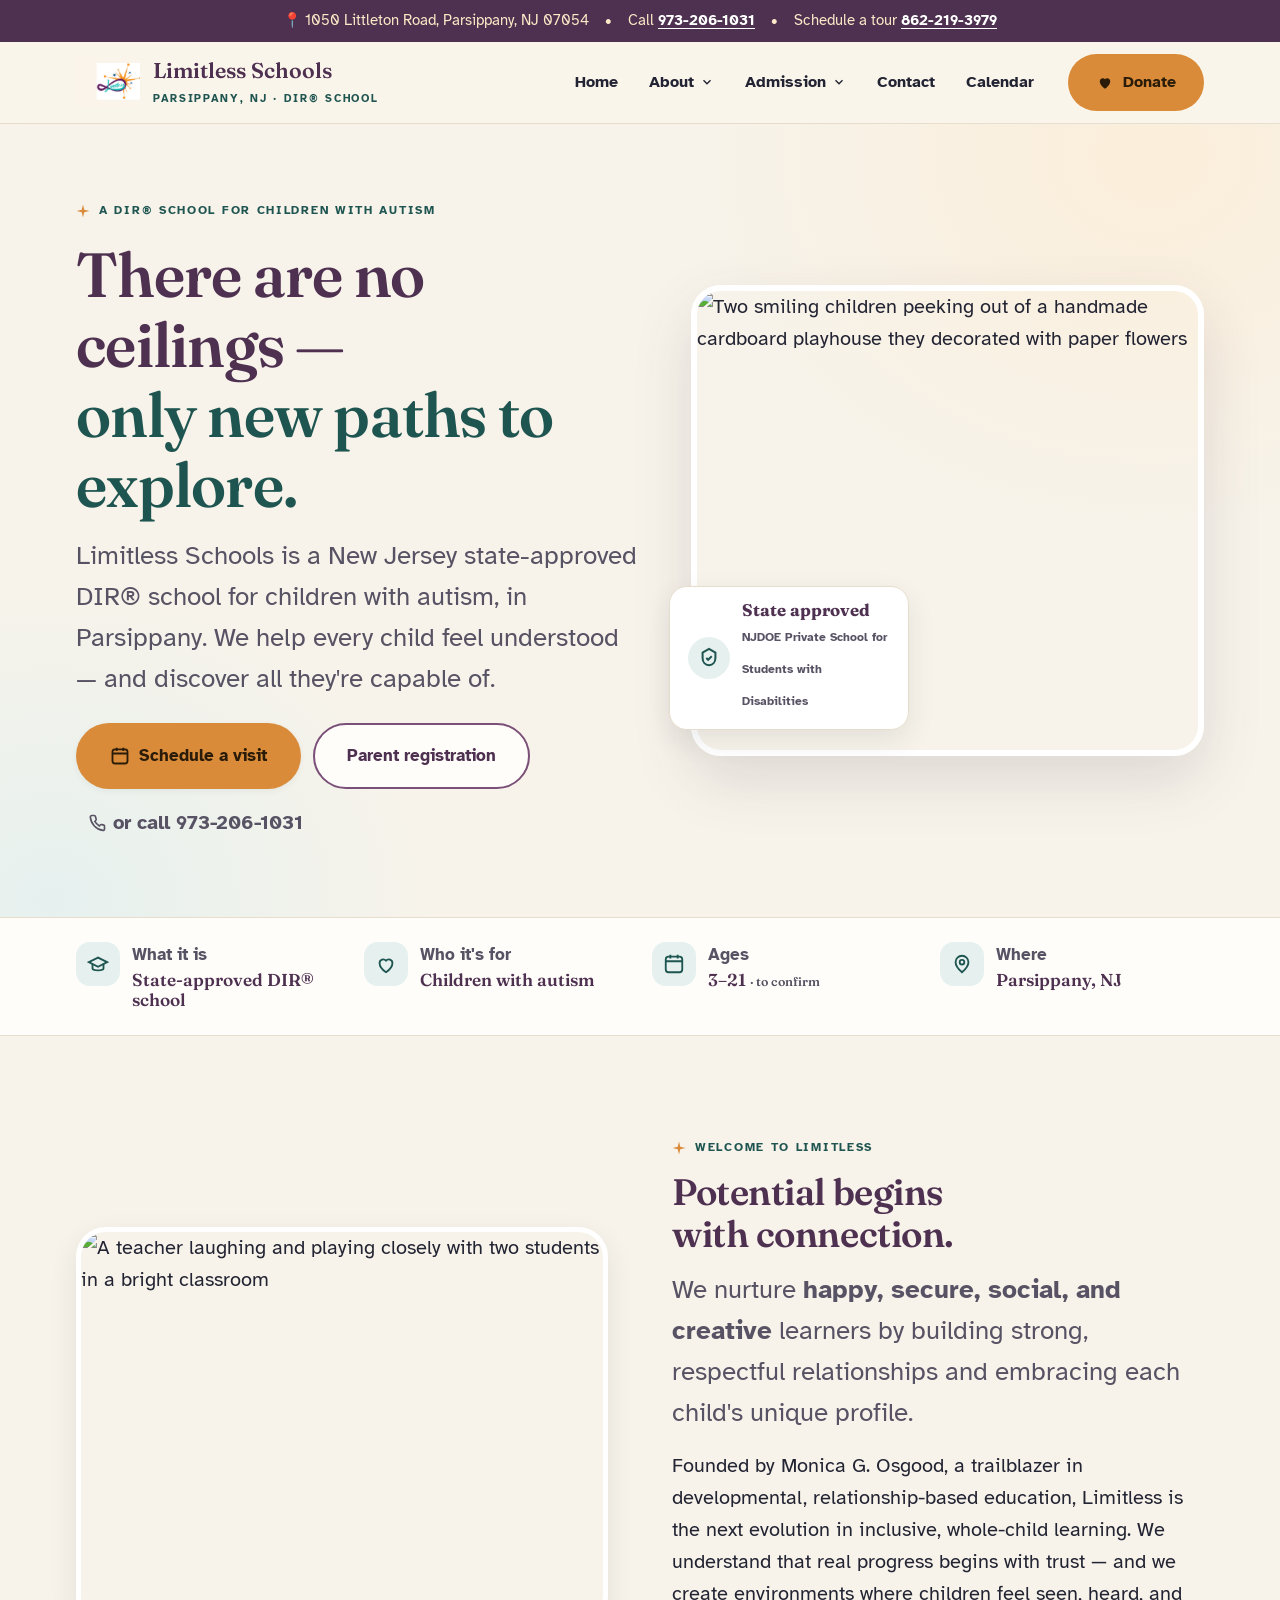
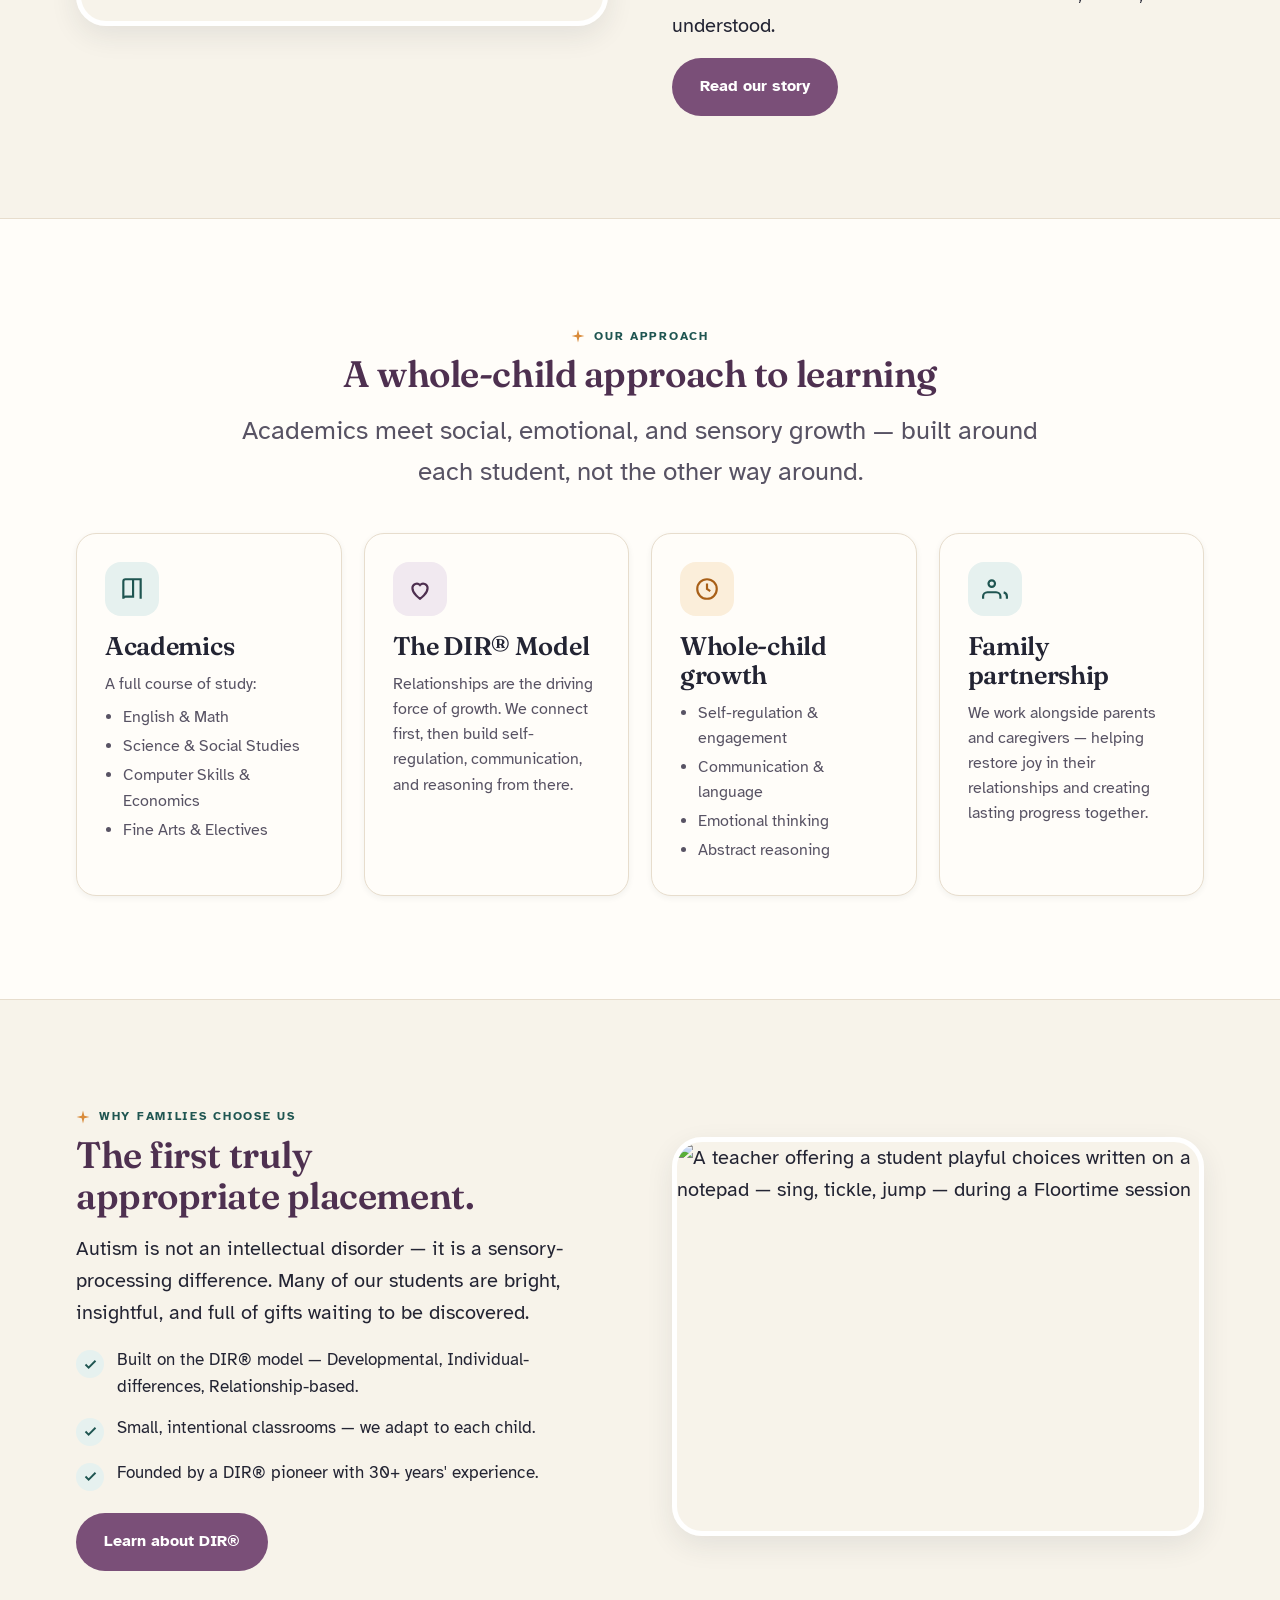
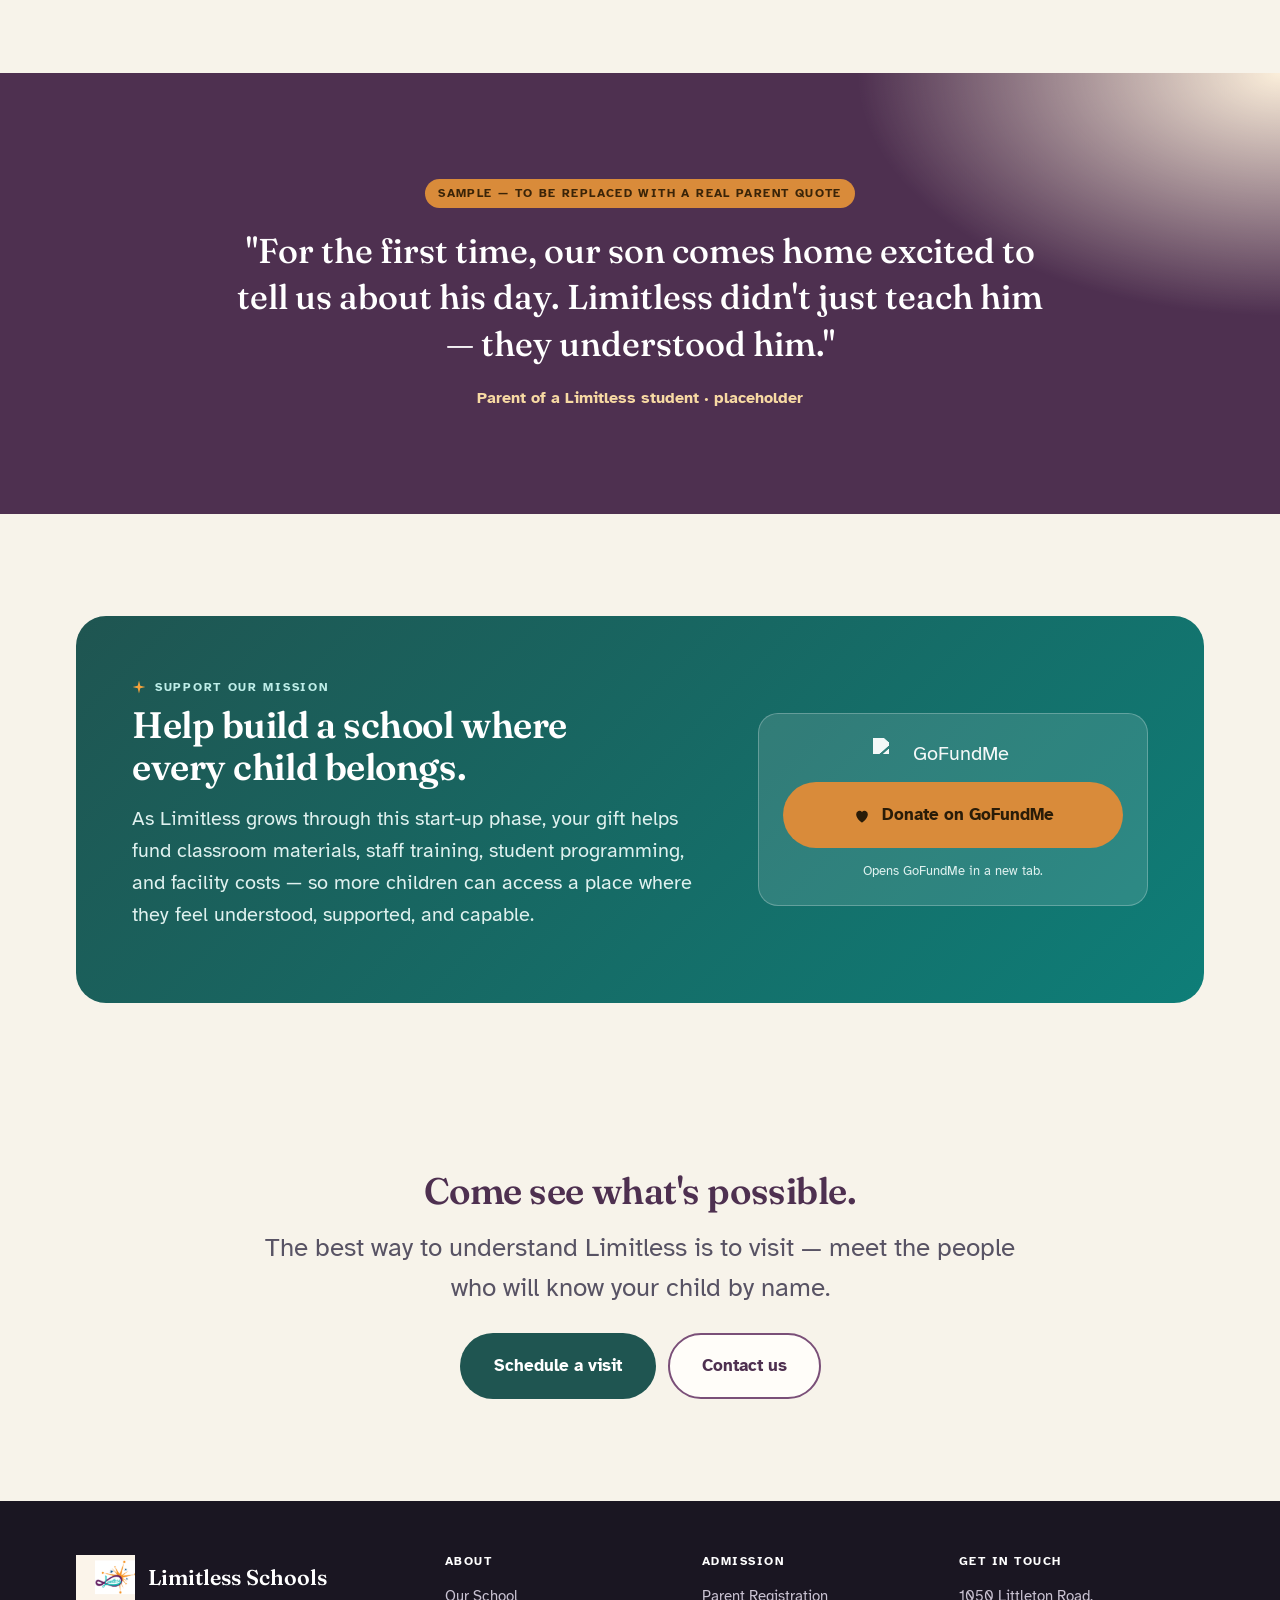
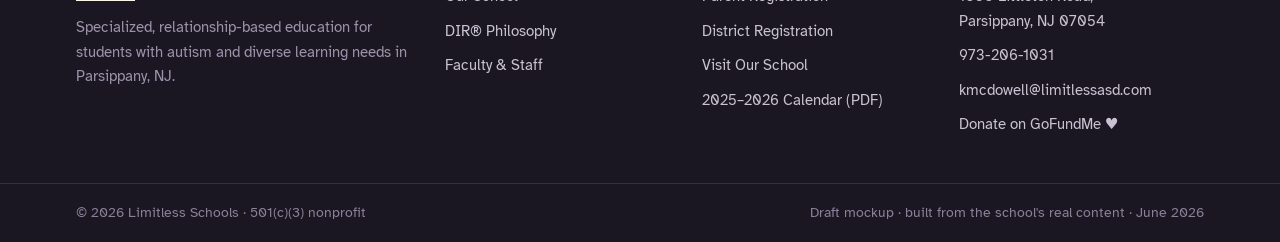
==== index.html @ b61c5c50 "Initial mockup: Limitless Schools website (draft for client review)" ====
<!DOCTYPE html>
<html lang="en">
<head>
<meta charset="UTF-8" />
<meta name="viewport" content="width=device-width, initial-scale=1" />
<title>Limitless Schools — A DIR® school for children with autism · Parsippany, NJ</title>
<meta name="description" content="Limitless Schools is a New Jersey state-approved DIR® school for children with autism in Parsippany, NJ. We nurture happy, secure, social, and creative learners through strong relationships." />
<link rel="icon" type="image/png" href="assets/logo.png" />
<link rel="preconnect" href="https://fonts.googleapis.com" />
<link rel="preconnect" href="https://fonts.gstatic.com" crossorigin />
<link href="https://fonts.googleapis.com/css2?family=Fraunces:opsz,wght@9..144,500;9..144,600;9..144,700&family=Atkinson+Hyperlegible:wght@400;700&display=swap" rel="stylesheet" />
<link rel="stylesheet" href="tokens.css" />
<link rel="stylesheet" href="styles.css" />
</head>
<body>
<a class="skip" href="#main">Skip to main content</a>

<div class="topbar">
  <div class="wrap">
    <span>📍 1050 Littleton Road, Parsippany, NJ&nbsp;07054</span>
    <span aria-hidden="true">•</span>
    <span>Call <a href="tel:19732061031">973-206-1031</a></span>
    <span aria-hidden="true">•</span>
    <span>Schedule a tour <a href="tel:18622193979">862-219-3979</a></span>
  </div>
</div>

<header class="site">
  <div class="nav">
    <a class="brand" href="index.html" aria-label="Limitless Schools — home">
      <img src="assets/logo.png" alt="" width="64" height="50" />
      <span><span class="name">Limitless Schools</span><span class="sub">Parsippany, NJ · DIR® School</span></span>
    </a>
    <button class="menu-toggle" id="menuBtn" aria-expanded="false" aria-controls="primary-nav">
      <svg width="20" height="20" viewBox="0 0 24 24" fill="none" stroke="currentColor" stroke-width="2.2" aria-hidden="true"><line x1="3" y1="6" x2="21" y2="6"/><line x1="3" y1="12" x2="21" y2="12"/><line x1="3" y1="18" x2="21" y2="18"/></svg>
      Menu
    </button>
    <nav class="menu" id="primary-nav" aria-label="Primary">
      <ul>
        <li><a class="navlink" href="index.html" aria-current="page">Home</a></li>
        <li class="has-menu" data-open="false">
          <button class="navlink" type="button" aria-haspopup="true" aria-expanded="false">About
            <svg class="chev" viewBox="0 0 24 24" fill="none" stroke="currentColor" stroke-width="2.4" aria-hidden="true"><path d="M6 9l6 6 6-6"/></svg>
          </button>
          <ul class="submenu">
            <li><a href="our-school.html"><svg class="dot" viewBox="0 0 24 24" fill="currentColor" aria-hidden="true"><path d="M12 1l2.2 8.8L23 12l-8.8 2.2L12 23l-2.2-8.8L1 12l8.8-2.2z"/></svg> Our School</a></li>
            <li><a href="dir-philosophy.html"><svg class="dot" viewBox="0 0 24 24" fill="currentColor" aria-hidden="true"><path d="M12 1l2.2 8.8L23 12l-8.8 2.2L12 23l-2.2-8.8L1 12l8.8-2.2z"/></svg> DIR® Philosophy</a></li>
            <li><a href="faculty.html"><svg class="dot" viewBox="0 0 24 24" fill="currentColor" aria-hidden="true"><path d="M12 1l2.2 8.8L23 12l-8.8 2.2L12 23l-2.2-8.8L1 12l8.8-2.2z"/></svg> Faculty &amp; Staff</a></li>
          </ul>
        </li>
        <li class="has-menu" data-open="false">
          <button class="navlink" type="button" aria-haspopup="true" aria-expanded="false">Admission
            <svg class="chev" viewBox="0 0 24 24" fill="none" stroke="currentColor" stroke-width="2.4" aria-hidden="true"><path d="M6 9l6 6 6-6"/></svg>
          </button>
          <ul class="submenu">
            <li><a href="parent-registration.html"><svg class="dot" viewBox="0 0 24 24" fill="currentColor" aria-hidden="true"><path d="M12 1l2.2 8.8L23 12l-8.8 2.2L12 23l-2.2-8.8L1 12l8.8-2.2z"/></svg> Parent Registration</a></li>
            <li><a href="district-registration.html"><svg class="dot" viewBox="0 0 24 24" fill="currentColor" aria-hidden="true"><path d="M12 1l2.2 8.8L23 12l-8.8 2.2L12 23l-2.2-8.8L1 12l8.8-2.2z"/></svg> District Registration</a></li>
            <li><a href="visit.html"><svg class="dot" viewBox="0 0 24 24" fill="currentColor" aria-hidden="true"><path d="M12 1l2.2 8.8L23 12l-8.8 2.2L12 23l-2.2-8.8L1 12l8.8-2.2z"/></svg> Visit Our School</a></li>
          </ul>
        </li>
        <li><a class="navlink" href="contact.html">Contact</a></li>
        <li><a class="navlink" href="assets/Limitless-Calendar-2025-2026.pdf" target="_blank" rel="noopener">Calendar</a></li>
      </ul>
      <div class="nav-cta">
        <a class="btn btn--donate" href="https://www.gofundme.com/f/support-limitless-schools-mission-for-every-child" target="_blank" rel="noopener">
          <svg width="18" height="18" viewBox="0 0 24 24" fill="currentColor" aria-hidden="true"><path d="M12 21s-7-4.4-7-10a4 4 0 0 1 7-2.6A4 4 0 0 1 19 11c0 5.6-7 10-7 10z"/></svg>
          Donate
        </a>
      </div>
    </nav>
  </div>
</header>

<main id="main">

  <!-- HERO -->
  <section class="hero">
    <div class="wrap">
      <div class="reveal">
        <span class="eyebrow"><svg class="spark" viewBox="0 0 24 24" fill="currentColor" aria-hidden="true"><path d="M12 1l2.2 8.8L23 12l-8.8 2.2L12 23l-2.2-8.8L1 12l8.8-2.2z"/></svg> A DIR® school for children with autism</span>
        <h1>There are no ceilings —<br><span class="accent">only new paths to explore.</span></h1>
        <p class="lede">Limitless Schools is a New Jersey state-approved DIR&reg; school for children with autism, in Parsippany. We help every child feel understood — and discover all they're capable of.</p>
        <div class="hero-cta">
          <a class="btn btn--accent btn--lg" href="visit.html">
            <svg width="20" height="20" viewBox="0 0 24 24" fill="none" stroke="currentColor" stroke-width="2.2" aria-hidden="true"><rect x="3" y="4" width="18" height="17" rx="3"/><path d="M3 9h18M8 2v4M16 2v4"/></svg>
            Schedule a visit
          </a>
          <a class="btn btn--ghost btn--lg" href="parent-registration.html">Parent registration</a>
          <a class="calllink" href="tel:19732061031">
            <svg width="18" height="18" viewBox="0 0 24 24" fill="none" stroke="currentColor" stroke-width="2.2" aria-hidden="true"><path d="M22 16.92v3a2 2 0 0 1-2.18 2A19.8 19.8 0 0 1 3.1 4.2 2 2 0 0 1 5.1 2h3a2 2 0 0 1 2 1.72c.13.96.36 1.9.7 2.81a2 2 0 0 1-.45 2.11L9.1 9.9a16 16 0 0 0 6 6l1.27-1.27a2 2 0 0 1 2.11-.45c.91.34 1.85.57 2.81.7A2 2 0 0 1 22 16.92z"/></svg>
            or call 973-206-1031
          </a>
        </div>
      </div>
      <div class="hero-figure reveal d2">
        <div class="photo">
          <img src="https://static.wixstatic.com/media/f67426_a606518613e34976a7210d130b74a46e~mv2.jpg/v1/fill/w_1100,h_1000,al_c,q_85,enc_auto/hero.jpg"
               alt="Two smiling children peeking out of a handmade cardboard playhouse they decorated with paper flowers" width="1100" height="1000" />
        </div>
        <div class="hero-badge">
          <span class="ring"><svg width="22" height="22" viewBox="0 0 24 24" fill="none" stroke="currentColor" stroke-width="2.2" aria-hidden="true"><path d="M12 2l7 4v6c0 4.4-3 7.6-7 8-4-.4-7-3.6-7-8V6z"/><path d="M9 12l2 2 4-4"/></svg></span>
          <span><b>State approved</b><small>NJDOE Private School for Students with Disabilities</small></span>
        </div>
      </div>
    </div>
  </section>

  <!-- QUICK FACTS — caregiver essentials, scannable at a glance -->
  <section class="facts" aria-label="Quick facts about Limitless Schools">
    <div class="wrap">
      <div class="fact">
        <span class="fico"><svg width="22" height="22" viewBox="0 0 24 24" fill="none" stroke="currentColor" stroke-width="2" aria-hidden="true"><path d="M22 10 12 5 2 10l10 5 10-5z"/><path d="M6 12v5c0 1 2.7 2 6 2s6-1 6-2v-5"/></svg></span>
        <span><span class="lbl">What it is</span><b>State-approved DIR&reg; school</b></span>
      </div>
      <div class="fact">
        <span class="fico"><svg width="22" height="22" viewBox="0 0 24 24" fill="none" stroke="currentColor" stroke-width="2" aria-hidden="true"><path d="M12 21s-7-4.4-7-10a4 4 0 0 1 7-2.6A4 4 0 0 1 19 11c0 5.6-7 10-7 10z"/></svg></span>
        <span><span class="lbl">Who it's for</span><b>Children with autism</b></span>
      </div>
      <div class="fact">
        <span class="fico"><svg width="22" height="22" viewBox="0 0 24 24" fill="none" stroke="currentColor" stroke-width="2" aria-hidden="true"><rect x="3" y="4" width="18" height="17" rx="3"/><path d="M3 9h18M8 2v4M16 2v4"/></svg></span>
        <span><span class="lbl">Ages</span><b>3–21 <span class="tc">· to confirm</span></b></span>
      </div>
      <div class="fact">
        <span class="fico"><svg width="22" height="22" viewBox="0 0 24 24" fill="none" stroke="currentColor" stroke-width="2" aria-hidden="true"><path d="M12 21s-7-6-7-11a7 7 0 0 1 14 0c0 5-7 11-7 11z"/><circle cx="12" cy="10" r="2.5"/></svg></span>
        <span><span class="lbl">Where</span><b>Parsippany, NJ</b></span>
      </div>
    </div>
  </section>

  <!-- WELCOME / MISSION -->
  <section class="section">
    <div class="wrap">
      <div class="feature">
        <div class="feature-media">
          <img loading="lazy" decoding="async" src="https://static.wixstatic.com/media/f67426_0b1d777c9b9f421a9e201b6d28e1444d~mv2.jpg/v1/fill/w_900,h_675,al_c,q_85,enc_auto/play1.jpg"
               alt="A teacher laughing and playing closely with two students in a bright classroom" width="900" height="675" />
        </div>
        <div>
          <div class="kicker-row"><span class="eyebrow"><svg class="spark" viewBox="0 0 24 24" fill="currentColor" aria-hidden="true"><path d="M12 1l2.2 8.8L23 12l-8.8 2.2L12 23l-2.2-8.8L1 12l8.8-2.2z"/></svg> Welcome to Limitless</span></div>
          <h2>Potential begins with connection.</h2>
          <p class="lede">We nurture <strong>happy, secure, social, and creative</strong> learners by building strong, respectful relationships and embracing each child's unique profile.</p>
          <p>Founded by Monica G. Osgood, a trailblazer in developmental, relationship-based education, Limitless is the next evolution in inclusive, whole-child learning. We understand that real progress begins with trust — and we create environments where children feel seen, heard, and understood.</p>
          <a class="btn btn--primary" href="our-school.html">Read our story</a>
        </div>
      </div>
    </div>
  </section>

  <!-- PROGRAMS / WHOLE CHILD -->
  <section class="section" style="background:var(--paper);border-top:1px solid var(--line);border-bottom:1px solid var(--line)">
    <div class="wrap">
      <div class="section-head center" style="margin-bottom:40px">
        <span class="eyebrow"><svg class="spark" viewBox="0 0 24 24" fill="currentColor" aria-hidden="true"><path d="M12 1l2.2 8.8L23 12l-8.8 2.2L12 23l-2.2-8.8L1 12l8.8-2.2z"/></svg> Our approach</span>
        <h2>A whole-child approach to learning</h2>
        <p class="lede measure center">Academics meet social, emotional, and sensory growth — built around each student, not the other way around.</p>
      </div>
      <div class="cards">
        <article class="card">
          <span class="ico ico--teal"><svg width="26" height="26" viewBox="0 0 24 24" fill="none" stroke="currentColor" stroke-width="2" aria-hidden="true"><path d="M4 5a2 2 0 0 1 2-2h7v16H6a2 2 0 0 0-2 2zM20 21V3h-7"/></svg></span>
          <h3>Academics</h3>
          <p style="color:var(--ink-soft);font-size:.98rem;margin-bottom:.3rem">A full course of study:</p>
          <ul>
            <li>English &amp; Math</li>
            <li>Science &amp; Social Studies</li>
            <li>Computer Skills &amp; Economics</li>
            <li>Fine Arts &amp; Electives</li>
          </ul>
        </article>
        <article class="card">
          <span class="ico ico--plum"><svg width="26" height="26" viewBox="0 0 24 24" fill="none" stroke="currentColor" stroke-width="2" aria-hidden="true"><path d="M12 21s-7-4.4-7-10a4 4 0 0 1 7-2.6A4 4 0 0 1 19 11c0 5.6-7 10-7 10z"/></svg></span>
          <h3>The DIR® Model</h3>
          <p style="color:var(--ink-soft);font-size:.98rem">Relationships are the driving force of growth. We connect first, then build self-regulation, communication, and reasoning from there.</p>
        </article>
        <article class="card">
          <span class="ico ico--gold"><svg width="26" height="26" viewBox="0 0 24 24" fill="none" stroke="currentColor" stroke-width="2" aria-hidden="true"><circle cx="12" cy="12" r="9"/><path d="M12 7v5l3 2"/></svg></span>
          <h3>Whole-child growth</h3>
          <ul>
            <li>Self-regulation &amp; engagement</li>
            <li>Communication &amp; language</li>
            <li>Emotional thinking</li>
            <li>Abstract reasoning</li>
          </ul>
        </article>
        <article class="card">
          <span class="ico ico--teal"><svg width="26" height="26" viewBox="0 0 24 24" fill="none" stroke="currentColor" stroke-width="2" aria-hidden="true"><path d="M17 21v-2a4 4 0 0 0-4-4H5a4 4 0 0 0-4 4v2"/><circle cx="9" cy="7" r="3"/><path d="M23 21v-2a4 4 0 0 0-3-3.87"/></svg></span>
          <h3>Family partnership</h3>
          <p style="color:var(--ink-soft);font-size:.98rem">We work alongside parents and caregivers — helping restore joy in their relationships and creating lasting progress together.</p>
        </article>
      </div>
    </div>
  </section>

  <!-- WHY FAMILIES CHOOSE US -->
  <section class="section">
    <div class="wrap">
      <div class="feature reverse">
        <div class="feature-media">
          <img loading="lazy" decoding="async" src="https://static.wixstatic.com/media/f67426_c07191146651437c8e83d6c737b6bed7~mv2.jpg/v1/fill/w_1000,h_750,al_c,q_85,enc_auto/floortime.jpg"
               alt="A teacher offering a student playful choices written on a notepad — sing, tickle, jump — during a Floortime session" width="1000" height="750" />
        </div>
        <div>
          <span class="eyebrow"><svg class="spark" viewBox="0 0 24 24" fill="currentColor" aria-hidden="true"><path d="M12 1l2.2 8.8L23 12l-8.8 2.2L12 23l-2.2-8.8L1 12l8.8-2.2z"/></svg> Why families choose us</span>
          <h2>The first truly appropriate placement.</h2>
          <p>Autism is not an intellectual disorder — it is a sensory-processing difference. Many of our students are bright, insightful, and full of gifts waiting to be discovered.</p>
          <ul class="checks">
            <li><span class="tick"><svg width="15" height="15" viewBox="0 0 24 24" fill="none" stroke="currentColor" stroke-width="3" aria-hidden="true"><path d="M20 6 9 17l-5-5"/></svg></span> Built on the DIR® model — Developmental, Individual-differences, Relationship-based.</li>
            <li><span class="tick"><svg width="15" height="15" viewBox="0 0 24 24" fill="none" stroke="currentColor" stroke-width="3" aria-hidden="true"><path d="M20 6 9 17l-5-5"/></svg></span> Small, intentional classrooms — we adapt to each child.</li>
            <li><span class="tick"><svg width="15" height="15" viewBox="0 0 24 24" fill="none" stroke="currentColor" stroke-width="3" aria-hidden="true"><path d="M20 6 9 17l-5-5"/></svg></span> Founded by a DIR® pioneer with 30+ years' experience.</li>
          </ul>
          <a class="btn btn--primary" href="dir-philosophy.html" style="margin-top:8px">Learn about DIR®</a>
        </div>
      </div>
    </div>
  </section>

  <!-- TESTIMONIAL (placeholder) -->
  <section class="section quote">
    <div class="wrap">
      <span class="label">Sample — to be replaced with a real parent quote</span>
      <blockquote>"For the first time, our son comes home excited to tell us about his day. Limitless didn't just teach him — they understood him."</blockquote>
      <cite>Parent of a Limitless student · placeholder</cite>
    </div>
  </section>

  <!-- DONATE / GOFUNDME -->
  <section class="section">
    <div class="wrap">
      <div class="donate">
        <div class="inner">
          <div>
            <span class="eyebrow" style="color:#bfeee9"><svg class="spark" viewBox="0 0 24 24" fill="#f4a23c" aria-hidden="true"><path d="M12 1l2.2 8.8L23 12l-8.8 2.2L12 23l-2.2-8.8L1 12l8.8-2.2z"/></svg> Support our mission</span>
            <h2>Help build a school where every child belongs.</h2>
            <p>As Limitless grows through this start-up phase, your gift helps fund classroom materials, staff training, student programming, and facility costs — so more children can access a place where they feel understood, supported, and capable.</p>
          </div>
          <div class="gfm">
            <img loading="lazy" src="https://static.wixstatic.com/media/f67426_b5743db2521e441aacd128b179ec143a~mv2.png/v1/fill/w_240,h_135,al_c,q_85,enc_auto/gofundme.png" alt="GoFundMe" width="160" height="90" />
            <a class="btn btn--donate btn--lg btn--block" href="https://www.gofundme.com/f/support-limitless-schools-mission-for-every-child" target="_blank" rel="noopener">
              <svg width="20" height="20" viewBox="0 0 24 24" fill="currentColor" aria-hidden="true"><path d="M12 21s-7-4.4-7-10a4 4 0 0 1 7-2.6A4 4 0 0 1 19 11c0 5.6-7 10-7 10z"/></svg>
              Donate on GoFundMe
            </a>
            <p style="margin:12px 0 0;font-size:.84rem;color:#dff1ef">Opens GoFundMe in a new tab.</p>
          </div>
        </div>
      </div>
    </div>
  </section>

  <!-- CLOSING CTA -->
  <section class="section--tight" style="padding-bottom:clamp(54px,8vw,104px)">
    <div class="wrap center measure">
      <h2>Come see what's possible.</h2>
      <p class="lede">The best way to understand Limitless is to visit — meet the people who will know your child by name.</p>
      <div class="hero-cta" style="justify-content:center">
        <a class="btn btn--teal btn--lg" href="visit.html">Schedule a visit</a>
        <a class="btn btn--ghost btn--lg" href="contact.html">Contact us</a>
      </div>
    </div>
  </section>

</main>

<footer class="site">
  <div class="wrap">
    <div class="top">
      <div>
        <a class="brand" href="index.html" aria-label="Limitless Schools — home">
          <img src="assets/logo.png" alt="" width="100" height="80" />
          <span class="name">Limitless Schools</span>
        </a>
        <p class="foot-blurb">Specialized, relationship-based education for students with autism and diverse learning needs in Parsippany, NJ.</p>
      </div>
      <div>
        <h4>About</h4>
        <ul>
          <li><a href="our-school.html">Our School</a></li>
          <li><a href="dir-philosophy.html">DIR® Philosophy</a></li>
          <li><a href="faculty.html">Faculty &amp; Staff</a></li>
        </ul>
      </div>
      <div>
        <h4>Admission</h4>
        <ul>
          <li><a href="parent-registration.html">Parent Registration</a></li>
          <li><a href="district-registration.html">District Registration</a></li>
          <li><a href="visit.html">Visit Our School</a></li>
          <li><a href="assets/Limitless-Calendar-2025-2026.pdf" target="_blank" rel="noopener">2025–2026 Calendar (PDF)</a></li>
        </ul>
      </div>
      <div>
        <h4>Get in touch</h4>
        <ul>
          <li>1050 Littleton Road,<br>Parsippany, NJ 07054</li>
          <li><a href="tel:19732061031">973-206-1031</a></li>
          <li><a href="mailto:kmcdowell@limitlessasd.com">kmcdowell@limitlessasd.com</a></li>
          <li><a href="https://www.gofundme.com/f/support-limitless-schools-mission-for-every-child" target="_blank" rel="noopener">Donate on GoFundMe ♥</a></li>
        </ul>
      </div>
    </div>
  </div>
  <div class="foot-bottom">
    <div class="wrap">
      <span>© 2026 Limitless Schools · 501(c)(3) nonprofit</span>
      <span>Draft mockup · built from the school's real content · June 2026</span>
    </div>
  </div>
</footer>

<script src="site.js" defer></script>
</body>
</html>
---- tokens.css ----
/* ==========================================================================
   tokens.css — calm, sensory-friendly design foundation
   Adopted from the accessible-frontend skill and tuned to the Limitless brand
   (muted teal + dusty plum + warm marigold). Saturation kept modest; contrast
   verified (body ≥ 4.5:1, large text / UI ≥ 3:1). No pure #fff / #000.
   ========================================================================== */

:root {
  /* --- Surfaces (no pure white) --- */
  --color-bg:           #f7f3ea;   /* warm paper */
  --color-surface:      #fffdf9;   /* cards / raised areas, off-white */
  --color-surface-alt:  #efe9dc;   /* subtle section banding */
  --color-border:       #e7ddcd;

  /* --- Text (deep near-black, not #000) --- */
  --color-text:         #232433;
  --color-text-muted:   #585364;

  /* --- Brand: primary (muted teal — restful, trustworthy) --- */
  --color-primary:        #2f7d78;
  --color-primary-hover:  #266a66;
  --color-primary-deep:   #1f5551;  /* for teal TEXT/links on light (≥4.5:1) */
  --color-primary-050:    #e6f1ef;  /* soft teal tint */
  --color-on-primary:     #ffffff;

  /* --- Brand: secondary (dusty plum — headings, depth) --- */
  --color-secondary:      #7a4f78;
  --color-secondary-deep: #4e3050;  /* heading ink */
  --color-secondary-050:  #f1e9f0;

  /* --- Brand: accent (warm marigold — ONE job: the primary action) --- */
  --color-accent:         #d98b3a;
  --color-accent-deep:    #a85f17;  /* accent TEXT on light */
  --color-accent-050:     #fbeeda;
  --color-on-accent:      #2a1c08;  /* dark ink on accent fills (≥6:1) */

  --color-navy:           #20305f;  /* occasional deep accent / stars */

  /* --- Status (always pair with icon + text) --- */
  --color-success:      #2e7d52;
  --color-warning:      #9a6a16;
  --color-error:        #b23a3a;

  /* --- Focus (high-visibility, distinct from brand) --- */
  --color-focus:        #1f5fb0;

  /* --- Typography: families (legibility first) --- */
  --font-body:    "Atkinson Hyperlegible", system-ui, -apple-system, "Segoe UI", Roboto, Helvetica, Arial, sans-serif;
  --font-heading: "Fraunces", Georgia, "Times New Roman", serif; /* one calm display face */

  /* --- Typography: fluid scale --- */
  --text-sm:   clamp(0.95rem, 0.92rem + 0.2vw, 1.05rem);
  --text-base: clamp(1.125rem, 1.05rem + 0.4vw, 1.25rem);   /* ≥18px floor */
  --text-lg:   clamp(1.35rem, 1.2rem + 0.7vw, 1.6rem);
  --text-xl:   clamp(1.7rem, 1.4rem + 1.4vw, 2.3rem);
  --text-2xl:  clamp(2.1rem, 1.6rem + 2.4vw, 3.1rem);
  --text-3xl:  clamp(2.5rem, 1.8rem + 3.2vw, 3.9rem);       /* hero h1 */

  --leading-body:    1.6;
  --leading-heading: 1.12;
  --measure:         66ch;

  /* --- Spacing scale (generous) --- */
  --space-1: 0.5rem;
  --space-2: 0.75rem;
  --space-3: 1rem;
  --space-4: 1.5rem;
  --space-5: 2rem;
  --space-6: 3rem;
  --space-7: 4.5rem;
  --space-8: 6.5rem;

  /* --- Radius (soft, friendly) --- */
  --radius-sm: 8px;
  --radius-md: 14px;
  --radius-lg: 20px;
  --radius-xl: 30px;
  --radius-pill: 999px;

  /* --- Shadow (soft, low-contrast depth) --- */
  --shadow-sm: 0 2px 6px rgba(37, 48, 58, 0.06);
  --shadow-md: 0 10px 28px rgba(37, 48, 58, 0.09);
  --shadow-lg: 0 24px 60px rgba(78, 48, 78, 0.14);

  /* --- Motion (slow, gentle; honor reduced-motion below) --- */
  --motion-fast: 180ms;
  --motion-base: 300ms;
  --motion-slow: 460ms;
  --ease-soft:   cubic-bezier(0.22, 0.61, 0.36, 1);

  /* --- Layout --- */
  --target-min:    44px;
  --container-max: 1180px;
}

/* Sensible base styles built on the tokens */
*, *::before, *::after { box-sizing: border-box; }
html { scroll-behavior: smooth; }

body {
  margin: 0;
  background: var(--color-bg);
  color: var(--color-text);
  font-family: var(--font-body);
  font-size: var(--text-base);
  line-height: var(--leading-body);
  -webkit-font-smoothing: antialiased;
  text-rendering: optimizeLegibility;
}

h1, h2, h3, h4 {
  font-family: var(--font-heading);
  line-height: var(--leading-heading);
  color: var(--color-secondary-deep);
  text-wrap: balance;
}

a { color: var(--color-primary-deep); text-underline-offset: 3px; }
a:hover { color: var(--color-primary-hover); }

:focus-visible {
  outline: 3px solid var(--color-focus);
  outline-offset: 2px;
  border-radius: var(--radius-sm);
}

/* Reduced-motion: the global guard. Keep content visible, strip movement. */
@media (prefers-reduced-motion: reduce) {
  html { scroll-behavior: auto; }
  *, *::before, *::after {
    animation-duration: 0.01ms !important;
    animation-iteration-count: 1 !important;
    transition-duration: 0.01ms !important;
  }
}
---- styles.css ----
/* ============================================================
   LIMITLESS SCHOOLS — shared design system (mockup)
   Aesthetic: warm mid-century "atomic optimism" drawn from the
   real logo — teal + plum + marigold on warm cream, infinity &
   starburst motifs, kept CALM + high-contrast for a sensory-
   sensitive audience. Fonts: Fraunces (display) + Mulish (body).
   ============================================================ */

:root{
  /* Brand-semantic aliases mapped to tokens.css (the single source of truth).
     Component rules below keep their familiar names but now resolve to tokens. */
  --teal:var(--color-primary); --teal-700:var(--color-primary-deep); --teal-050:var(--color-primary-050);
  --plum:var(--color-secondary); --plum-700:var(--color-secondary-deep); --plum-050:var(--color-secondary-050);
  --marigold:var(--color-accent); --marigold-700:var(--color-accent-deep); --marigold-050:var(--color-accent-050);
  --navy:var(--color-navy);
  --cream:var(--color-bg); --paper:var(--color-surface); --surface:var(--color-surface);
  --ink:var(--color-text); --ink-soft:var(--color-text-muted); --line:var(--color-border);
  --ring:var(--color-focus);
  --shadow:var(--shadow-md); /* --shadow-sm and --shadow-lg come from tokens.css */
  --r:var(--radius-md); --r-lg:var(--radius-lg); --r-xl:var(--radius-xl); --maxw:var(--container-max);
  --display:var(--font-heading); --body:var(--font-body);
}

*{box-sizing:border-box}
html{scroll-behavior:smooth}
body{
  margin:0;background:var(--cream);color:var(--ink);
  font-family:var(--body);font-size:var(--text-base);line-height:var(--leading-body);-webkit-font-smoothing:antialiased;
  overflow-x:hidden;
}
img{max-width:100%;display:block}
a{color:var(--teal-700)}

h1,h2,h3,h4{font-family:var(--display);color:var(--plum-700);line-height:var(--leading-heading);margin:0 0 .45em;font-weight:600;letter-spacing:-.012em}
h1{font-size:var(--text-2xl);font-weight:600}
h2{font-size:var(--text-xl)}
h3{font-size:var(--text-lg);color:var(--ink)}
p{margin:0 0 1rem}
.lede{font-size:var(--text-lg);color:var(--ink-soft);font-weight:400}

.wrap{max-width:var(--maxw);margin:0 auto;padding:0 26px}
.section{padding:clamp(54px,8vw,104px) 0}
.section--tight{padding:clamp(40px,5vw,64px) 0}
.center{text-align:center}
.measure{max-width:62ch}
.measure.center{margin-inline:auto}
.eyebrow{display:inline-flex;align-items:center;gap:9px;font-family:var(--body);font-weight:800;
  letter-spacing:.14em;text-transform:uppercase;font-size:.76rem;color:var(--teal-700)}
.eyebrow .spark{width:14px;height:14px;color:var(--marigold)}

/* Accessibility helpers */
.visually-hidden{position:absolute!important;width:1px;height:1px;padding:0;margin:-1px;overflow:hidden;clip:rect(0 0 0 0);white-space:nowrap;border:0}
.skip{position:absolute;left:-999px;top:0;z-index:300;background:var(--plum-700);color:#fff;padding:12px 20px;border-radius:0 0 12px 0;font-weight:700;text-decoration:none}
.skip:focus{left:0}
:focus-visible{outline:3px solid var(--ring);outline-offset:3px;border-radius:6px}

/* ---------- Buttons ---------- */
.btn{display:inline-flex;align-items:center;justify-content:center;gap:.55em;min-height:var(--target-min);padding:14px 26px;
  border-radius:var(--radius-pill);font-family:var(--body);font-weight:700;font-size:1rem;text-decoration:none;cursor:pointer;
  border:2px solid transparent;transition:transform var(--motion-fast) var(--ease-soft),box-shadow var(--motion-base) var(--ease-soft),background var(--motion-base) var(--ease-soft),color var(--motion-base) var(--ease-soft)}
.btn svg{flex:none}
.btn--primary{background:var(--plum);color:#fff}
.btn--primary:hover{background:var(--plum-700);transform:translateY(-2px);box-shadow:var(--shadow-sm)}
.btn--teal{background:var(--teal-700);color:#fff}
.btn--teal:hover{background:#095c57;transform:translateY(-2px);box-shadow:var(--shadow-sm)}
.btn--ghost{background:var(--paper);color:var(--plum-700);border-color:var(--plum)}
.btn--ghost:hover{background:var(--plum-050);transform:translateY(-2px)}
.btn--donate{background:var(--marigold);color:var(--color-on-accent)}
.btn--donate:hover{filter:brightness(1.06);transform:translateY(-2px);box-shadow:var(--shadow-sm)}
/* The ONE bright accent — reserved for the single primary action (Schedule a visit) */
.btn--accent{background:var(--marigold);color:var(--color-on-accent);box-shadow:var(--shadow-sm)}
.btn--accent:hover{filter:brightness(1.06);transform:translateY(-2px);box-shadow:var(--shadow-md)}
.btn--lg{min-height:58px;padding:17px 32px;font-size:1.07rem}
.btn--block{width:100%}

/* ---------- Header / Nav ---------- */
.topbar{background:var(--plum-700);color:#fbe9c7;font-size:.92rem}
.topbar .wrap{display:flex;gap:16px;align-items:center;justify-content:center;padding:9px 26px;text-align:center;flex-wrap:wrap}
.topbar a{color:#fff;font-weight:700}

header.site{position:sticky;top:0;z-index:200;background:rgba(251,245,234,.86);backdrop-filter:saturate(1.3) blur(10px);border-bottom:1px solid var(--line)}
.nav{max-width:var(--maxw);margin:0 auto;display:flex;align-items:center;gap:18px;padding:12px 26px;position:relative}
.brand{display:flex;align-items:center;gap:13px;text-decoration:none;color:var(--plum-700);margin-right:auto}
.brand img{height:50px;width:auto}
.brand .name{font-family:var(--display);font-weight:600;font-size:1.34rem;line-height:1;color:var(--plum-700)}
.brand .sub{display:block;font-family:var(--body);font-size:.66rem;font-weight:800;letter-spacing:.16em;text-transform:uppercase;color:var(--teal-700);margin-top:3px}

nav.menu{display:flex;align-items:center;gap:14px}
nav.menu>ul{list-style:none;display:flex;align-items:center;gap:3px;margin:0;padding:0}
.navlink{display:inline-flex;align-items:center;gap:6px;background:none;border:0;font-family:var(--body);font-size:1rem;font-weight:700;
  color:var(--ink);padding:11px 14px;border-radius:11px;cursor:pointer;text-decoration:none;line-height:1}
.navlink:hover,.navlink[aria-expanded="true"]{background:var(--teal-050);color:var(--teal-700)}
.navlink .chev{width:14px;height:14px;transition:transform .2s ease}
.has-menu{position:relative}
.has-menu[data-open="true"] .chev{transform:rotate(180deg)}
.submenu{list-style:none;margin:0;padding:8px;position:absolute;top:100%;margin-top:10px;left:0;min-width:248px;
  background:var(--surface);border:1px solid var(--line);border-radius:var(--radius-lg);box-shadow:var(--shadow-lg);
  display:none;z-index:50}
/* Invisible bridge across the gap so hover doesn't drop between the trigger and the menu */
.submenu::before{content:"";position:absolute;left:0;right:0;top:-12px;height:14px}
.has-menu[data-open="true"]>.submenu{display:block}
@media(hover:hover){
  .has-menu:hover>.submenu,.has-menu:focus-within>.submenu{display:block}
  .has-menu:hover>.navlink,.has-menu:focus-within>.navlink{background:var(--teal-050);color:var(--teal-700)}
  .has-menu:hover .chev,.has-menu:focus-within .chev{transform:rotate(180deg)}
}
.submenu a{display:flex;align-items:center;gap:11px;padding:12px 14px;border-radius:12px;text-decoration:none;color:var(--ink);font-weight:700;font-size:.98rem}
.submenu a:hover{background:var(--plum-050);color:var(--plum-700)}
.submenu a .dot{width:9px;height:9px;color:var(--marigold);flex:none}
.submenu a small{display:block;font-weight:600;color:var(--ink-soft);font-size:.8rem;margin-top:1px}
.nav-cta{display:flex;align-items:center;gap:10px;margin-left:6px}
.menu-toggle{display:none;align-items:center;gap:9px;background:var(--paper);border:2px solid var(--line);border-radius:13px;
  min-height:48px;padding:9px 15px;font-family:var(--body);font-weight:800;color:var(--ink);cursor:pointer}

/* ---------- Decorative spark / starburst ---------- */
.spark{display:inline-block;color:var(--marigold)}
.burst-bg{position:absolute;pointer-events:none;opacity:.5;z-index:0}

/* ---------- Hero ---------- */
.hero{position:relative;overflow:hidden;background:
   radial-gradient(58% 78% at 90% 4%, var(--color-accent-050) 0%, transparent 60%),
   radial-gradient(52% 70% at 4% 98%, var(--color-primary-050) 0%, transparent 58%)}
.hero .wrap{display:grid;grid-template-columns:1.05fr .95fr;gap:var(--space-6);align-items:center;
  padding-block:var(--space-7);position:relative;z-index:1}
.hero h1{margin:var(--space-2) 0 var(--space-3);font-size:var(--text-3xl)}
.hero h1 .accent{color:var(--color-primary-deep)}
.hero p.lede{max-width:44ch}
.hero-cta{display:flex;flex-wrap:wrap;gap:var(--space-2);margin-top:var(--space-4);align-items:center}
.hero-cta .calllink{font-weight:700;color:var(--color-text-muted);text-decoration:none;padding:0 var(--space-2);
  display:inline-flex;align-items:center;gap:7px;min-height:var(--target-min)}
.hero-cta .calllink:hover{color:var(--color-primary-deep);text-decoration:underline}
.hero-figure{position:relative}
.hero-figure .photo{border-radius:var(--r-xl);overflow:hidden;box-shadow:var(--shadow-lg);border:6px solid #fff;aspect-ratio:1/.92}
.hero-figure .photo img{width:100%;height:100%;object-fit:cover}
.hero-badge{position:absolute;left:-22px;bottom:26px;background:#fff;border-radius:18px;box-shadow:var(--shadow);
  padding:14px 18px;display:flex;align-items:center;gap:12px;max-width:240px;border:1px solid var(--line)}
.hero-badge .ring{width:42px;height:42px;border-radius:50%;background:var(--teal-050);display:grid;place-items:center;color:var(--teal-700);flex:none}
.hero-badge b{font-family:var(--display);color:var(--plum-700);font-size:1.05rem;display:block;line-height:1.1}
.hero-badge small{color:var(--ink-soft);font-size:.78rem;font-weight:700}

/* ---------- Trust strip ---------- */
.trust{background:var(--plum-700);color:#fff}
.trust .wrap{display:flex;flex-wrap:wrap;gap:14px 30px;justify-content:center;align-items:center;padding:18px 26px}
.trust .item{display:inline-flex;align-items:center;gap:10px;font-weight:700;font-size:.96rem}
.trust .item svg{color:var(--marigold)}
.trust .sep{width:5px;height:5px;border-radius:50%;background:rgba(255,255,255,.4)}

/* Quick-facts band — the caregiver essentials, scannable in one glance */
.facts{background:var(--color-surface);border-top:1px solid var(--line);border-bottom:1px solid var(--line)}
.facts .wrap{display:grid;grid-template-columns:repeat(4,1fr);gap:var(--space-4);padding-block:var(--space-4)}
.fact{display:flex;gap:var(--space-2);align-items:flex-start}
.fact .fico{flex:none;width:44px;height:44px;border-radius:var(--radius-md);display:grid;place-items:center;
  background:var(--color-primary-050);color:var(--color-primary-deep)}
.fact .lbl{display:block;font-size:var(--text-sm);color:var(--color-text-muted);font-weight:700;margin-bottom:1px}
.fact b{font-family:var(--font-heading);color:var(--color-secondary-deep);font-size:1.08rem;line-height:1.18;display:block;font-weight:600}
.fact .tc{font-size:.78rem;color:var(--color-text-muted);font-weight:600}
@media (max-width:860px){.facts .wrap{grid-template-columns:1fr 1fr;gap:var(--space-3)}}
@media (max-width:520px){.facts .wrap{grid-template-columns:1fr}}

/* ---------- Generic blocks ---------- */
.section-head{max-width:64ch}
.section-head.center{margin-inline:auto}
.kicker-row{display:flex;align-items:center;gap:14px;margin-bottom:14px}

/* Cards */
.cards{display:grid;grid-template-columns:repeat(auto-fit,minmax(244px,1fr));gap:22px}
.card{background:var(--surface);border:1px solid var(--line);border-radius:var(--r-lg);padding:28px;box-shadow:var(--shadow-sm);
  transition:transform .18s ease,box-shadow .18s ease;position:relative}
.card:hover{transform:translateY(-5px);box-shadow:var(--shadow)}
.card .ico{width:54px;height:54px;border-radius:16px;display:grid;place-items:center;margin-bottom:16px}
.ico--teal{background:var(--teal-050);color:var(--teal-700)}
.ico--plum{background:var(--plum-050);color:var(--plum-700)}
.ico--gold{background:var(--marigold-050);color:var(--marigold-700)}
.card ul{margin:.5rem 0 0;padding-left:1.15rem;color:var(--ink-soft);font-size:.98rem}
.card ul li{margin-bottom:4px}

/* Feature rows (image + text) */
.feature{display:grid;grid-template-columns:1fr 1fr;gap:clamp(28px,5vw,64px);align-items:center}
.feature.reverse .feature-media{order:2}
.feature-media{border-radius:var(--r-xl);overflow:hidden;box-shadow:var(--shadow);border:5px solid #fff;aspect-ratio:4/3}
.feature-media img{width:100%;height:100%;object-fit:cover}
.feature-media.portrait{aspect-ratio:3/4}

/* Checklist */
.checks{list-style:none;margin:18px 0 0;padding:0}
.checks li{display:flex;gap:13px;align-items:flex-start;margin-bottom:14px;font-size:1.05rem}
.checks .tick{flex:none;width:28px;height:28px;border-radius:50%;background:var(--teal-050);color:var(--teal-700);display:grid;place-items:center;margin-top:3px}

/* Stat band */
.stats{display:grid;grid-template-columns:repeat(auto-fit,minmax(160px,1fr));gap:20px}
.stat{background:var(--paper);border:1px solid var(--line);border-radius:var(--r-lg);padding:26px;text-align:center}
.stat .n{font-family:var(--display);font-size:2.6rem;color:var(--teal-700);line-height:1;font-weight:600}
.stat p{margin:.5rem 0 0;color:var(--ink-soft);font-weight:700;font-size:.95rem}

/* Quote */
.quote{background:
   radial-gradient(60% 100% at 100% 0,var(--marigold-050),transparent 55%),var(--plum-700);color:#fff}
.quote .wrap{max-width:880px;text-align:center}
.quote .label{display:inline-block;margin-bottom:20px;font-size:.72rem;font-weight:800;letter-spacing:.12em;text-transform:uppercase;
  color:#3a2408;background:var(--marigold);padding:5px 13px;border-radius:999px}
.quote blockquote{font-family:var(--display);font-weight:500;font-size:clamp(1.45rem,3vw,2.15rem);line-height:1.36;margin:0;color:#fff}
.quote cite{display:block;margin-top:18px;font-style:normal;font-weight:800;color:#f7d9a3;font-size:1rem}

/* Donate band */
.donate{background:linear-gradient(135deg,var(--teal-700),#0e7e78);color:#fff;border-radius:var(--r-xl);overflow:hidden;position:relative}
.donate .inner{display:grid;grid-template-columns:1.2fr .8fr;gap:40px;align-items:center;padding:clamp(30px,5vw,56px)}
.donate h2{color:#fff}
.donate p{color:#dff1ef}
.donate .gfm{background:rgba(255,255,255,.12);border:1px solid rgba(255,255,255,.25);border-radius:var(--r-lg);padding:24px;text-align:center}
.donate .gfm img{height:30px;margin:0 auto 14px;filter:brightness(0) invert(1);opacity:.95}

/* Forms */
.form{background:var(--surface);border:1px solid var(--line);border-radius:var(--r-xl);padding:clamp(24px,4vw,40px);box-shadow:var(--shadow-sm)}
.field{margin-bottom:18px}
.field label{display:block;font-weight:800;margin-bottom:7px;color:var(--ink);font-size:.96rem}
.field .req{color:var(--plum)}
.field input,.field select,.field textarea{width:100%;font-family:var(--body);font-size:1rem;color:var(--ink);background:var(--paper);
  border:2px solid var(--line);border-radius:13px;padding:13px 15px;min-height:50px}
.field input:focus,.field select:focus,.field textarea:focus{border-color:var(--teal);outline:none;box-shadow:0 0 0 3px var(--teal-050)}
.field textarea{min-height:130px;resize:vertical}
.grid-2{display:grid;grid-template-columns:1fr 1fr;gap:0 18px}
.form .hint{font-size:.88rem;color:var(--ink-soft);margin-top:-6px}
.note-banner{display:flex;gap:12px;background:var(--marigold-050);border:1px solid #f0d09a;border-radius:14px;padding:14px 16px;font-size:.94rem;color:#6b3d06;margin-bottom:22px}
.note-banner svg{flex:none;color:var(--marigold-700)}

/* Staff */
.staff-grid{display:grid;grid-template-columns:repeat(auto-fit,minmax(220px,1fr));gap:22px}
.staff{background:var(--surface);border:1px solid var(--line);border-radius:var(--r-lg);overflow:hidden;box-shadow:var(--shadow-sm);text-align:center}
.staff .pic{aspect-ratio:1/1;overflow:hidden;background:var(--plum-050)}
.staff .pic img{width:100%;height:100%;object-fit:cover}
.staff .avatar{width:100%;height:100%;display:grid;place-items:center;font-family:var(--display);font-size:2.6rem;color:#fff}
.staff .meta{padding:18px}
.staff .meta h3{margin-bottom:2px}
.staff .meta .role{color:var(--teal-700);font-weight:800;font-size:.9rem;text-transform:uppercase;letter-spacing:.05em}
.staff .meta a{font-size:.9rem;word-break:break-word}

/* Page hero (interior) */
.pagehero{background:
   radial-gradient(50% 80% at 92% 0,var(--teal-050),transparent 60%),
   radial-gradient(50% 80% at 0 100%,var(--marigold-050),transparent 55%);
   border-bottom:1px solid var(--line)}
.pagehero .wrap{padding:clamp(34px,5vw,64px) 26px}
.crumbs{display:flex;gap:8px;align-items:center;color:var(--ink-soft);font-weight:700;font-size:.86rem;margin-bottom:14px}
.crumbs a{color:var(--teal-700);text-decoration:none}
.crumbs a:hover{text-decoration:underline}

.prose p{font-size:1.08rem}
.prose h2{margin-top:1.6em}
.prose h3{margin-top:1.4em;color:var(--plum-700);font-size:1.45rem}
.prose ol,.prose ul{padding-left:1.3rem}
.prose li{margin-bottom:.5rem}
.pull{background:var(--teal-050);border-left:5px solid var(--teal);border-radius:0 16px 16px 0;padding:18px 22px;font-family:var(--display);font-size:1.3rem;color:var(--plum-700)}

.split{display:grid;grid-template-columns:1.5fr 1fr;gap:44px;align-items:start}
.aside-card{background:var(--surface);border:1px solid var(--line);border-radius:var(--r-lg);padding:26px;box-shadow:var(--shadow-sm)}
.aside-card h3{margin-top:0}
.contact-list{list-style:none;margin:0;padding:0}
.contact-list li{display:flex;gap:12px;padding:11px 0;border-bottom:1px dashed var(--line);font-size:.98rem}
.contact-list li:last-child{border-bottom:0}
.contact-list svg{color:var(--teal-700);flex:none;margin-top:3px}
.contact-list .lbl{display:block;font-weight:800;font-size:.78rem;text-transform:uppercase;letter-spacing:.05em;color:var(--ink-soft)}

/* ---------- Footer ---------- */
footer.site{background:#1a1622;color:#c9c2d2;font-size:.96rem}
footer.site .top{display:grid;grid-template-columns:1.5fr 1fr 1fr 1.1fr;gap:34px;padding-top:54px;padding-bottom:36px}
footer.site h4{color:#fff;font-family:var(--body);font-size:.78rem;letter-spacing:.12em;text-transform:uppercase;margin:0 0 15px}
footer.site ul{list-style:none;margin:0;padding:0}
footer.site li{margin-bottom:10px}
footer.site a{color:#c9c2d2;text-decoration:none}
footer.site a:hover{color:#fff;text-decoration:underline}
footer.site .brand .name{color:#fff}
footer.site .brand img{height:46px}
.foot-blurb{margin-top:14px;max-width:34ch;color:#9c93ab}
.foot-bottom{border-top:1px solid rgba(255,255,255,.12)}
.foot-bottom .wrap{display:flex;flex-wrap:wrap;gap:10px;justify-content:space-between;padding:18px 26px;color:#8a8198;font-size:.85rem}

/* ---------- Page-load reveal (subtle, opt-out for reduced motion) ---------- */
@media (prefers-reduced-motion:no-preference){
  .reveal{opacity:0;transform:translateY(10px);animation:rise .42s ease-out forwards}
  .reveal.d1{animation-delay:.07s}.reveal.d2{animation-delay:.14s}.reveal.d3{animation-delay:.21s}.reveal.d4{animation-delay:.28s}
  @keyframes rise{to{opacity:1;transform:none}}
}

/* ---------- Responsive ---------- */
@media (max-width:980px){
  footer.site .top{grid-template-columns:1fr 1fr}
}
@media (max-width:860px){
  .hero .wrap,.feature,.donate .inner,.split,.quote .wrap{grid-template-columns:1fr}
  .feature.reverse .feature-media{order:0}
  .hero-figure{order:-1}
  .menu-toggle{display:inline-flex}
  nav.menu{position:absolute;top:100%;left:0;right:0;background:var(--surface);border-bottom:1px solid var(--line);
    box-shadow:var(--shadow);padding:12px;display:none;max-height:80vh;overflow:auto}
  nav.menu.open{display:block}
  nav.menu>ul{flex-direction:column;align-items:stretch;gap:2px}
  .navlink{width:100%;justify-content:space-between;font-size:1.05rem;padding:14px}
  .has-menu{position:static}
  .submenu{position:static;margin-top:0;box-shadow:none;border:0;border-radius:0;padding:2px 2px 8px 16px;min-width:0;background:transparent}
  .submenu::before{display:none}
  .has-menu[data-open="true"]>.submenu{display:block}
  @media(hover:hover){.has-menu:hover>.submenu{display:none}.has-menu[data-open="true"]>.submenu{display:block}}
  .nav-cta{margin:8px 0 2px;flex-direction:column;align-items:stretch}
  .nav-cta .btn{width:100%}
  .hero-badge{left:50%;transform:translateX(-50%)}
}
@media (max-width:560px){
  footer.site .top{grid-template-columns:1fr}
  .grid-2{grid-template-columns:1fr}
  /* keep body ≥18px for readability — no shrink on mobile */
}
@media (prefers-reduced-motion:reduce){
  *{scroll-behavior:auto!important;transition:none!important;animation:none!important}
  .btn:hover,.card:hover{transform:none}
}
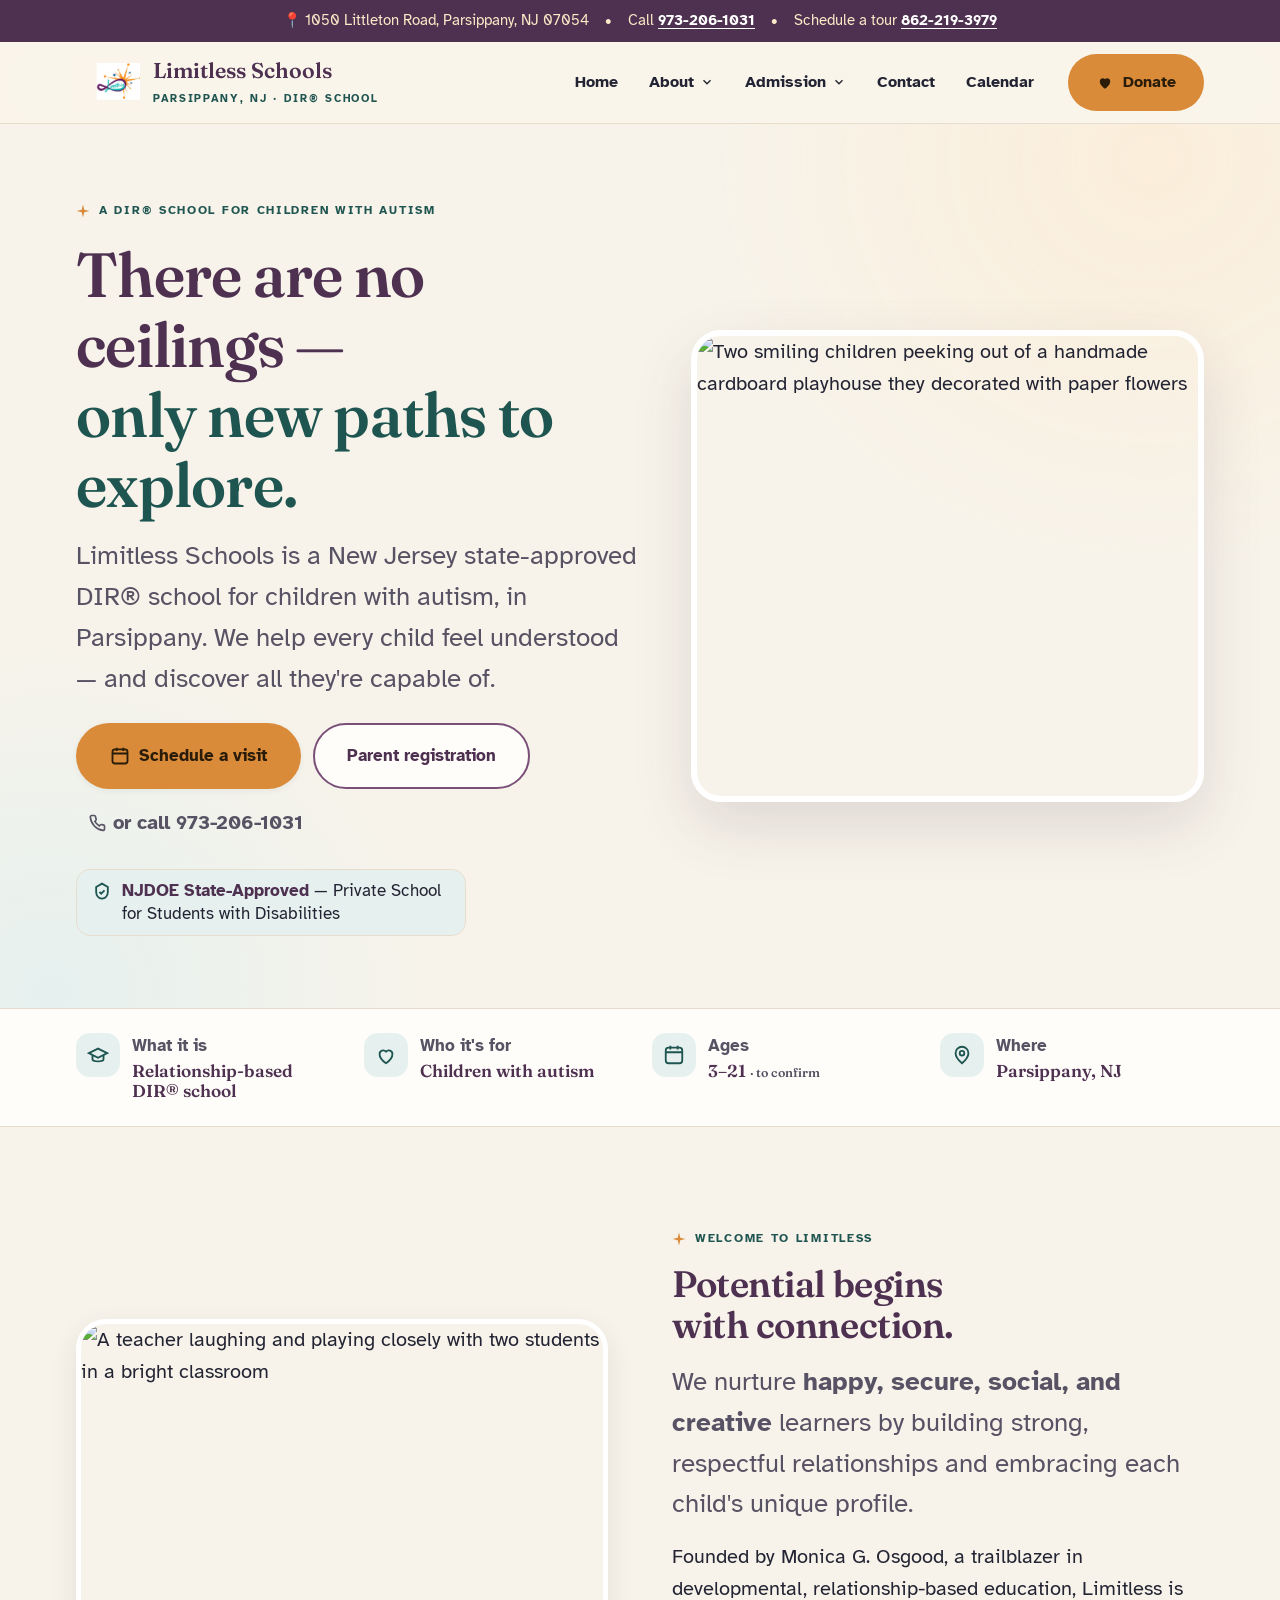
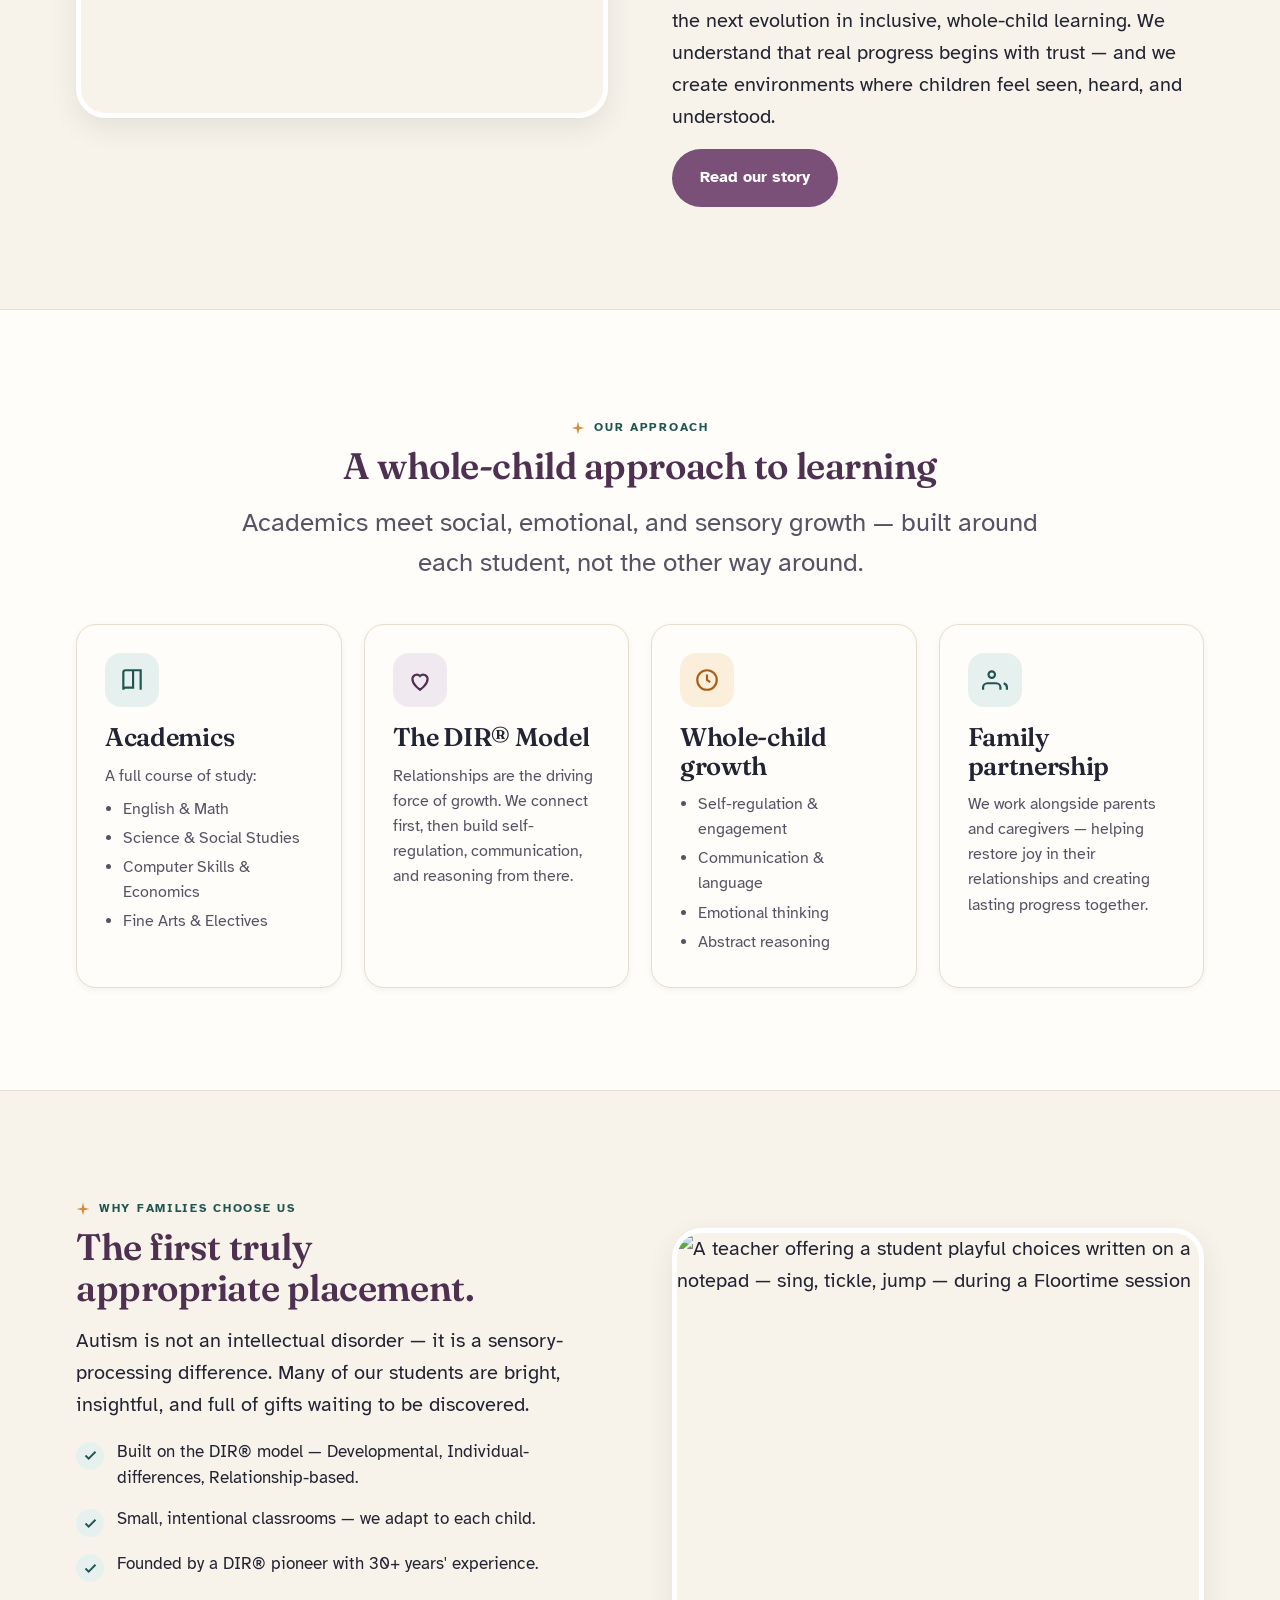
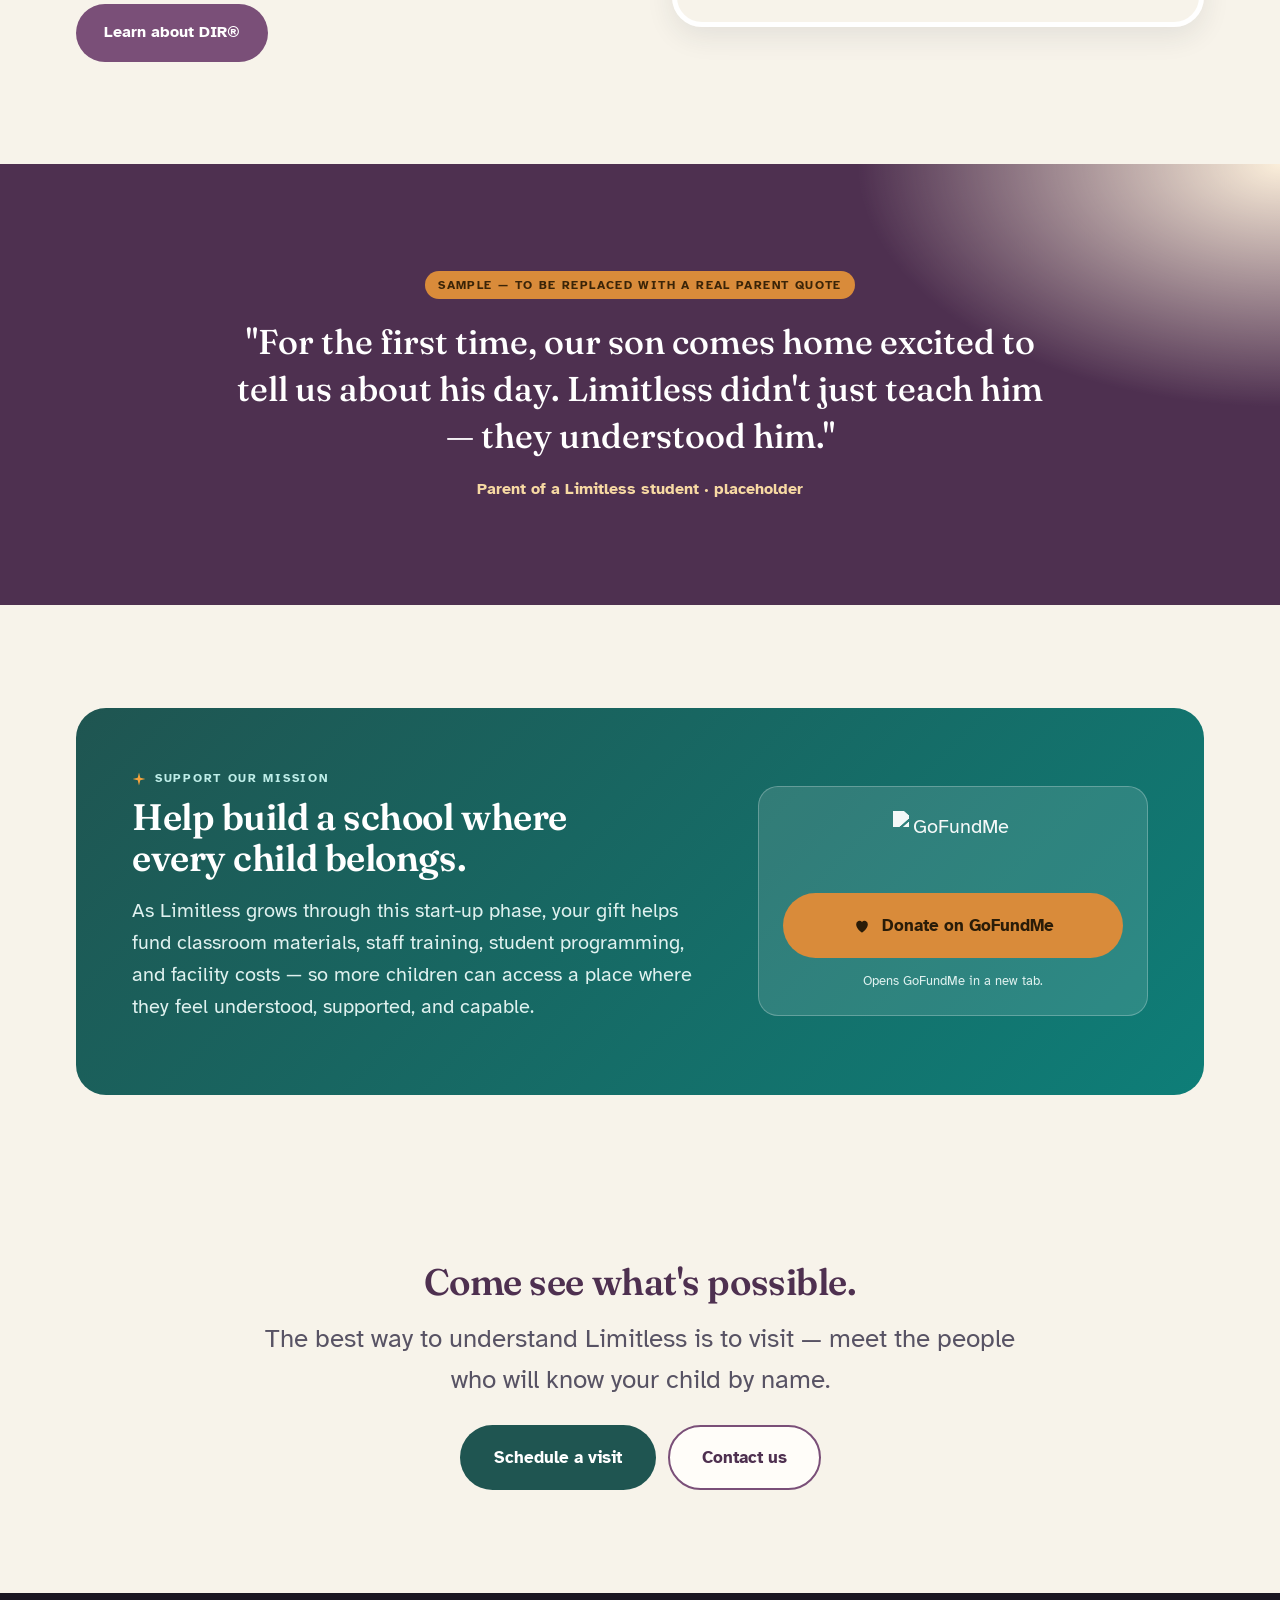
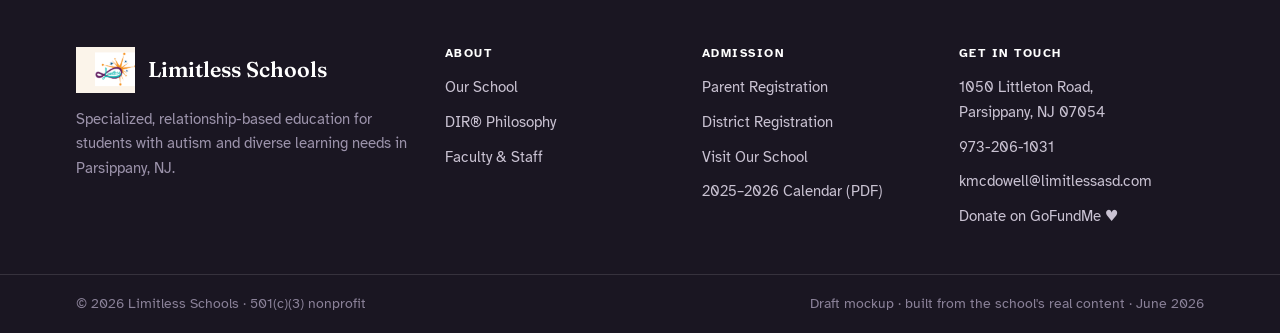
==== commit 85cc3fad: "Move NJDOE accreditation off the hero photo into a flowing chip under the CTAs" ====
--- a/index.html
+++ b/index.html
@@ -91,16 +91,16 @@
             or call 973-206-1031
           </a>
         </div>
+        <p class="accred">
+          <svg width="20" height="20" viewBox="0 0 24 24" fill="none" stroke="currentColor" stroke-width="2.2" aria-hidden="true"><path d="M12 2l7 4v6c0 4.4-3 7.6-7 8-4-.4-7-3.6-7-8V6z"/><path d="M9 12l2 2 4-4"/></svg>
+          <span><strong>NJDOE State-Approved</strong> &mdash; Private School for Students with Disabilities</span>
+        </p>
       </div>
       <div class="hero-figure reveal d2">
         <div class="photo">
           <img src="https://static.wixstatic.com/media/f67426_a606518613e34976a7210d130b74a46e~mv2.jpg/v1/fill/w_1100,h_1000,al_c,q_85,enc_auto/hero.jpg"
                alt="Two smiling children peeking out of a handmade cardboard playhouse they decorated with paper flowers" width="1100" height="1000" />
         </div>
-        <div class="hero-badge">
-          <span class="ring"><svg width="22" height="22" viewBox="0 0 24 24" fill="none" stroke="currentColor" stroke-width="2.2" aria-hidden="true"><path d="M12 2l7 4v6c0 4.4-3 7.6-7 8-4-.4-7-3.6-7-8V6z"/><path d="M9 12l2 2 4-4"/></svg></span>
-          <span><b>State approved</b><small>NJDOE Private School for Students with Disabilities</small></span>
-        </div>
       </div>
     </div>
   </section>
@@ -110,7 +110,7 @@
     <div class="wrap">
       <div class="fact">
         <span class="fico"><svg width="22" height="22" viewBox="0 0 24 24" fill="none" stroke="currentColor" stroke-width="2" aria-hidden="true"><path d="M22 10 12 5 2 10l10 5 10-5z"/><path d="M6 12v5c0 1 2.7 2 6 2s6-1 6-2v-5"/></svg></span>
-        <span><span class="lbl">What it is</span><b>State-approved DIR&reg; school</b></span>
+        <span><span class="lbl">What it is</span><b>Relationship-based DIR&reg; school</b></span>
       </div>
       <div class="fact">
         <span class="fico"><svg width="22" height="22" viewBox="0 0 24 24" fill="none" stroke="currentColor" stroke-width="2" aria-hidden="true"><path d="M12 21s-7-4.4-7-10a4 4 0 0 1 7-2.6A4 4 0 0 1 19 11c0 5.6-7 10-7 10z"/></svg></span>
--- a/styles.css
+++ b/styles.css
@@ -132,11 +132,13 @@
 .hero-figure{position:relative}
 .hero-figure .photo{border-radius:var(--r-xl);overflow:hidden;box-shadow:var(--shadow-lg);border:6px solid #fff;aspect-ratio:1/.92}
 .hero-figure .photo img{width:100%;height:100%;object-fit:cover}
-.hero-badge{position:absolute;left:-22px;bottom:26px;background:#fff;border-radius:18px;box-shadow:var(--shadow);
-  padding:14px 18px;display:flex;align-items:center;gap:12px;max-width:240px;border:1px solid var(--line)}
-.hero-badge .ring{width:42px;height:42px;border-radius:50%;background:var(--teal-050);display:grid;place-items:center;color:var(--teal-700);flex:none}
-.hero-badge b{font-family:var(--display);color:var(--plum-700);font-size:1.05rem;display:block;line-height:1.1}
-.hero-badge small{color:var(--ink-soft);font-size:.78rem;font-weight:700}
+/* Accreditation chip — sits under the hero CTAs (no longer overlapping the photo) */
+.accred{display:flex;align-items:flex-start;gap:10px;width:fit-content;max-width:min(390px,100%);
+  margin:var(--space-4) 0 0;padding:10px 15px;background:var(--color-primary-050);
+  border:1px solid var(--color-border);border-radius:var(--radius-md);
+  font-size:var(--text-sm);line-height:1.35;color:var(--color-text)}
+.accred svg{color:var(--color-primary-deep);flex:none;margin-top:2px}
+.accred strong{color:var(--color-secondary-deep)}
 
 /* ---------- Trust strip ---------- */
 .trust{background:var(--plum-700);color:#fff}
@@ -207,7 +209,7 @@
 .donate h2{color:#fff}
 .donate p{color:#dff1ef}
 .donate .gfm{background:rgba(255,255,255,.12);border:1px solid rgba(255,255,255,.25);border-radius:var(--r-lg);padding:24px;text-align:center}
-.donate .gfm img{height:30px;margin:0 auto 14px;filter:brightness(0) invert(1);opacity:.95}
+.donate .gfm img{width:120px;height:auto;margin:0 auto 14px;filter:brightness(0) invert(1);opacity:.95}
 
 /* Forms */
 .form{background:var(--surface);border:1px solid var(--line);border-radius:var(--r-xl);padding:clamp(24px,4vw,40px);box-shadow:var(--shadow-sm)}
@@ -302,7 +304,7 @@
   @media(hover:hover){.has-menu:hover>.submenu{display:none}.has-menu[data-open="true"]>.submenu{display:block}}
   .nav-cta{margin:8px 0 2px;flex-direction:column;align-items:stretch}
   .nav-cta .btn{width:100%}
-  .hero-badge{left:50%;transform:translateX(-50%)}
+  /* (accreditation moved out of the photo into the flowing .accred chip) */
 }
 @media (max-width:560px){
   footer.site .top{grid-template-columns:1fr}
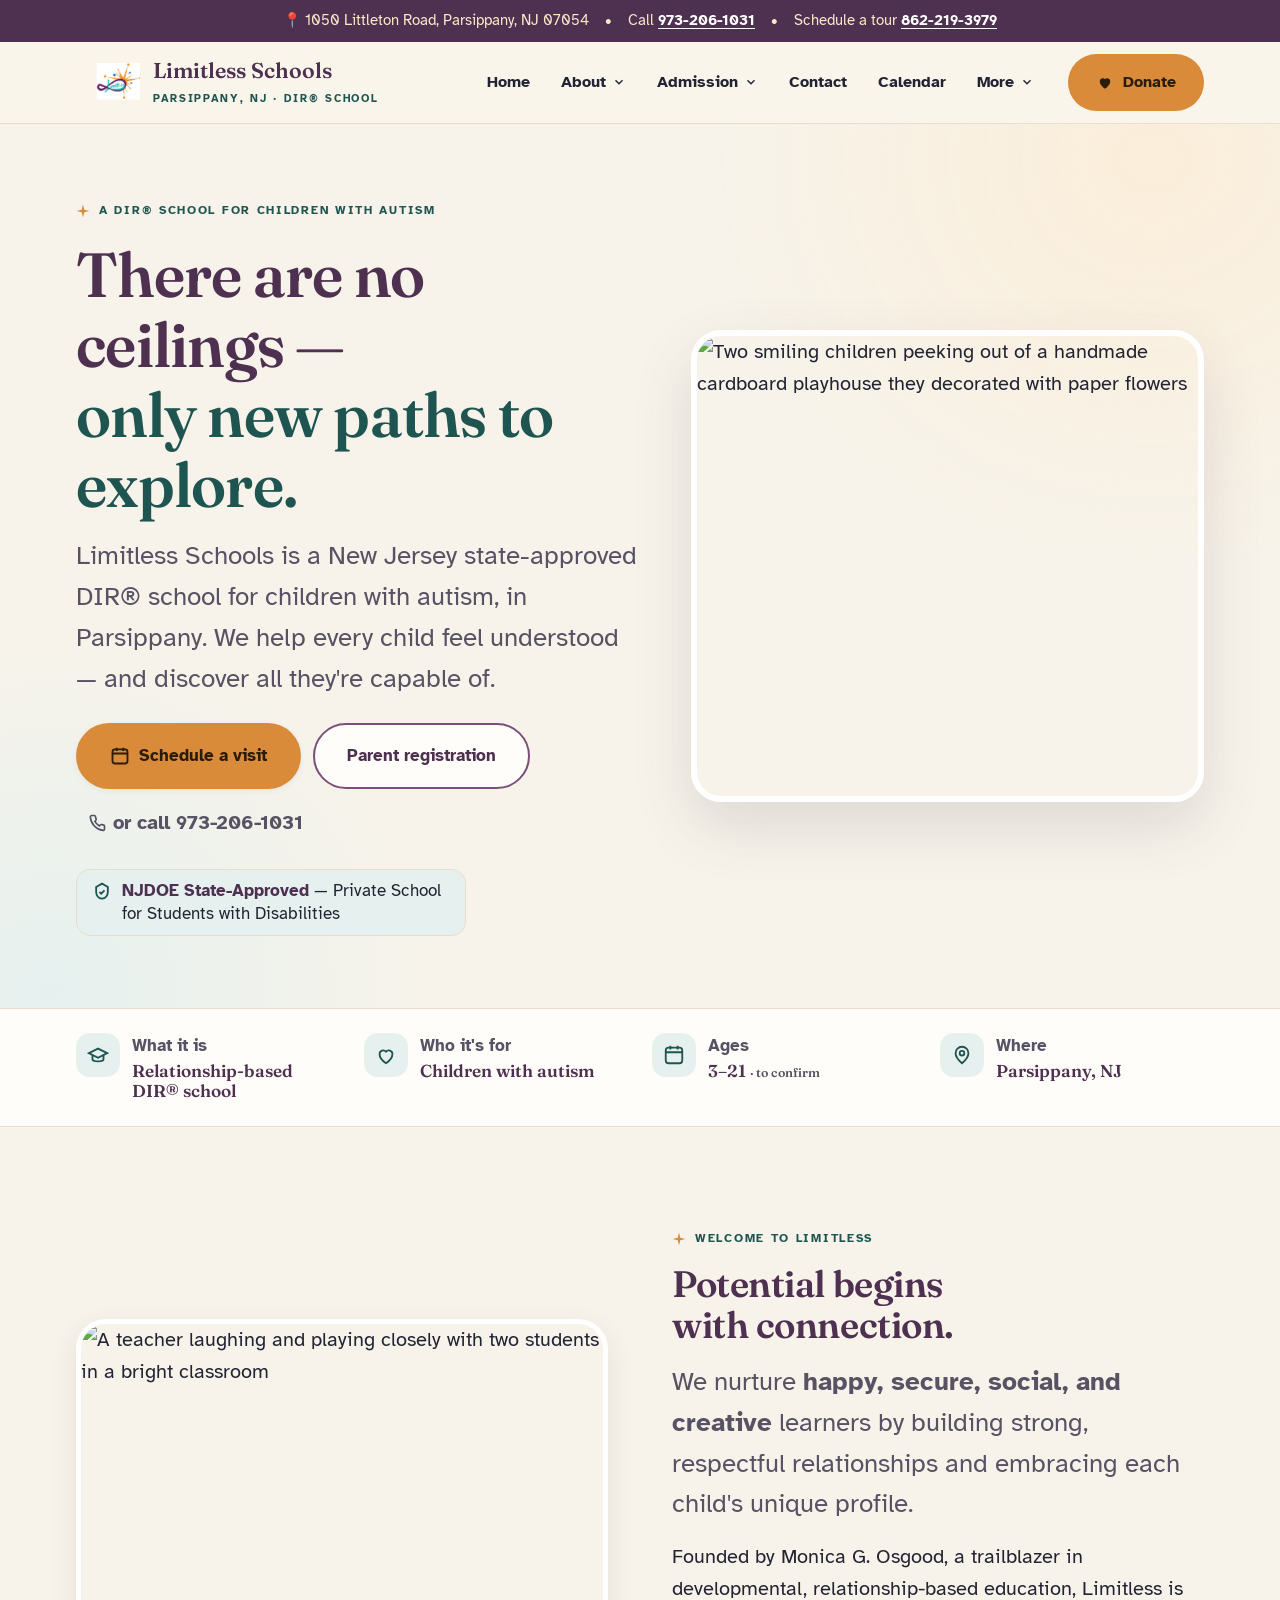
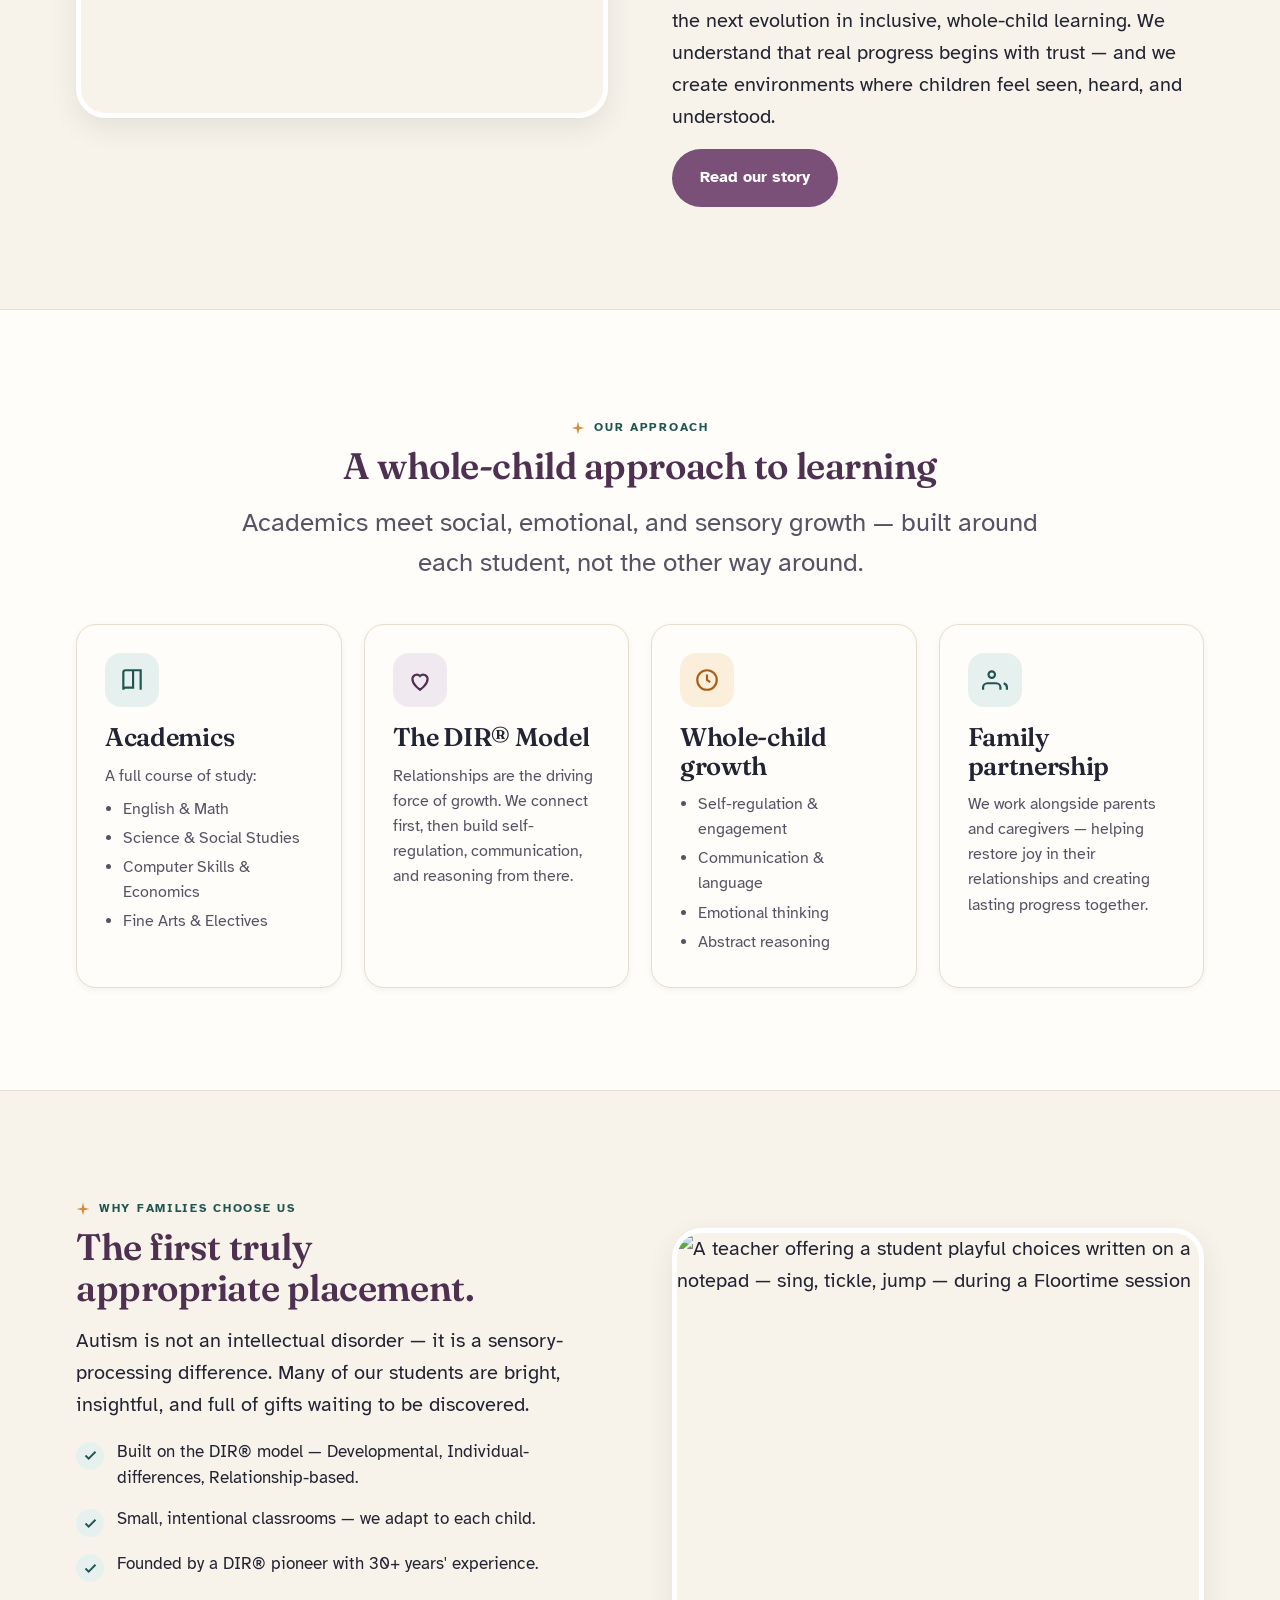
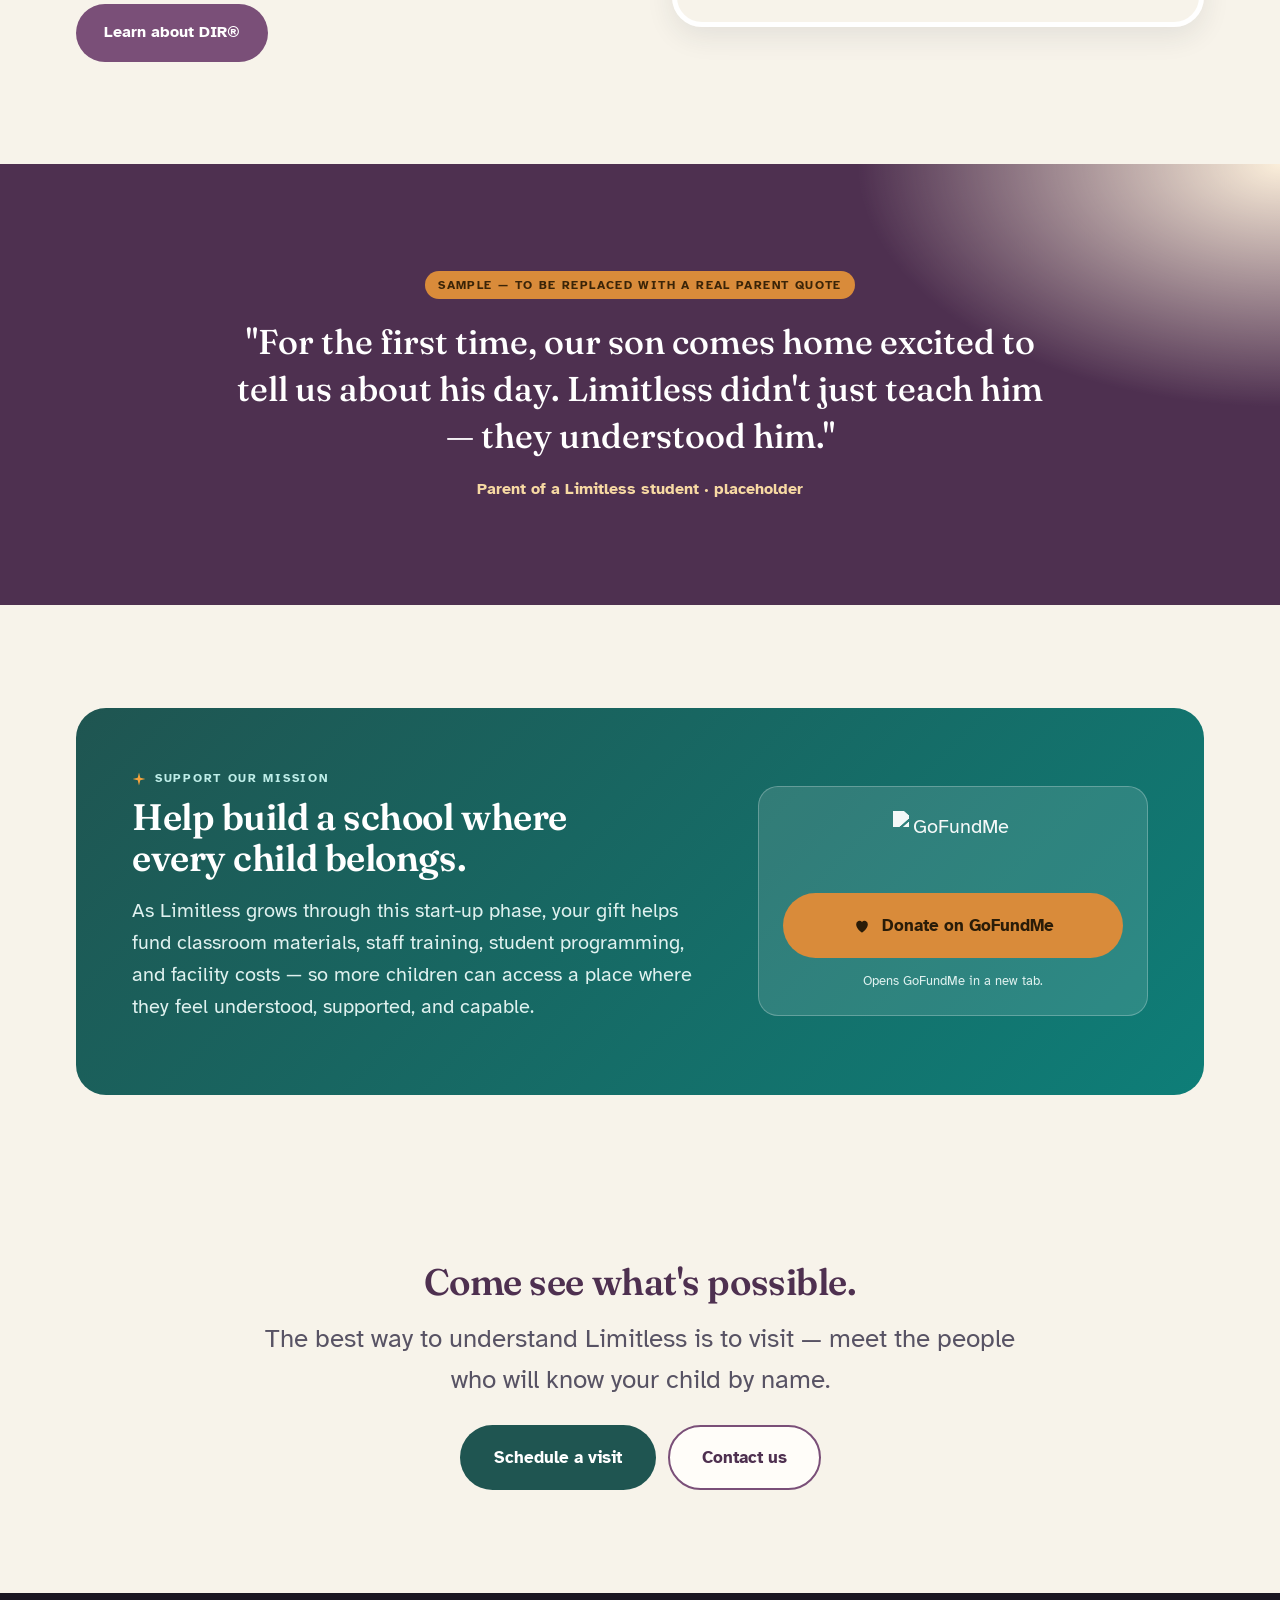
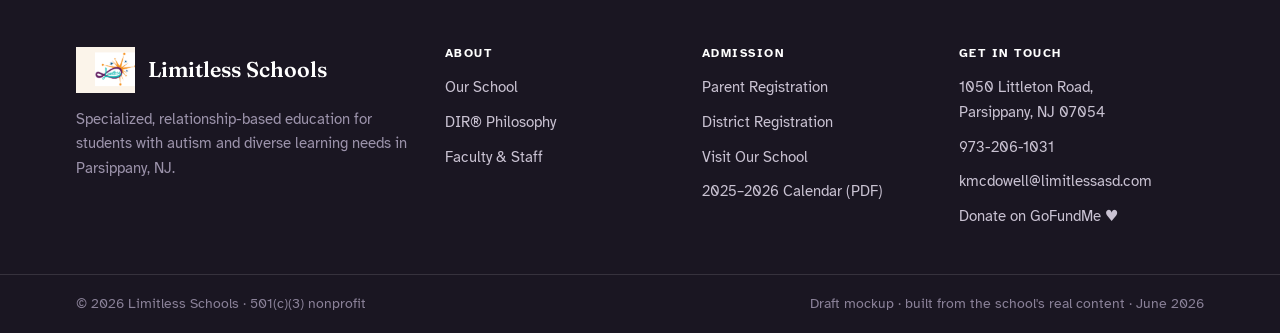
==== commit 327d58a2: "Add 'More' nav dropdown (placeholder links) on all pages; collapse nav at 1024px to avoid overflow" ====
--- a/index.html
+++ b/index.html
@@ -60,6 +60,20 @@
         </li>
         <li><a class="navlink" href="contact.html">Contact</a></li>
         <li><a class="navlink" href="assets/Limitless-Calendar-2025-2026.pdf" target="_blank" rel="noopener">Calendar</a></li>
+        <li class="has-menu" data-open="false">
+          <button class="navlink" type="button" aria-haspopup="true" aria-expanded="false">More
+            <svg class="chev" viewBox="0 0 24 24" fill="none" stroke="currentColor" stroke-width="2.4" aria-hidden="true"><path d="M6 9l6 6 6-6"/></svg>
+          </button>
+          <ul class="submenu submenu--right">
+            <li><a href="#"><svg class="dot" viewBox="0 0 24 24" fill="currentColor" aria-hidden="true"><path d="M12 1l2.2 8.8L23 12l-8.8 2.2L12 23l-2.2-8.8L1 12l8.8-2.2z"/></svg> Parent Resources</a></li>
+            <li><a href="#"><svg class="dot" viewBox="0 0 24 24" fill="currentColor" aria-hidden="true"><path d="M12 1l2.2 8.8L23 12l-8.8 2.2L12 23l-2.2-8.8L1 12l8.8-2.2z"/></svg> CTC Connections</a></li>
+            <li><a href="#"><svg class="dot" viewBox="0 0 24 24" fill="currentColor" aria-hidden="true"><path d="M12 1l2.2 8.8L23 12l-8.8 2.2L12 23l-2.2-8.8L1 12l8.8-2.2z"/></svg> Resources for Families</a></li>
+            <li><a href="#"><svg class="dot" viewBox="0 0 24 24" fill="currentColor" aria-hidden="true"><path d="M12 1l2.2 8.8L23 12l-8.8 2.2L12 23l-2.2-8.8L1 12l8.8-2.2z"/></svg> Support</a></li>
+            <li><a href="#"><svg class="dot" viewBox="0 0 24 24" fill="currentColor" aria-hidden="true"><path d="M12 1l2.2 8.8L23 12l-8.8 2.2L12 23l-2.2-8.8L1 12l8.8-2.2z"/></svg> Emergency Closure Plan</a></li>
+            <li><a href="#"><svg class="dot" viewBox="0 0 24 24" fill="currentColor" aria-hidden="true"><path d="M12 1l2.2 8.8L23 12l-8.8 2.2L12 23l-2.2-8.8L1 12l8.8-2.2z"/></svg> Certificate of Employee Information Report</a></li>
+            <li><a href="#"><svg class="dot" viewBox="0 0 24 24" fill="currentColor" aria-hidden="true"><path d="M12 1l2.2 8.8L23 12l-8.8 2.2L12 23l-2.2-8.8L1 12l8.8-2.2z"/></svg> Lead in Drinking Water Report</a></li>
+          </ul>
+        </li>
       </ul>
       <div class="nav-cta">
         <a class="btn btn--donate" href="https://www.gofundme.com/f/support-limitless-schools-mission-for-every-child" target="_blank" rel="noopener">
--- a/styles.css
+++ b/styles.css
@@ -108,6 +108,10 @@
 .submenu a:hover{background:var(--plum-050);color:var(--plum-700)}
 .submenu a .dot{width:9px;height:9px;color:var(--marigold);flex:none}
 .submenu a small{display:block;font-weight:600;color:var(--ink-soft);font-size:.8rem;margin-top:1px}
+/* "More" dropdown: right-aligned (it's the last nav item, so open leftward) + wraps long compliance links */
+.submenu--right{left:auto;right:0;max-width:340px}
+.submenu--right a{align-items:flex-start}
+.submenu--right .dot{margin-top:.4em}
 .nav-cta{display:flex;align-items:center;gap:10px;margin-left:6px}
 .menu-toggle{display:none;align-items:center;gap:9px;background:var(--paper);border:2px solid var(--line);border-radius:13px;
   min-height:48px;padding:9px 15px;font-family:var(--body);font-weight:800;color:var(--ink);cursor:pointer}
@@ -287,7 +291,7 @@
 @media (max-width:980px){
   footer.site .top{grid-template-columns:1fr 1fr}
 }
-@media (max-width:860px){
+@media (max-width:1024px){ /* nav now has 6 top-level items — collapse earlier so it never overflows */
   .hero .wrap,.feature,.donate .inner,.split,.quote .wrap{grid-template-columns:1fr}
   .feature.reverse .feature-media{order:0}
   .hero-figure{order:-1}
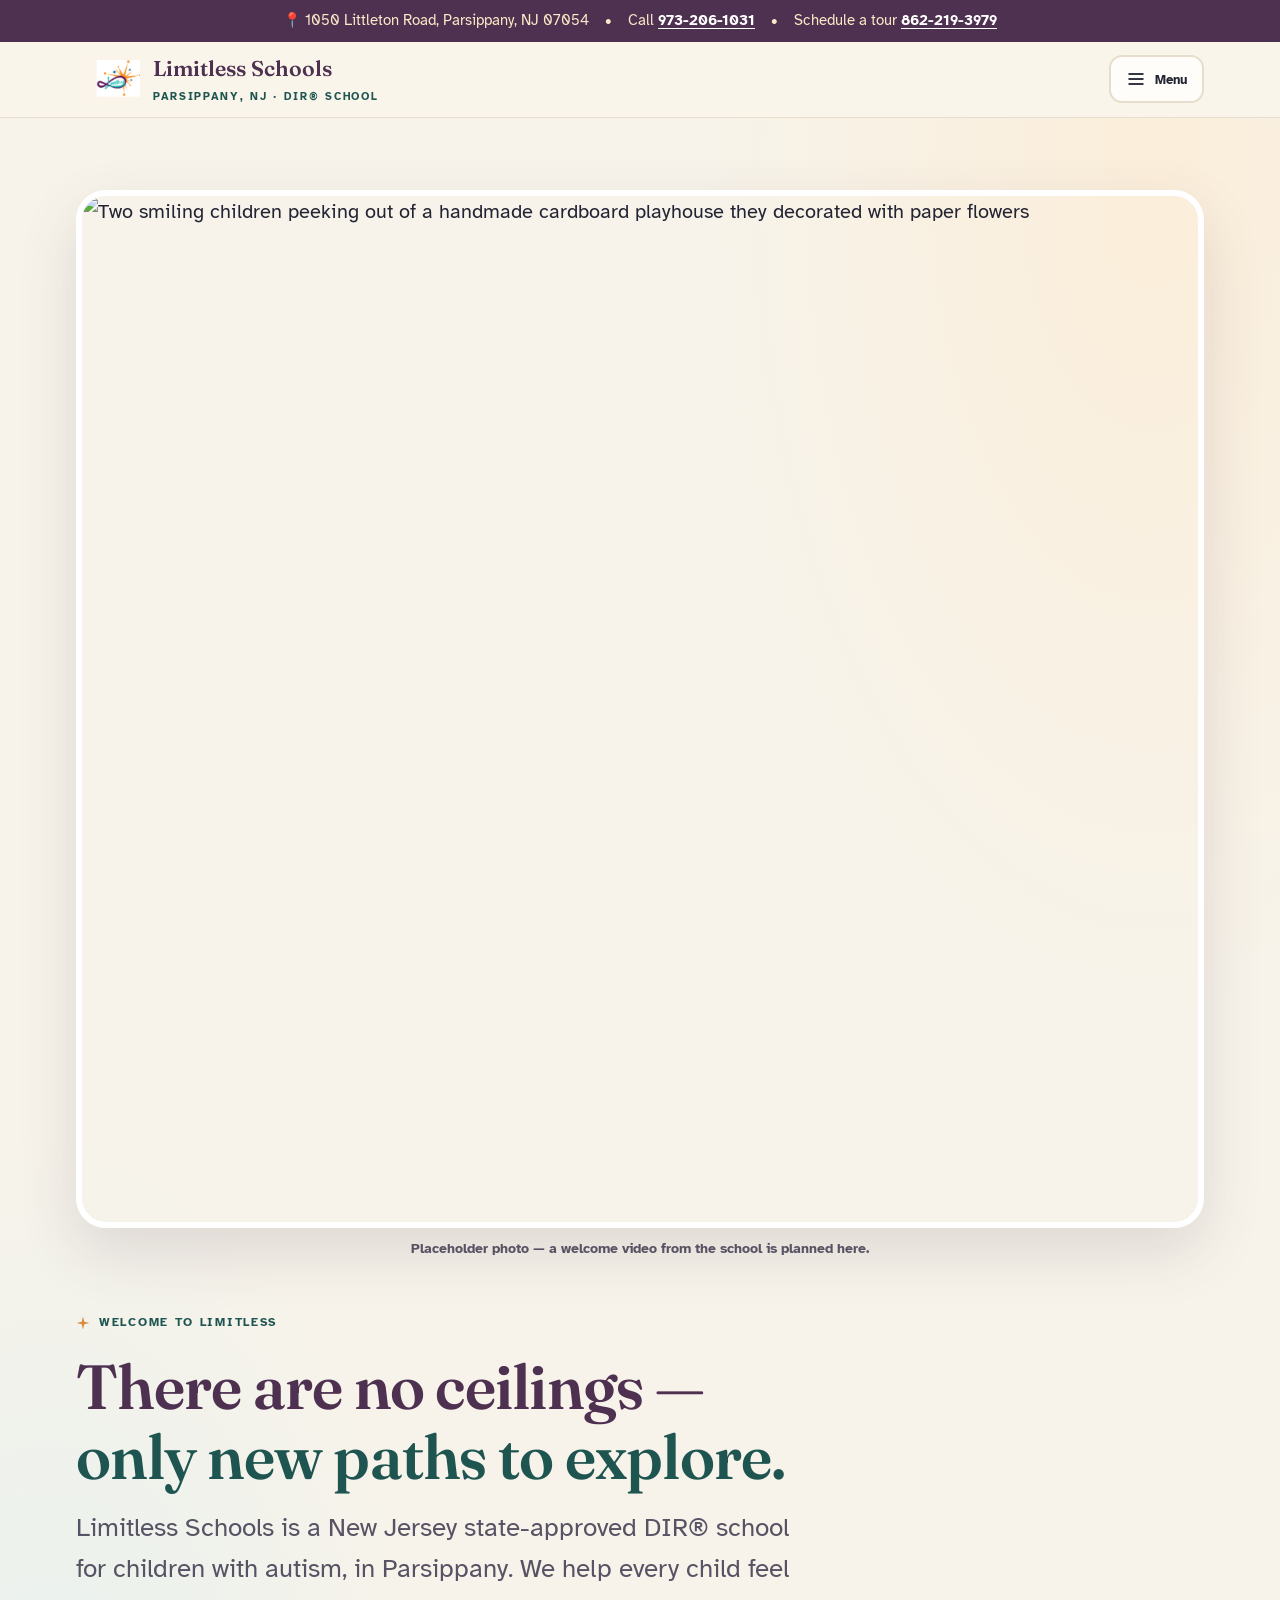
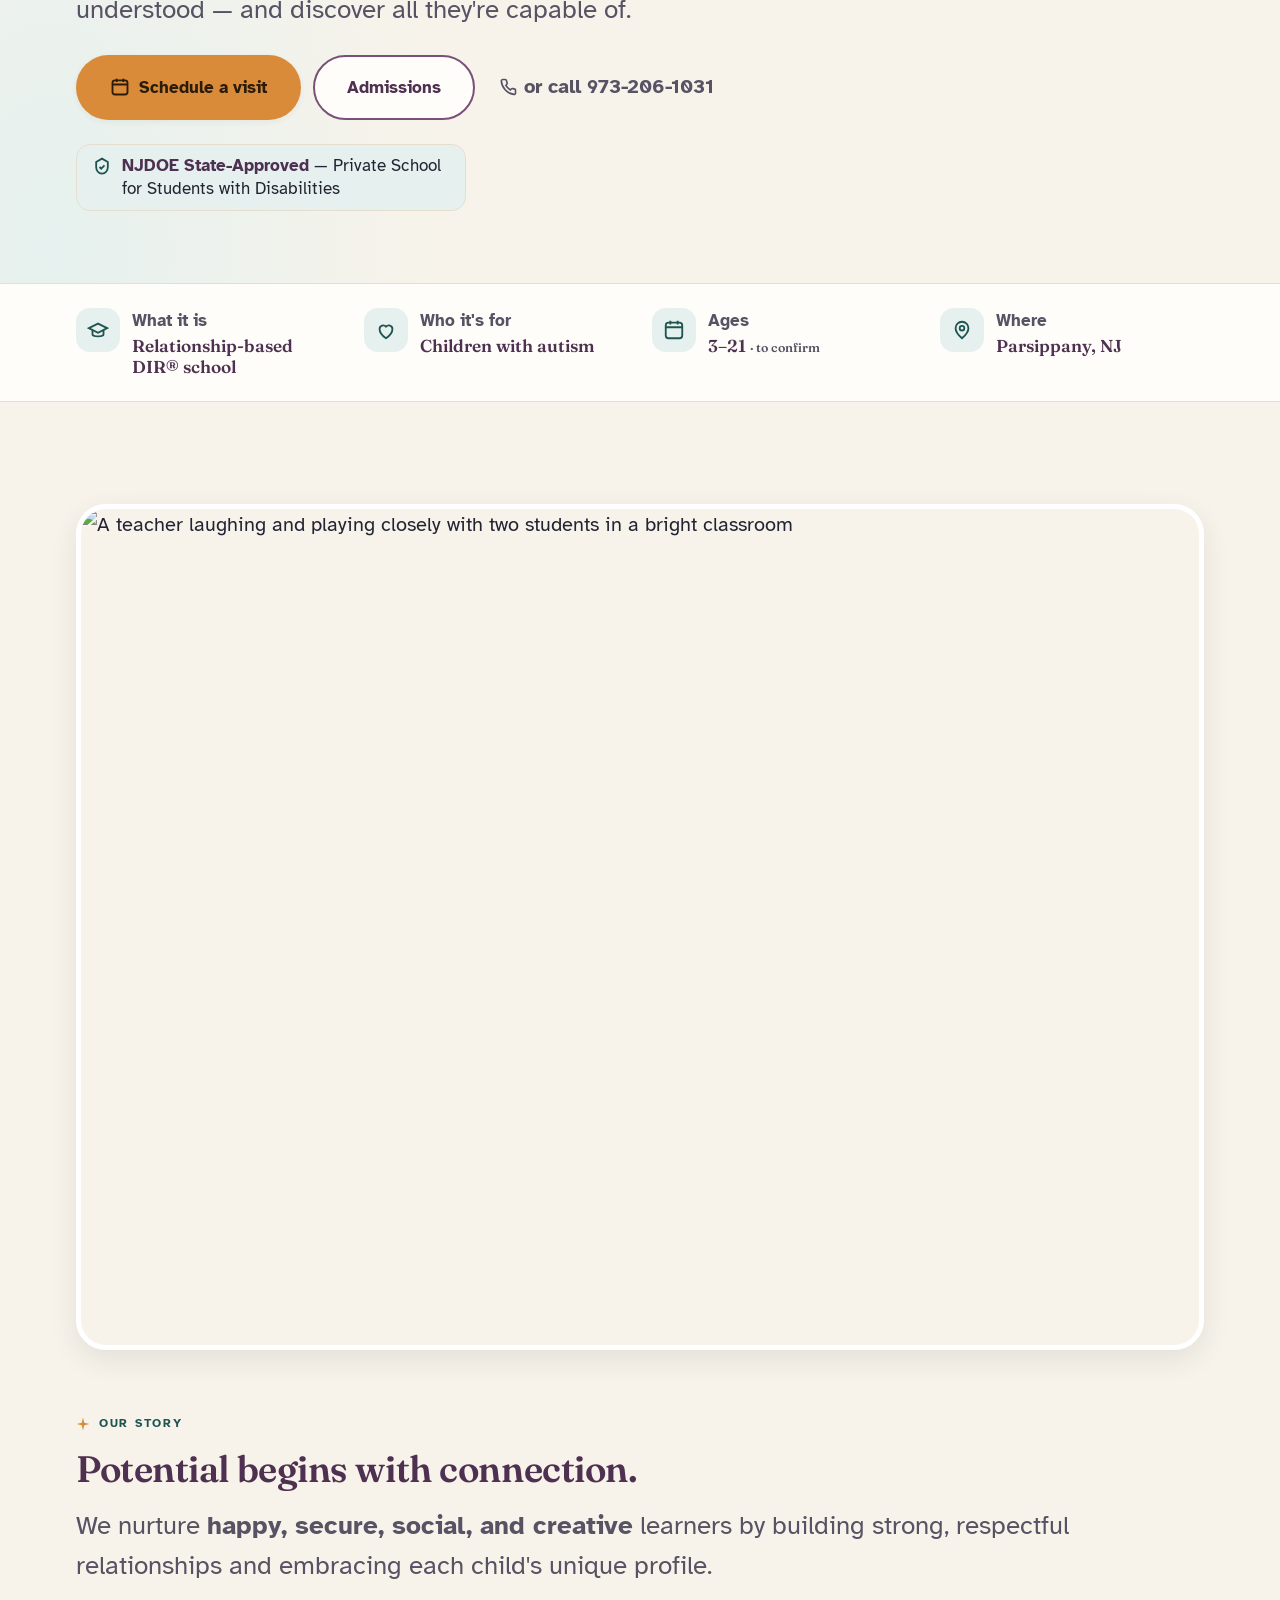
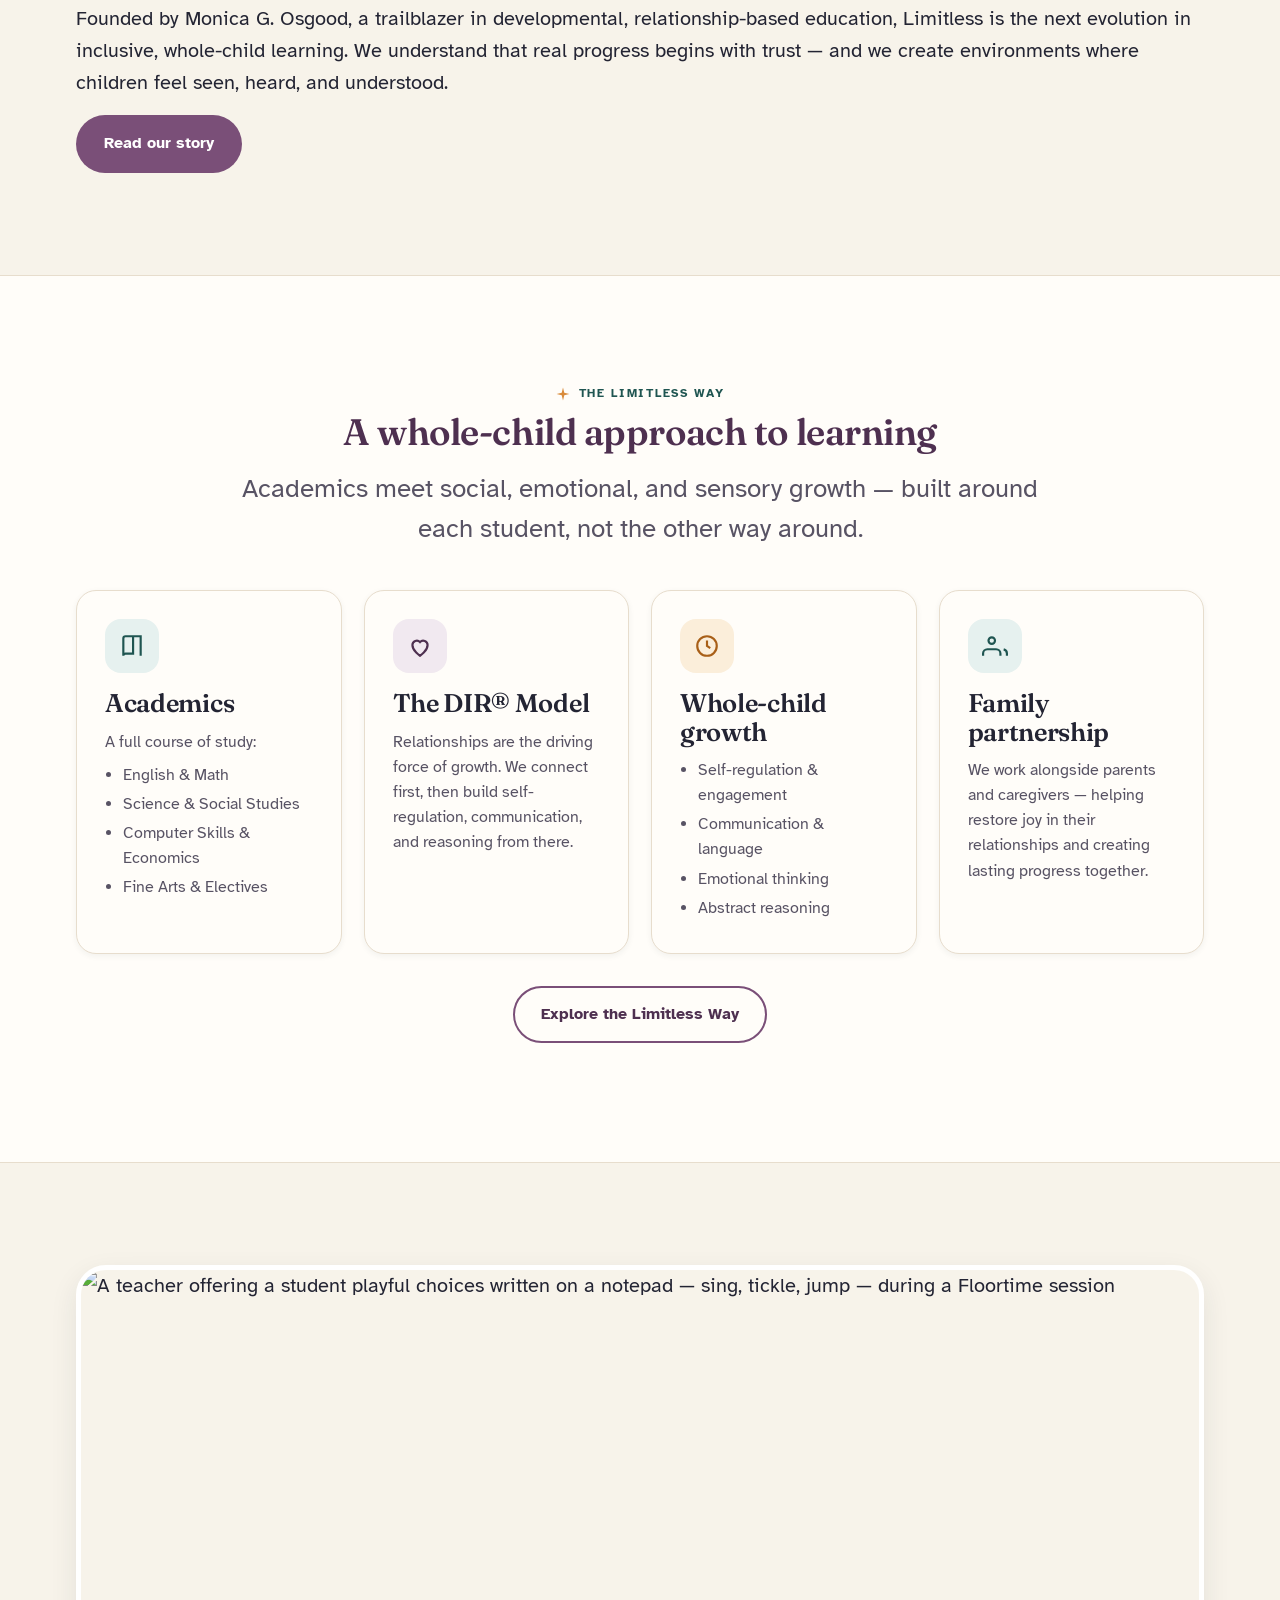
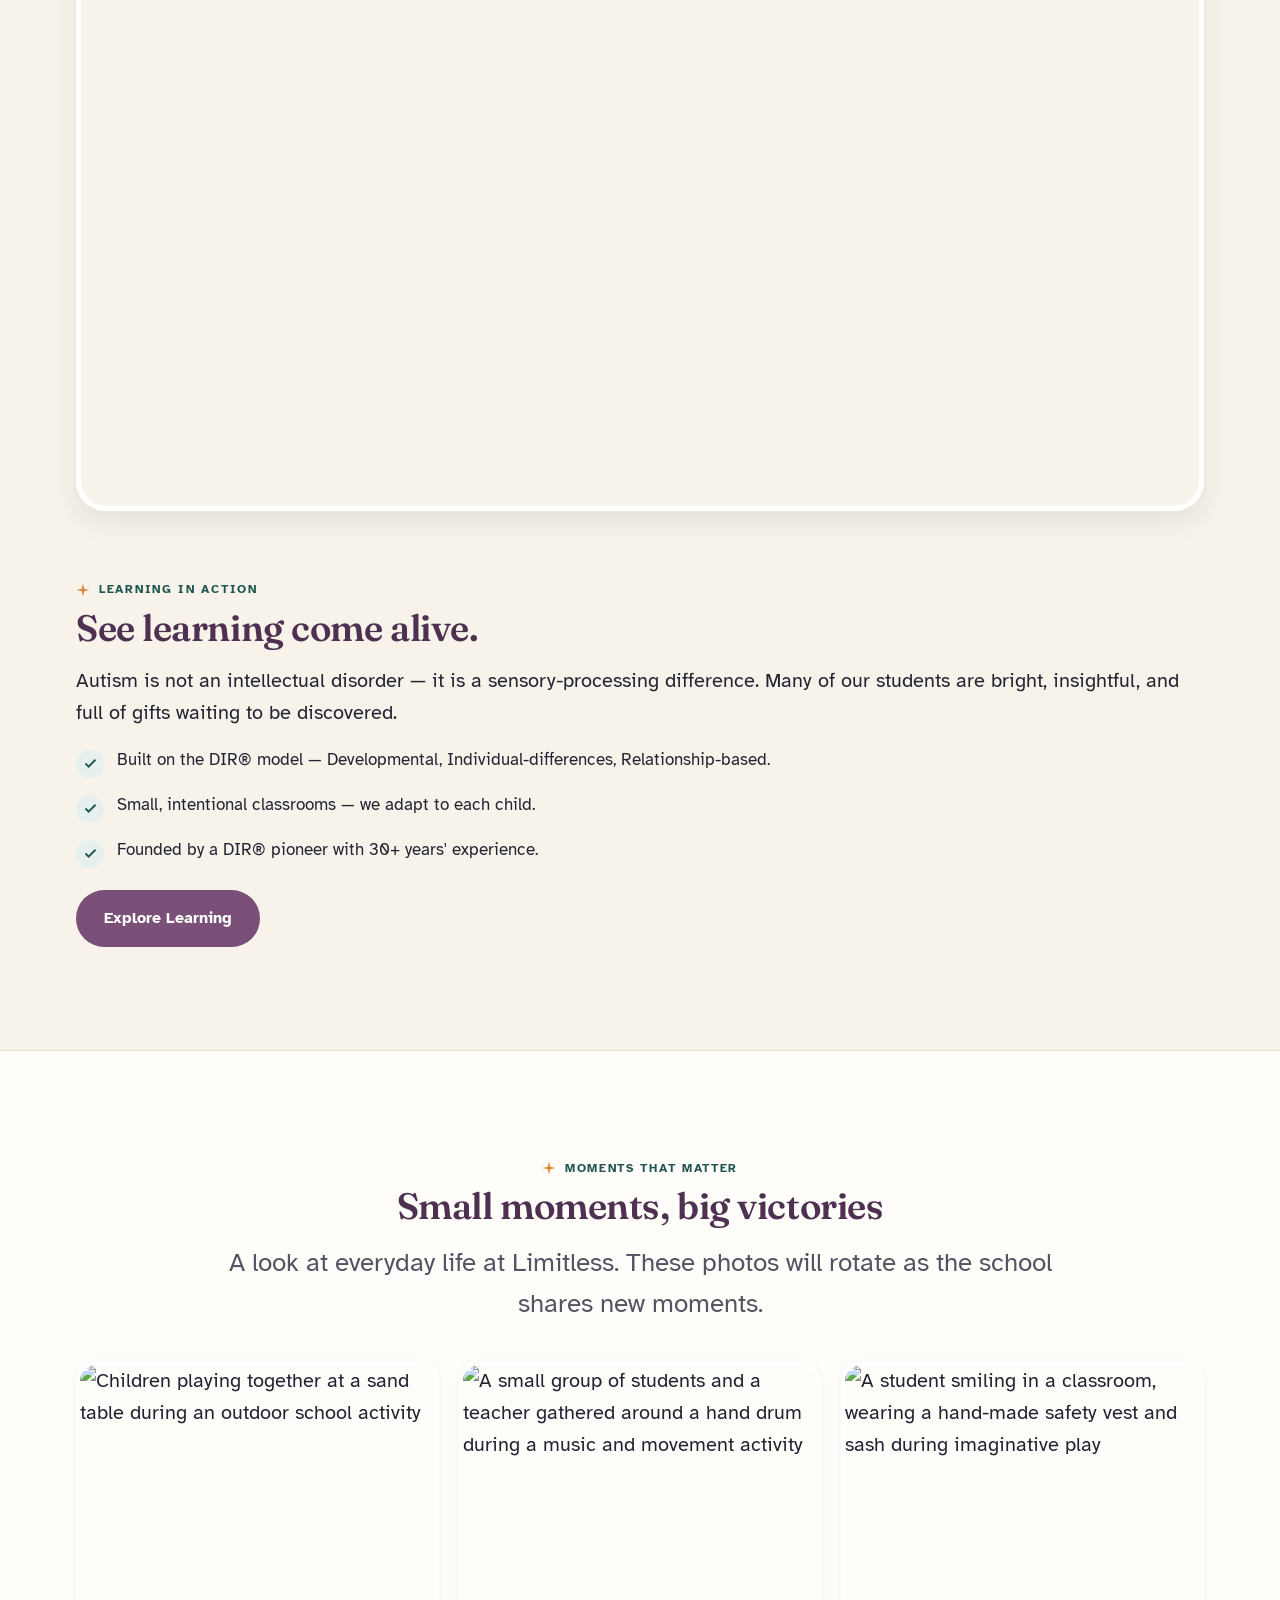
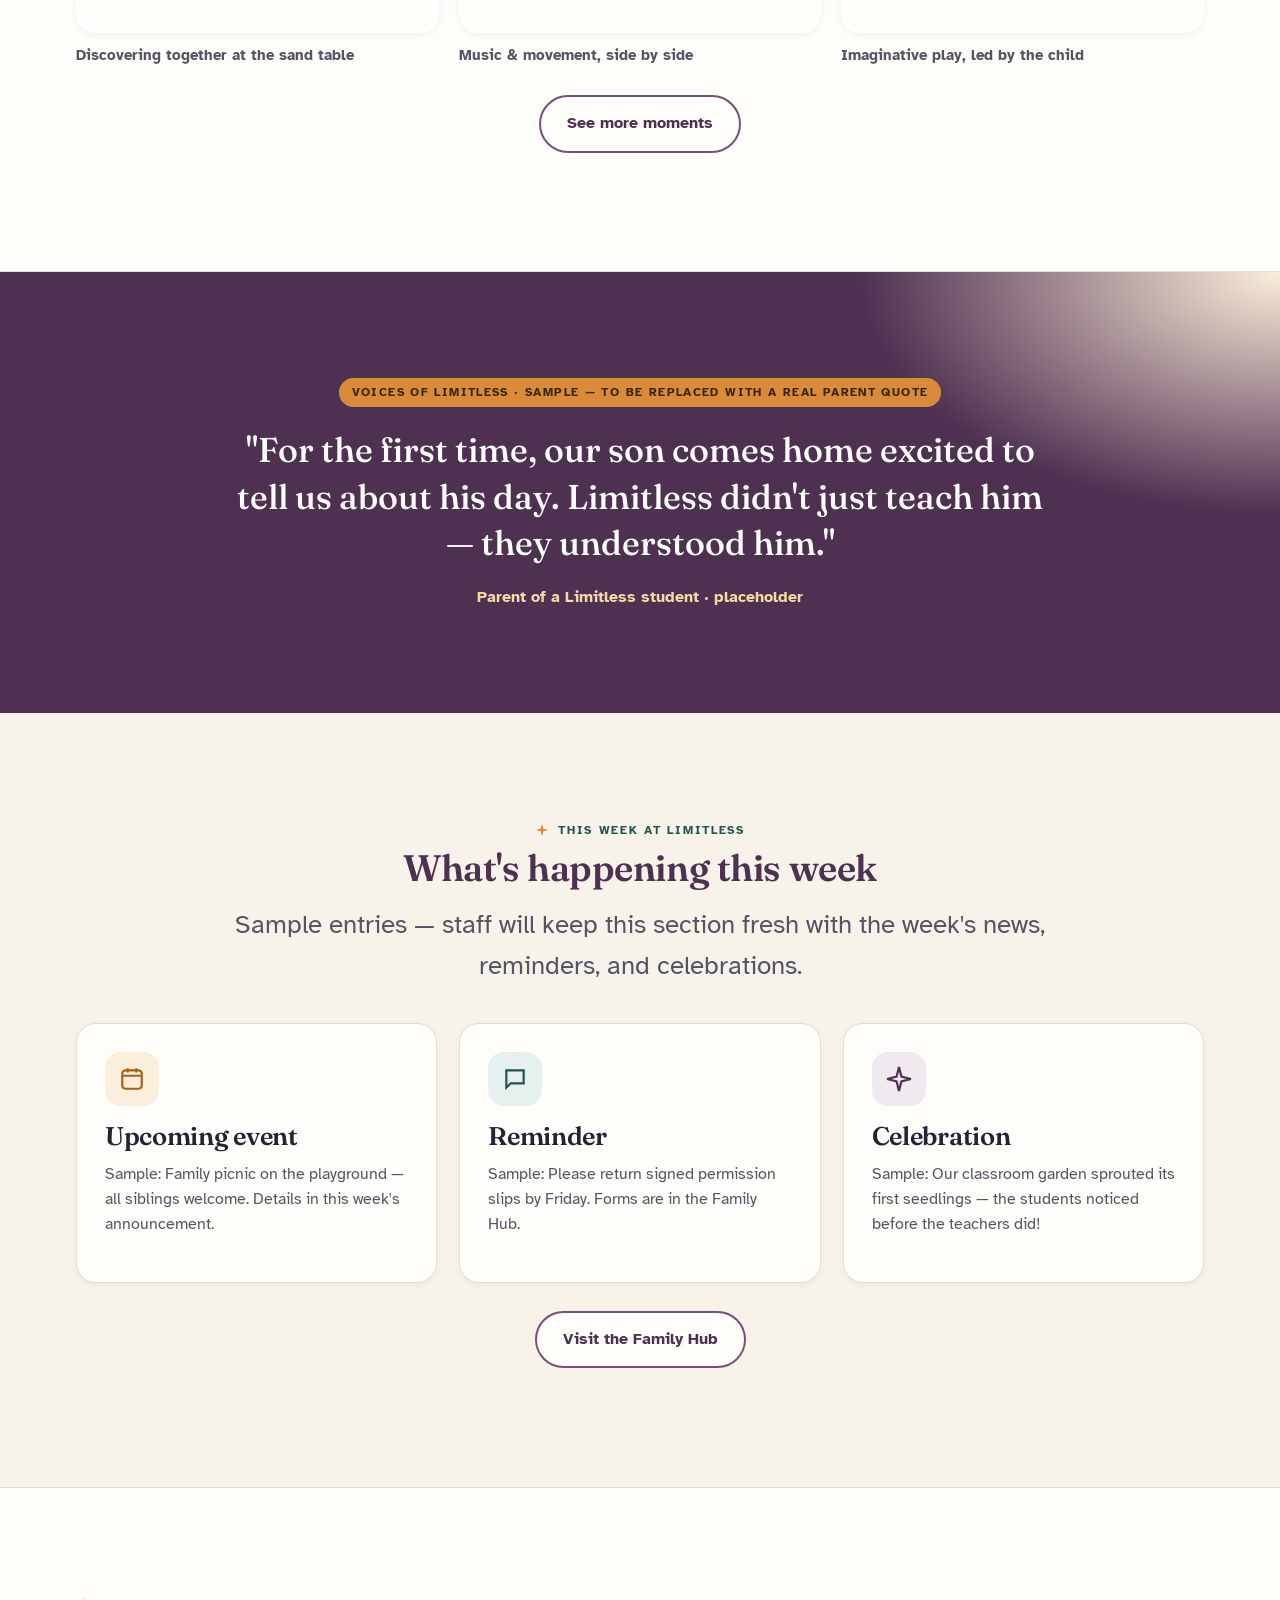
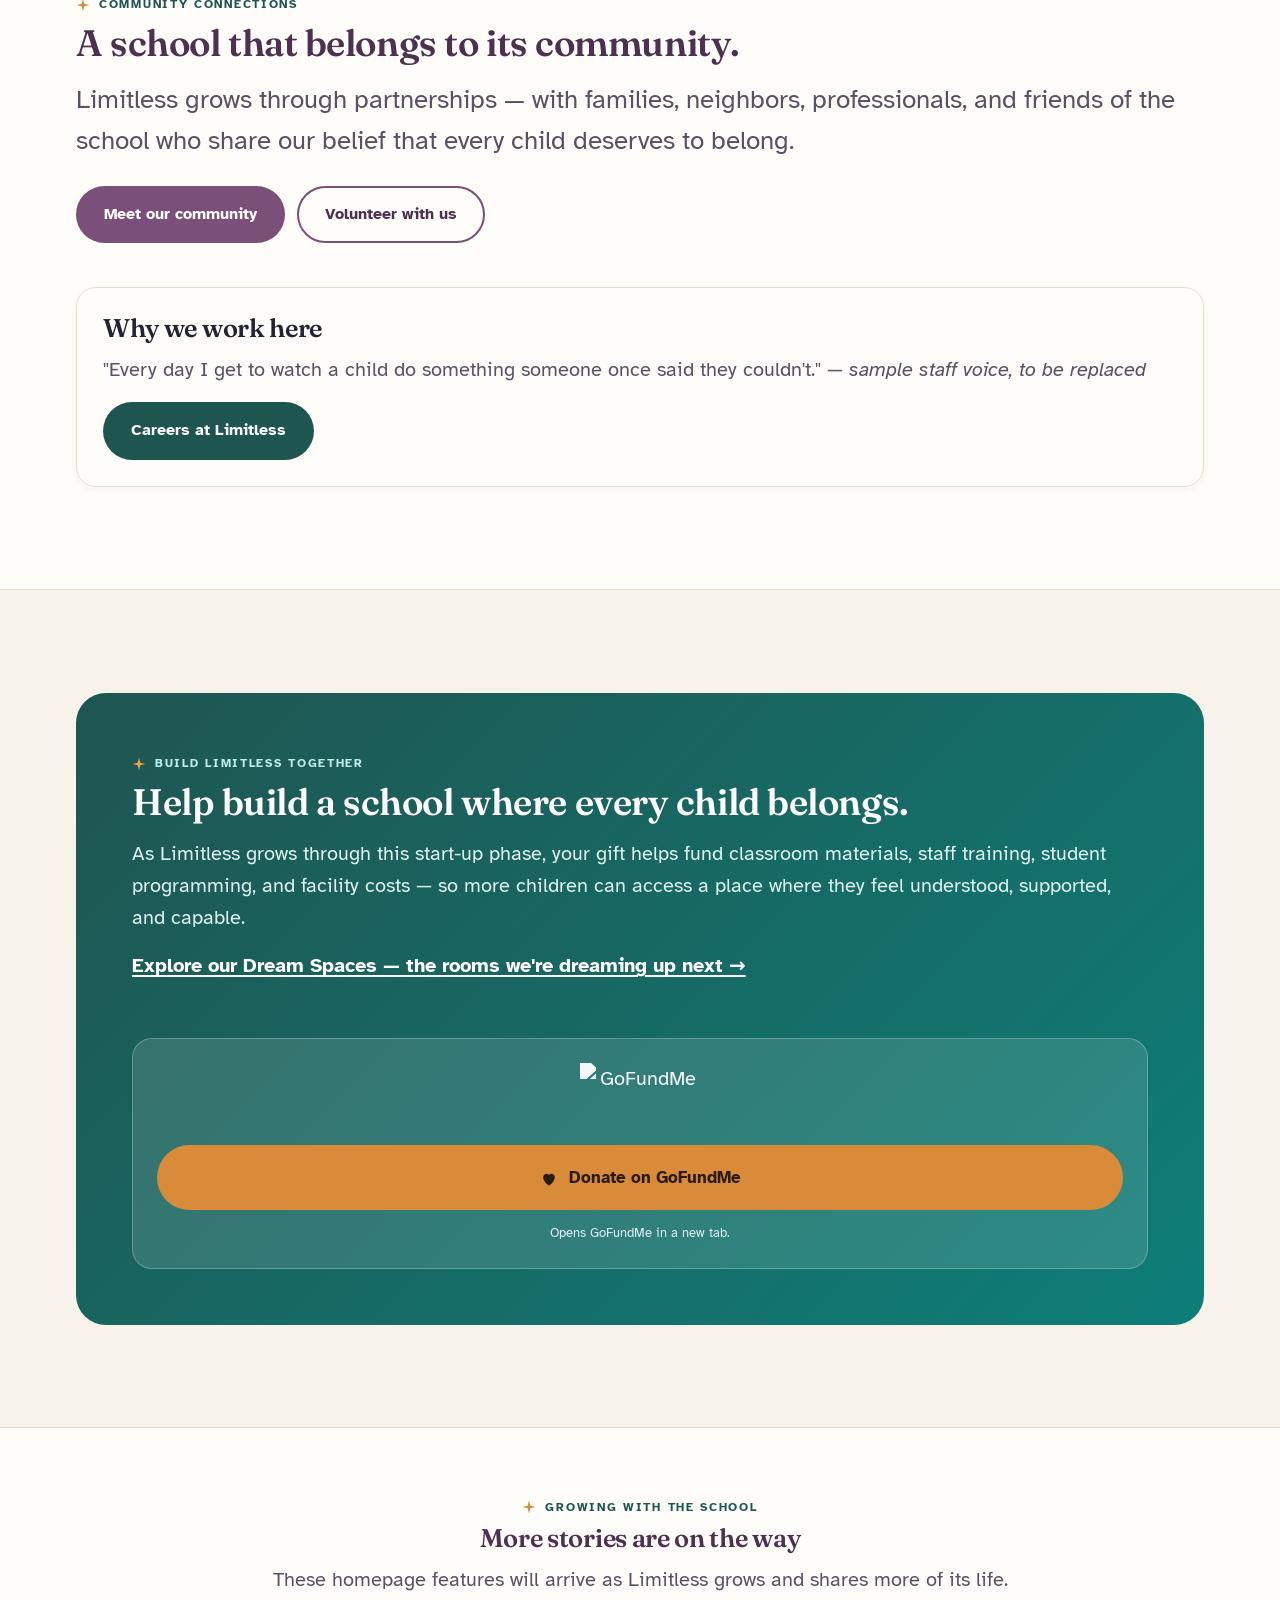
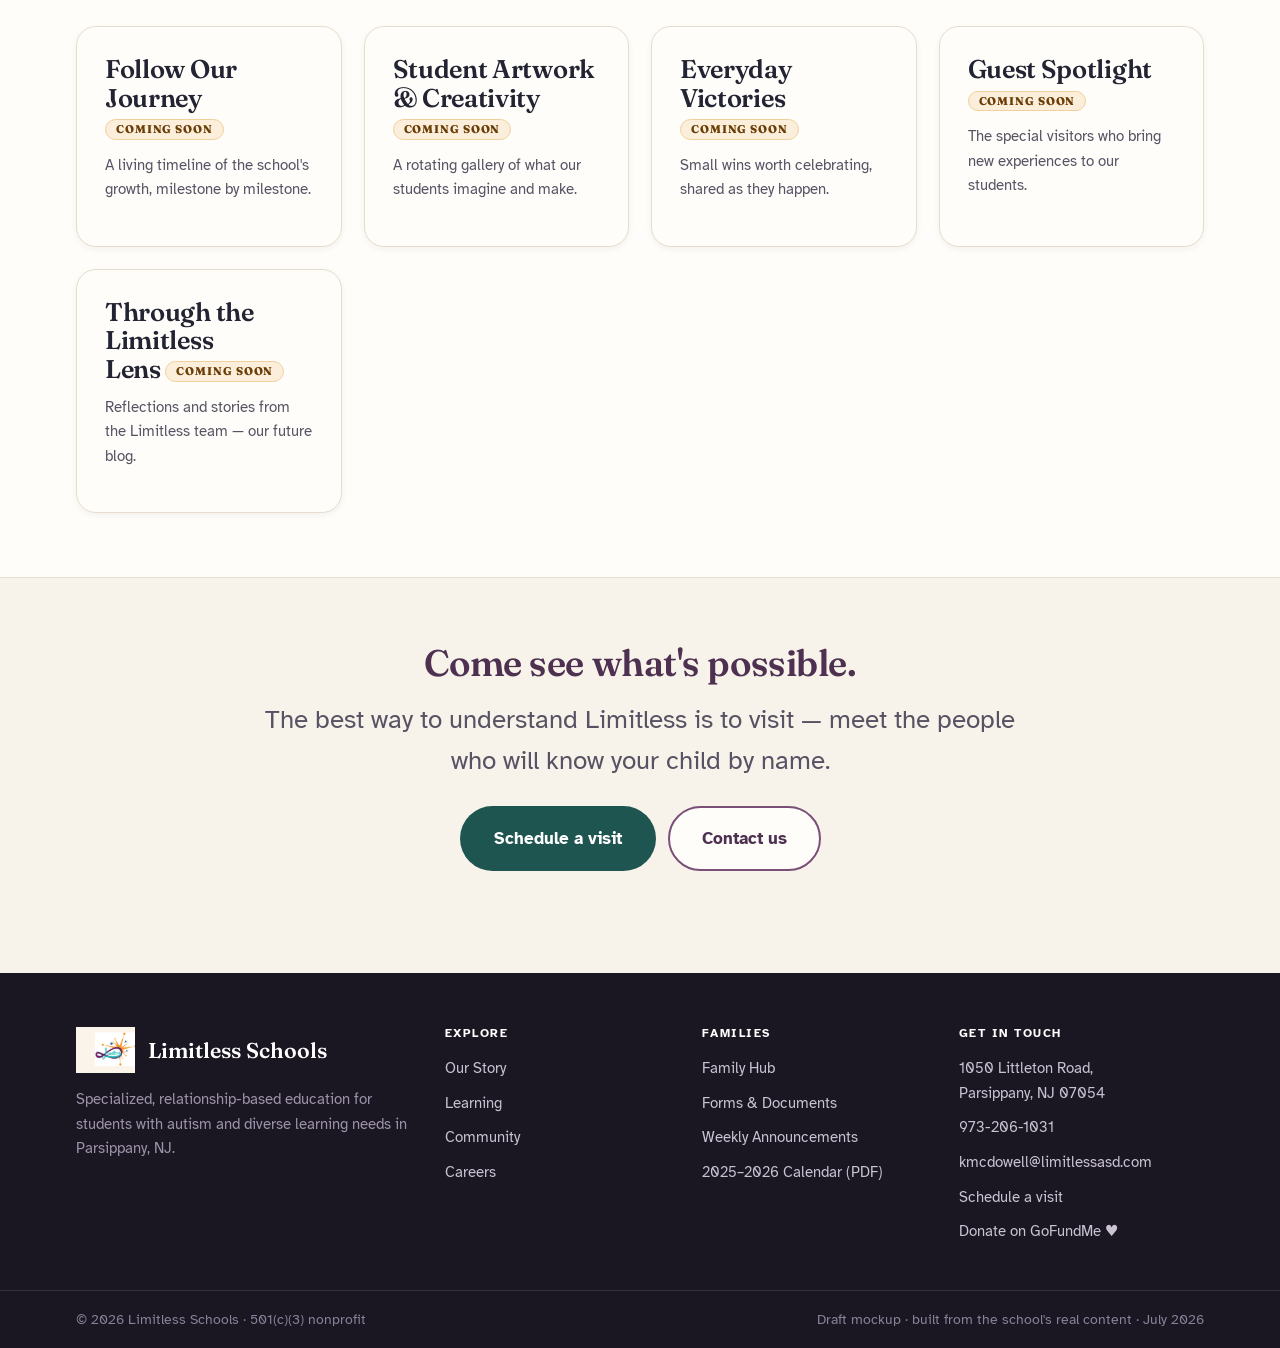
==== commit e68da06b: "Reorganize site per client blueprint: storytelling homepage + new 8-section navigation - New nav: Ho" ====
--- a/index.html
+++ b/index.html
@@ -39,41 +39,91 @@
       <ul>
         <li><a class="navlink" href="index.html" aria-current="page">Home</a></li>
         <li class="has-menu" data-open="false">
-          <button class="navlink" type="button" aria-haspopup="true" aria-expanded="false">About
+          <button class="navlink" type="button" aria-haspopup="true" aria-expanded="false">Our Story
             <svg class="chev" viewBox="0 0 24 24" fill="none" stroke="currentColor" stroke-width="2.4" aria-hidden="true"><path d="M6 9l6 6 6-6"/></svg>
           </button>
           <ul class="submenu">
-            <li><a href="our-school.html"><svg class="dot" viewBox="0 0 24 24" fill="currentColor" aria-hidden="true"><path d="M12 1l2.2 8.8L23 12l-8.8 2.2L12 23l-2.2-8.8L1 12l8.8-2.2z"/></svg> Our School</a></li>
-            <li><a href="dir-philosophy.html"><svg class="dot" viewBox="0 0 24 24" fill="currentColor" aria-hidden="true"><path d="M12 1l2.2 8.8L23 12l-8.8 2.2L12 23l-2.2-8.8L1 12l8.8-2.2z"/></svg> DIR® Philosophy</a></li>
-            <li><a href="faculty.html"><svg class="dot" viewBox="0 0 24 24" fill="currentColor" aria-hidden="true"><path d="M12 1l2.2 8.8L23 12l-8.8 2.2L12 23l-2.2-8.8L1 12l8.8-2.2z"/></svg> Faculty &amp; Staff</a></li>
-          </ul>
-        </li>
-        <li class="has-menu" data-open="false">
-          <button class="navlink" type="button" aria-haspopup="true" aria-expanded="false">Admission
+            <li><a href="our-story.html#mission"><svg class="dot" viewBox="0 0 24 24" fill="currentColor" aria-hidden="true"><path d="M12 1l2.2 8.8L23 12l-8.8 2.2L12 23l-2.2-8.8L1 12l8.8-2.2z"/></svg> Mission &amp; Vision</a></li>
+            <li><a href="our-story.html#limitless-way"><svg class="dot" viewBox="0 0 24 24" fill="currentColor" aria-hidden="true"><path d="M12 1l2.2 8.8L23 12l-8.8 2.2L12 23l-2.2-8.8L1 12l8.8-2.2z"/></svg> The Limitless Way</a></li>
+            <li><a href="our-story.html#five-cs"><svg class="dot" viewBox="0 0 24 24" fill="currentColor" aria-hidden="true"><path d="M12 1l2.2 8.8L23 12l-8.8 2.2L12 23l-2.2-8.8L1 12l8.8-2.2z"/></svg> The Five Cs</a></li>
+            <li><a href="our-story.html#limitless-lens"><svg class="dot" viewBox="0 0 24 24" fill="currentColor" aria-hidden="true"><path d="M12 1l2.2 8.8L23 12l-8.8 2.2L12 23l-2.2-8.8L1 12l8.8-2.2z"/></svg> The Limitless Lens</a></li>
+            <li><a href="faculty.html"><svg class="dot" viewBox="0 0 24 24" fill="currentColor" aria-hidden="true"><path d="M12 1l2.2 8.8L23 12l-8.8 2.2L12 23l-2.2-8.8L1 12l8.8-2.2z"/></svg> Leadership Team</a></li>
+            <li><a href="our-story.html#meet-our-community"><svg class="dot" viewBox="0 0 24 24" fill="currentColor" aria-hidden="true"><path d="M12 1l2.2 8.8L23 12l-8.8 2.2L12 23l-2.2-8.8L1 12l8.8-2.2z"/></svg> Meet Our Community</a></li>
+            <li><a href="careers.html#why-work-here"><svg class="dot" viewBox="0 0 24 24" fill="currentColor" aria-hidden="true"><path d="M12 1l2.2 8.8L23 12l-8.8 2.2L12 23l-2.2-8.8L1 12l8.8-2.2z"/></svg> Why We Work Here</a></li>
+            <li><a href="our-story.html#board"><svg class="dot" viewBox="0 0 24 24" fill="currentColor" aria-hidden="true"><path d="M12 1l2.2 8.8L23 12l-8.8 2.2L12 23l-2.2-8.8L1 12l8.8-2.2z"/></svg> Board of Directors</a></li>
+            <li><a href="our-story.html#faq"><svg class="dot" viewBox="0 0 24 24" fill="currentColor" aria-hidden="true"><path d="M12 1l2.2 8.8L23 12l-8.8 2.2L12 23l-2.2-8.8L1 12l8.8-2.2z"/></svg> Frequently Asked Questions</a></li>
+          </ul>
+        </li>
+        <li class="has-menu" data-open="false">
+          <button class="navlink" type="button" aria-haspopup="true" aria-expanded="false">Learning
             <svg class="chev" viewBox="0 0 24 24" fill="none" stroke="currentColor" stroke-width="2.4" aria-hidden="true"><path d="M6 9l6 6 6-6"/></svg>
           </button>
           <ul class="submenu">
-            <li><a href="parent-registration.html"><svg class="dot" viewBox="0 0 24 24" fill="currentColor" aria-hidden="true"><path d="M12 1l2.2 8.8L23 12l-8.8 2.2L12 23l-2.2-8.8L1 12l8.8-2.2z"/></svg> Parent Registration</a></li>
-            <li><a href="district-registration.html"><svg class="dot" viewBox="0 0 24 24" fill="currentColor" aria-hidden="true"><path d="M12 1l2.2 8.8L23 12l-8.8 2.2L12 23l-2.2-8.8L1 12l8.8-2.2z"/></svg> District Registration</a></li>
-            <li><a href="visit.html"><svg class="dot" viewBox="0 0 24 24" fill="currentColor" aria-hidden="true"><path d="M12 1l2.2 8.8L23 12l-8.8 2.2L12 23l-2.2-8.8L1 12l8.8-2.2z"/></svg> Visit Our School</a></li>
+            <li><a href="learning.html#in-action"><svg class="dot" viewBox="0 0 24 24" fill="currentColor" aria-hidden="true"><path d="M12 1l2.2 8.8L23 12l-8.8 2.2L12 23l-2.2-8.8L1 12l8.8-2.2z"/></svg> Learning in Action</a></li>
+            <li><a href="learning.html#curriculum"><svg class="dot" viewBox="0 0 24 24" fill="currentColor" aria-hidden="true"><path d="M12 1l2.2 8.8L23 12l-8.8 2.2L12 23l-2.2-8.8L1 12l8.8-2.2z"/></svg> Curriculum Overview</a></li>
+            <li><a href="learning.html#classrooms"><svg class="dot" viewBox="0 0 24 24" fill="currentColor" aria-hidden="true"><path d="M12 1l2.2 8.8L23 12l-8.8 2.2L12 23l-2.2-8.8L1 12l8.8-2.2z"/></svg> Classrooms</a></li>
+            <li><a href="dir-philosophy.html"><svg class="dot" viewBox="0 0 24 24" fill="currentColor" aria-hidden="true"><path d="M12 1l2.2 8.8L23 12l-8.8 2.2L12 23l-2.2-8.8L1 12l8.8-2.2z"/></svg> Developmental Approach</a></li>
+            <li><a href="learning.html#student-life"><svg class="dot" viewBox="0 0 24 24" fill="currentColor" aria-hidden="true"><path d="M12 1l2.2 8.8L23 12l-8.8 2.2L12 23l-2.2-8.8L1 12l8.8-2.2z"/></svg> Student Life</a></li>
+            <li><a href="learning.html#community-learning"><svg class="dot" viewBox="0 0 24 24" fill="currentColor" aria-hidden="true"><path d="M12 1l2.2 8.8L23 12l-8.8 2.2L12 23l-2.2-8.8L1 12l8.8-2.2z"/></svg> Community Learning</a></li>
+            <li><a href="learning.html#project-library"><svg class="dot" viewBox="0 0 24 24" fill="currentColor" aria-hidden="true"><path d="M12 1l2.2 8.8L23 12l-8.8 2.2L12 23l-2.2-8.8L1 12l8.8-2.2z"/></svg> Project Library</a></li>
+            <li><a href="learning.html#transition"><svg class="dot" viewBox="0 0 24 24" fill="currentColor" aria-hidden="true"><path d="M12 1l2.2 8.8L23 12l-8.8 2.2L12 23l-2.2-8.8L1 12l8.8-2.2z"/></svg> Transition &amp; Adult Programming</a></li>
+          </ul>
+        </li>
+        <li class="has-menu" data-open="false">
+          <button class="navlink" type="button" aria-haspopup="true" aria-expanded="false">Family Hub
+            <svg class="chev" viewBox="0 0 24 24" fill="none" stroke="currentColor" stroke-width="2.4" aria-hidden="true"><path d="M6 9l6 6 6-6"/></svg>
+          </button>
+          <ul class="submenu">
+            <li><a href="family-hub.html#school-info"><svg class="dot" viewBox="0 0 24 24" fill="currentColor" aria-hidden="true"><path d="M12 1l2.2 8.8L23 12l-8.8 2.2L12 23l-2.2-8.8L1 12l8.8-2.2z"/></svg> School Information</a></li>
+            <li><a href="assets/Limitless-Calendar-2025-2026.pdf"><svg class="dot" viewBox="0 0 24 24" fill="currentColor" aria-hidden="true"><path d="M12 1l2.2 8.8L23 12l-8.8 2.2L12 23l-2.2-8.8L1 12l8.8-2.2z"/></svg> School Calendar (PDF)</a></li>
+            <li><a href="family-hub.html#communication"><svg class="dot" viewBox="0 0 24 24" fill="currentColor" aria-hidden="true"><path d="M12 1l2.2 8.8L23 12l-8.8 2.2L12 23l-2.2-8.8L1 12l8.8-2.2z"/></svg> Parent Communication</a></li>
+            <li><a href="family-hub.html#forms"><svg class="dot" viewBox="0 0 24 24" fill="currentColor" aria-hidden="true"><path d="M12 1l2.2 8.8L23 12l-8.8 2.2L12 23l-2.2-8.8L1 12l8.8-2.2z"/></svg> Forms &amp; Documents</a></li>
+            <li><a href="family-hub.html#resources"><svg class="dot" viewBox="0 0 24 24" fill="currentColor" aria-hidden="true"><path d="M12 1l2.2 8.8L23 12l-8.8 2.2L12 23l-2.2-8.8L1 12l8.8-2.2z"/></svg> Parent Resources</a></li>
+            <li><a href="family-hub.html#quick-links"><svg class="dot" viewBox="0 0 24 24" fill="currentColor" aria-hidden="true"><path d="M12 1l2.2 8.8L23 12l-8.8 2.2L12 23l-2.2-8.8L1 12l8.8-2.2z"/></svg> Quick Links</a></li>
+          </ul>
+        </li>
+        <li class="has-menu" data-open="false">
+          <button class="navlink" type="button" aria-haspopup="true" aria-expanded="false">Community
+            <svg class="chev" viewBox="0 0 24 24" fill="none" stroke="currentColor" stroke-width="2.4" aria-hidden="true"><path d="M6 9l6 6 6-6"/></svg>
+          </button>
+          <ul class="submenu">
+            <li><a href="community.html#voices"><svg class="dot" viewBox="0 0 24 24" fill="currentColor" aria-hidden="true"><path d="M12 1l2.2 8.8L23 12l-8.8 2.2L12 23l-2.2-8.8L1 12l8.8-2.2z"/></svg> Voices of Limitless</a></li>
+            <li><a href="community.html#moments"><svg class="dot" viewBox="0 0 24 24" fill="currentColor" aria-hidden="true"><path d="M12 1l2.2 8.8L23 12l-8.8 2.2L12 23l-2.2-8.8L1 12l8.8-2.2z"/></svg> Moments That Matter</a></li>
+            <li><a href="community.html#partners"><svg class="dot" viewBox="0 0 24 24" fill="currentColor" aria-hidden="true"><path d="M12 1l2.2 8.8L23 12l-8.8 2.2L12 23l-2.2-8.8L1 12l8.8-2.2z"/></svg> Community Partners</a></li>
+            <li><a href="community.html#guests"><svg class="dot" viewBox="0 0 24 24" fill="currentColor" aria-hidden="true"><path d="M12 1l2.2 8.8L23 12l-8.8 2.2L12 23l-2.2-8.8L1 12l8.8-2.2z"/></svg> Special Guests</a></li>
+            <li><a href="community.html#volunteer"><svg class="dot" viewBox="0 0 24 24" fill="currentColor" aria-hidden="true"><path d="M12 1l2.2 8.8L23 12l-8.8 2.2L12 23l-2.2-8.8L1 12l8.8-2.2z"/></svg> Volunteer Opportunities</a></li>
+            <li><a href="community.html#events"><svg class="dot" viewBox="0 0 24 24" fill="currentColor" aria-hidden="true"><path d="M12 1l2.2 8.8L23 12l-8.8 2.2L12 23l-2.2-8.8L1 12l8.8-2.2z"/></svg> Events</a></li>
+            <li><a href="community.html#collaborations"><svg class="dot" viewBox="0 0 24 24" fill="currentColor" aria-hidden="true"><path d="M12 1l2.2 8.8L23 12l-8.8 2.2L12 23l-2.2-8.8L1 12l8.8-2.2z"/></svg> Professional Collaborations</a></li>
+            <li><a href="community.html#outreach"><svg class="dot" viewBox="0 0 24 24" fill="currentColor" aria-hidden="true"><path d="M12 1l2.2 8.8L23 12l-8.8 2.2L12 23l-2.2-8.8L1 12l8.8-2.2z"/></svg> Community Outreach</a></li>
+          </ul>
+        </li>
+        <li class="has-menu" data-open="false">
+          <button class="navlink" type="button" aria-haspopup="true" aria-expanded="false">Support Limitless
+            <svg class="chev" viewBox="0 0 24 24" fill="none" stroke="currentColor" stroke-width="2.4" aria-hidden="true"><path d="M6 9l6 6 6-6"/></svg>
+          </button>
+          <ul class="submenu">
+            <li><a href="support.html#donate"><svg class="dot" viewBox="0 0 24 24" fill="currentColor" aria-hidden="true"><path d="M12 1l2.2 8.8L23 12l-8.8 2.2L12 23l-2.2-8.8L1 12l8.8-2.2z"/></svg> Donate</a></li>
+            <li><a href="support.html#dream-spaces"><svg class="dot" viewBox="0 0 24 24" fill="currentColor" aria-hidden="true"><path d="M12 1l2.2 8.8L23 12l-8.8 2.2L12 23l-2.2-8.8L1 12l8.8-2.2z"/></svg> Dream Spaces</a></li>
+            <li><a href="support.html#sponsor"><svg class="dot" viewBox="0 0 24 24" fill="currentColor" aria-hidden="true"><path d="M12 1l2.2 8.8L23 12l-8.8 2.2L12 23l-2.2-8.8L1 12l8.8-2.2z"/></svg> Sponsor a Classroom</a></li>
+            <li><a href="support.html#wish-lists"><svg class="dot" viewBox="0 0 24 24" fill="currentColor" aria-hidden="true"><path d="M12 1l2.2 8.8L23 12l-8.8 2.2L12 23l-2.2-8.8L1 12l8.8-2.2z"/></svg> Wish Lists</a></li>
+            <li><a href="support.html#grants"><svg class="dot" viewBox="0 0 24 24" fill="currentColor" aria-hidden="true"><path d="M12 1l2.2 8.8L23 12l-8.8 2.2L12 23l-2.2-8.8L1 12l8.8-2.2z"/></svg> Grants &amp; Fundraising</a></li>
+            <li><a href="support.html#volunteer"><svg class="dot" viewBox="0 0 24 24" fill="currentColor" aria-hidden="true"><path d="M12 1l2.2 8.8L23 12l-8.8 2.2L12 23l-2.2-8.8L1 12l8.8-2.2z"/></svg> Volunteer</a></li>
+            <li><a href="support.html#giving"><svg class="dot" viewBox="0 0 24 24" fill="currentColor" aria-hidden="true"><path d="M12 1l2.2 8.8L23 12l-8.8 2.2L12 23l-2.2-8.8L1 12l8.8-2.2z"/></svg> Community Giving</a></li>
+          </ul>
+        </li>
+        <li class="has-menu" data-open="false">
+          <button class="navlink" type="button" aria-haspopup="true" aria-expanded="false">Careers
+            <svg class="chev" viewBox="0 0 24 24" fill="none" stroke="currentColor" stroke-width="2.4" aria-hidden="true"><path d="M6 9l6 6 6-6"/></svg>
+          </button>
+          <ul class="submenu submenu--right">
+            <li><a href="careers.html#join"><svg class="dot" viewBox="0 0 24 24" fill="currentColor" aria-hidden="true"><path d="M12 1l2.2 8.8L23 12l-8.8 2.2L12 23l-2.2-8.8L1 12l8.8-2.2z"/></svg> Join Our Team</a></li>
+            <li><a href="careers.html#why-work-here"><svg class="dot" viewBox="0 0 24 24" fill="currentColor" aria-hidden="true"><path d="M12 1l2.2 8.8L23 12l-8.8 2.2L12 23l-2.2-8.8L1 12l8.8-2.2z"/></svg> Why Work Here</a></li>
+            <li><a href="careers.html#openings"><svg class="dot" viewBox="0 0 24 24" fill="currentColor" aria-hidden="true"><path d="M12 1l2.2 8.8L23 12l-8.8 2.2L12 23l-2.2-8.8L1 12l8.8-2.2z"/></svg> Current Openings</a></li>
+            <li><a href="careers.html#growth"><svg class="dot" viewBox="0 0 24 24" fill="currentColor" aria-hidden="true"><path d="M12 1l2.2 8.8L23 12l-8.8 2.2L12 23l-2.2-8.8L1 12l8.8-2.2z"/></svg> Professional Growth</a></li>
+            <li><a href="careers.html#culture"><svg class="dot" viewBox="0 0 24 24" fill="currentColor" aria-hidden="true"><path d="M12 1l2.2 8.8L23 12l-8.8 2.2L12 23l-2.2-8.8L1 12l8.8-2.2z"/></svg> Staff Culture</a></li>
           </ul>
         </li>
         <li><a class="navlink" href="contact.html">Contact</a></li>
-        <li><a class="navlink" href="assets/Limitless-Calendar-2025-2026.pdf" target="_blank" rel="noopener">Calendar</a></li>
-        <li class="has-menu" data-open="false">
-          <button class="navlink" type="button" aria-haspopup="true" aria-expanded="false">More
-            <svg class="chev" viewBox="0 0 24 24" fill="none" stroke="currentColor" stroke-width="2.4" aria-hidden="true"><path d="M6 9l6 6 6-6"/></svg>
-          </button>
-          <ul class="submenu submenu--right">
-            <li><a href="#"><svg class="dot" viewBox="0 0 24 24" fill="currentColor" aria-hidden="true"><path d="M12 1l2.2 8.8L23 12l-8.8 2.2L12 23l-2.2-8.8L1 12l8.8-2.2z"/></svg> Parent Resources</a></li>
-            <li><a href="#"><svg class="dot" viewBox="0 0 24 24" fill="currentColor" aria-hidden="true"><path d="M12 1l2.2 8.8L23 12l-8.8 2.2L12 23l-2.2-8.8L1 12l8.8-2.2z"/></svg> CTC Connections</a></li>
-            <li><a href="#"><svg class="dot" viewBox="0 0 24 24" fill="currentColor" aria-hidden="true"><path d="M12 1l2.2 8.8L23 12l-8.8 2.2L12 23l-2.2-8.8L1 12l8.8-2.2z"/></svg> Resources for Families</a></li>
-            <li><a href="#"><svg class="dot" viewBox="0 0 24 24" fill="currentColor" aria-hidden="true"><path d="M12 1l2.2 8.8L23 12l-8.8 2.2L12 23l-2.2-8.8L1 12l8.8-2.2z"/></svg> Support</a></li>
-            <li><a href="#"><svg class="dot" viewBox="0 0 24 24" fill="currentColor" aria-hidden="true"><path d="M12 1l2.2 8.8L23 12l-8.8 2.2L12 23l-2.2-8.8L1 12l8.8-2.2z"/></svg> Emergency Closure Plan</a></li>
-            <li><a href="#"><svg class="dot" viewBox="0 0 24 24" fill="currentColor" aria-hidden="true"><path d="M12 1l2.2 8.8L23 12l-8.8 2.2L12 23l-2.2-8.8L1 12l8.8-2.2z"/></svg> Certificate of Employee Information Report</a></li>
-            <li><a href="#"><svg class="dot" viewBox="0 0 24 24" fill="currentColor" aria-hidden="true"><path d="M12 1l2.2 8.8L23 12l-8.8 2.2L12 23l-2.2-8.8L1 12l8.8-2.2z"/></svg> Lead in Drinking Water Report</a></li>
-          </ul>
-        </li>
       </ul>
       <div class="nav-cta">
         <a class="btn btn--donate" href="https://www.gofundme.com/f/support-limitless-schools-mission-for-every-child" target="_blank" rel="noopener">
@@ -87,11 +137,11 @@
 
 <main id="main">
 
-  <!-- HERO -->
+  <!-- WELCOME TO LIMITLESS (hero) -->
   <section class="hero">
     <div class="wrap">
       <div class="reveal">
-        <span class="eyebrow"><svg class="spark" viewBox="0 0 24 24" fill="currentColor" aria-hidden="true"><path d="M12 1l2.2 8.8L23 12l-8.8 2.2L12 23l-2.2-8.8L1 12l8.8-2.2z"/></svg> A DIR® school for children with autism</span>
+        <span class="eyebrow"><svg class="spark" viewBox="0 0 24 24" fill="currentColor" aria-hidden="true"><path d="M12 1l2.2 8.8L23 12l-8.8 2.2L12 23l-2.2-8.8L1 12l8.8-2.2z"/></svg> Welcome to Limitless</span>
         <h1>There are no ceilings —<br><span class="accent">only new paths to explore.</span></h1>
         <p class="lede">Limitless Schools is a New Jersey state-approved DIR&reg; school for children with autism, in Parsippany. We help every child feel understood — and discover all they're capable of.</p>
         <div class="hero-cta">
@@ -99,7 +149,7 @@
             <svg width="20" height="20" viewBox="0 0 24 24" fill="none" stroke="currentColor" stroke-width="2.2" aria-hidden="true"><rect x="3" y="4" width="18" height="17" rx="3"/><path d="M3 9h18M8 2v4M16 2v4"/></svg>
             Schedule a visit
           </a>
-          <a class="btn btn--ghost btn--lg" href="parent-registration.html">Parent registration</a>
+          <a class="btn btn--ghost btn--lg" href="contact.html#admissions">Admissions</a>
           <a class="calllink" href="tel:19732061031">
             <svg width="18" height="18" viewBox="0 0 24 24" fill="none" stroke="currentColor" stroke-width="2.2" aria-hidden="true"><path d="M22 16.92v3a2 2 0 0 1-2.18 2A19.8 19.8 0 0 1 3.1 4.2 2 2 0 0 1 5.1 2h3a2 2 0 0 1 2 1.72c.13.96.36 1.9.7 2.81a2 2 0 0 1-.45 2.11L9.1 9.9a16 16 0 0 0 6 6l1.27-1.27a2 2 0 0 1 2.11-.45c.91.34 1.85.57 2.81.7A2 2 0 0 1 22 16.92z"/></svg>
             or call 973-206-1031
@@ -115,6 +165,7 @@
           <img src="https://static.wixstatic.com/media/f67426_a606518613e34976a7210d130b74a46e~mv2.jpg/v1/fill/w_1100,h_1000,al_c,q_85,enc_auto/hero.jpg"
                alt="Two smiling children peeking out of a handmade cardboard playhouse they decorated with paper flowers" width="1100" height="1000" />
         </div>
+        <p style="font-size:.85rem;color:var(--ink-soft);font-weight:700;margin:10px 4px 0;text-align:center">Placeholder photo — a welcome video from the school is planned here.</p>
       </div>
     </div>
   </section>
@@ -141,7 +192,7 @@
     </div>
   </section>
 
-  <!-- WELCOME / MISSION -->
+  <!-- OUR STORY -->
   <section class="section">
     <div class="wrap">
       <div class="feature">
@@ -150,21 +201,21 @@
                alt="A teacher laughing and playing closely with two students in a bright classroom" width="900" height="675" />
         </div>
         <div>
-          <div class="kicker-row"><span class="eyebrow"><svg class="spark" viewBox="0 0 24 24" fill="currentColor" aria-hidden="true"><path d="M12 1l2.2 8.8L23 12l-8.8 2.2L12 23l-2.2-8.8L1 12l8.8-2.2z"/></svg> Welcome to Limitless</span></div>
+          <div class="kicker-row"><span class="eyebrow"><svg class="spark" viewBox="0 0 24 24" fill="currentColor" aria-hidden="true"><path d="M12 1l2.2 8.8L23 12l-8.8 2.2L12 23l-2.2-8.8L1 12l8.8-2.2z"/></svg> Our Story</span></div>
           <h2>Potential begins with connection.</h2>
           <p class="lede">We nurture <strong>happy, secure, social, and creative</strong> learners by building strong, respectful relationships and embracing each child's unique profile.</p>
           <p>Founded by Monica G. Osgood, a trailblazer in developmental, relationship-based education, Limitless is the next evolution in inclusive, whole-child learning. We understand that real progress begins with trust — and we create environments where children feel seen, heard, and understood.</p>
-          <a class="btn btn--primary" href="our-school.html">Read our story</a>
-        </div>
-      </div>
-    </div>
-  </section>
-
-  <!-- PROGRAMS / WHOLE CHILD -->
+          <a class="btn btn--primary" href="our-story.html">Read our story</a>
+        </div>
+      </div>
+    </div>
+  </section>
+
+  <!-- THE LIMITLESS WAY -->
   <section class="section" style="background:var(--paper);border-top:1px solid var(--line);border-bottom:1px solid var(--line)">
     <div class="wrap">
       <div class="section-head center" style="margin-bottom:40px">
-        <span class="eyebrow"><svg class="spark" viewBox="0 0 24 24" fill="currentColor" aria-hidden="true"><path d="M12 1l2.2 8.8L23 12l-8.8 2.2L12 23l-2.2-8.8L1 12l8.8-2.2z"/></svg> Our approach</span>
+        <span class="eyebrow"><svg class="spark" viewBox="0 0 24 24" fill="currentColor" aria-hidden="true"><path d="M12 1l2.2 8.8L23 12l-8.8 2.2L12 23l-2.2-8.8L1 12l8.8-2.2z"/></svg> The Limitless Way</span>
         <h2>A whole-child approach to learning</h2>
         <p class="lede measure center">Academics meet social, emotional, and sensory growth — built around each student, not the other way around.</p>
       </div>
@@ -201,10 +252,11 @@
           <p style="color:var(--ink-soft);font-size:.98rem">We work alongside parents and caregivers — helping restore joy in their relationships and creating lasting progress together.</p>
         </article>
       </div>
-    </div>
-  </section>
-
-  <!-- WHY FAMILIES CHOOSE US -->
+      <p class="center" style="margin-top:32px"><a class="btn btn--ghost" href="our-story.html#limitless-way">Explore the Limitless Way</a></p>
+    </div>
+  </section>
+
+  <!-- LEARNING IN ACTION -->
   <section class="section">
     <div class="wrap">
       <div class="feature reverse">
@@ -213,38 +265,116 @@
                alt="A teacher offering a student playful choices written on a notepad — sing, tickle, jump — during a Floortime session" width="1000" height="750" />
         </div>
         <div>
-          <span class="eyebrow"><svg class="spark" viewBox="0 0 24 24" fill="currentColor" aria-hidden="true"><path d="M12 1l2.2 8.8L23 12l-8.8 2.2L12 23l-2.2-8.8L1 12l8.8-2.2z"/></svg> Why families choose us</span>
-          <h2>The first truly appropriate placement.</h2>
+          <span class="eyebrow"><svg class="spark" viewBox="0 0 24 24" fill="currentColor" aria-hidden="true"><path d="M12 1l2.2 8.8L23 12l-8.8 2.2L12 23l-2.2-8.8L1 12l8.8-2.2z"/></svg> Learning in Action</span>
+          <h2>See learning come alive.</h2>
           <p>Autism is not an intellectual disorder — it is a sensory-processing difference. Many of our students are bright, insightful, and full of gifts waiting to be discovered.</p>
           <ul class="checks">
             <li><span class="tick"><svg width="15" height="15" viewBox="0 0 24 24" fill="none" stroke="currentColor" stroke-width="3" aria-hidden="true"><path d="M20 6 9 17l-5-5"/></svg></span> Built on the DIR® model — Developmental, Individual-differences, Relationship-based.</li>
             <li><span class="tick"><svg width="15" height="15" viewBox="0 0 24 24" fill="none" stroke="currentColor" stroke-width="3" aria-hidden="true"><path d="M20 6 9 17l-5-5"/></svg></span> Small, intentional classrooms — we adapt to each child.</li>
             <li><span class="tick"><svg width="15" height="15" viewBox="0 0 24 24" fill="none" stroke="currentColor" stroke-width="3" aria-hidden="true"><path d="M20 6 9 17l-5-5"/></svg></span> Founded by a DIR® pioneer with 30+ years' experience.</li>
           </ul>
-          <a class="btn btn--primary" href="dir-philosophy.html" style="margin-top:8px">Learn about DIR®</a>
-        </div>
-      </div>
-    </div>
-  </section>
-
-  <!-- TESTIMONIAL (placeholder) -->
+          <a class="btn btn--primary" href="learning.html" style="margin-top:8px">Explore Learning</a>
+        </div>
+      </div>
+    </div>
+  </section>
+
+  <!-- MOMENTS THAT MATTER -->
+  <section class="section" style="background:var(--paper);border-top:1px solid var(--line);border-bottom:1px solid var(--line)">
+    <div class="wrap">
+      <div class="section-head center" style="margin-bottom:36px">
+        <span class="eyebrow"><svg class="spark" viewBox="0 0 24 24" fill="currentColor" aria-hidden="true"><path d="M12 1l2.2 8.8L23 12l-8.8 2.2L12 23l-2.2-8.8L1 12l8.8-2.2z"/></svg> Moments That Matter</span>
+        <h2>Small moments, big victories</h2>
+        <p class="lede measure center">A look at everyday life at Limitless. These photos will rotate as the school shares new moments.</p>
+      </div>
+      <div class="gallery">
+        <figure>
+          <div class="ph"><img loading="lazy" decoding="async" src="https://static.wixstatic.com/media/f67426_a53a9b09aabc4bf4b7f923470cb1db24~mv2.jpeg/v1/fill/w_900,h_675,al_c,q_85,enc_auto/play.jpeg" alt="Children playing together at a sand table during an outdoor school activity" width="900" height="675" /></div>
+          <figcaption>Discovering together at the sand table</figcaption>
+        </figure>
+        <figure>
+          <div class="ph"><img loading="lazy" decoding="async" src="https://static.wixstatic.com/media/f67426_70d0d7d4398941aa871ed2448f4af26c~mv2.jpeg/v1/fill/w_900,h_675,al_c,q_85,enc_auto/music.jpeg" alt="A small group of students and a teacher gathered around a hand drum during a music and movement activity" width="900" height="675" /></div>
+          <figcaption>Music &amp; movement, side by side</figcaption>
+        </figure>
+        <figure>
+          <div class="ph"><img loading="lazy" decoding="async" src="https://static.wixstatic.com/media/f67426_c46311a88a574b81959dde9cbebda26f~mv2.jpeg/v1/fill/w_900,h_675,al_c,q_85,enc_auto/dramatic.jpeg" alt="A student smiling in a classroom, wearing a hand-made safety vest and sash during imaginative play" width="900" height="675" /></div>
+          <figcaption>Imaginative play, led by the child</figcaption>
+        </figure>
+      </div>
+      <p class="center" style="margin-top:28px"><a class="btn btn--ghost" href="community.html#moments">See more moments</a></p>
+    </div>
+  </section>
+
+  <!-- VOICES OF LIMITLESS -->
   <section class="section quote">
     <div class="wrap">
-      <span class="label">Sample — to be replaced with a real parent quote</span>
+      <span class="label">Voices of Limitless · sample — to be replaced with a real parent quote</span>
       <blockquote>"For the first time, our son comes home excited to tell us about his day. Limitless didn't just teach him — they understood him."</blockquote>
       <cite>Parent of a Limitless student · placeholder</cite>
     </div>
   </section>
 
-  <!-- DONATE / GOFUNDME -->
+  <!-- THIS WEEK AT LIMITLESS -->
+  <section class="section">
+    <div class="wrap">
+      <div class="section-head center" style="margin-bottom:36px">
+        <span class="eyebrow"><svg class="spark" viewBox="0 0 24 24" fill="currentColor" aria-hidden="true"><path d="M12 1l2.2 8.8L23 12l-8.8 2.2L12 23l-2.2-8.8L1 12l8.8-2.2z"/></svg> This Week at Limitless</span>
+        <h2>What's happening this week</h2>
+        <p class="lede measure center">Sample entries — staff will keep this section fresh with the week's news, reminders, and celebrations.</p>
+      </div>
+      <div class="cards">
+        <article class="card">
+          <span class="ico ico--gold"><svg width="26" height="26" viewBox="0 0 24 24" fill="none" stroke="currentColor" stroke-width="2" aria-hidden="true"><rect x="3" y="4" width="18" height="17" rx="3"/><path d="M3 9h18M8 2v4M16 2v4"/></svg></span>
+          <h3>Upcoming event</h3>
+          <p style="color:var(--ink-soft);font-size:.98rem">Sample: Family picnic on the playground — all siblings welcome. Details in this week's announcement.</p>
+        </article>
+        <article class="card">
+          <span class="ico ico--teal"><svg width="26" height="26" viewBox="0 0 24 24" fill="none" stroke="currentColor" stroke-width="2" aria-hidden="true"><path d="M4 4h16v12H8l-4 4z"/></svg></span>
+          <h3>Reminder</h3>
+          <p style="color:var(--ink-soft);font-size:.98rem">Sample: Please return signed permission slips by Friday. Forms are in the Family Hub.</p>
+        </article>
+        <article class="card">
+          <span class="ico ico--plum"><svg width="26" height="26" viewBox="0 0 24 24" fill="none" stroke="currentColor" stroke-width="2" aria-hidden="true"><path d="M12 1l2.2 8.8L23 12l-8.8 2.2L12 23l-2.2-8.8L1 12l8.8-2.2z"/></svg></span>
+          <h3>Celebration</h3>
+          <p style="color:var(--ink-soft);font-size:.98rem">Sample: Our classroom garden sprouted its first seedlings — the students noticed before the teachers did!</p>
+        </article>
+      </div>
+      <p class="center" style="margin-top:28px"><a class="btn btn--ghost" href="family-hub.html#communication">Visit the Family Hub</a></p>
+    </div>
+  </section>
+
+  <!-- COMMUNITY CONNECTIONS -->
+  <section class="section" style="background:var(--paper);border-top:1px solid var(--line);border-bottom:1px solid var(--line)">
+    <div class="wrap">
+      <div class="split">
+        <div>
+          <span class="eyebrow"><svg class="spark" viewBox="0 0 24 24" fill="currentColor" aria-hidden="true"><path d="M12 1l2.2 8.8L23 12l-8.8 2.2L12 23l-2.2-8.8L1 12l8.8-2.2z"/></svg> Community Connections</span>
+          <h2>A school that belongs to its community.</h2>
+          <p class="lede">Limitless grows through partnerships — with families, neighbors, professionals, and friends of the school who share our belief that every child deserves to belong.</p>
+          <div class="hero-cta">
+            <a class="btn btn--primary" href="community.html">Meet our community</a>
+            <a class="btn btn--ghost" href="community.html#volunteer">Volunteer with us</a>
+          </div>
+        </div>
+        <div class="aside-card">
+          <h3 style="margin-top:0">Why we work here</h3>
+          <p style="color:var(--ink-soft)">"Every day I get to watch a child do something someone once said they couldn't." <em>— sample staff voice, to be replaced</em></p>
+          <a class="btn btn--teal" href="careers.html">Careers at Limitless</a>
+        </div>
+      </div>
+    </div>
+  </section>
+
+  <!-- BUILD LIMITLESS TOGETHER -->
   <section class="section">
     <div class="wrap">
       <div class="donate">
         <div class="inner">
           <div>
-            <span class="eyebrow" style="color:#bfeee9"><svg class="spark" viewBox="0 0 24 24" fill="#f4a23c" aria-hidden="true"><path d="M12 1l2.2 8.8L23 12l-8.8 2.2L12 23l-2.2-8.8L1 12l8.8-2.2z"/></svg> Support our mission</span>
+            <span class="eyebrow" style="color:#bfeee9"><svg class="spark" viewBox="0 0 24 24" fill="#f4a23c" aria-hidden="true"><path d="M12 1l2.2 8.8L23 12l-8.8 2.2L12 23l-2.2-8.8L1 12l8.8-2.2z"/></svg> Build Limitless Together</span>
             <h2>Help build a school where every child belongs.</h2>
             <p>As Limitless grows through this start-up phase, your gift helps fund classroom materials, staff training, student programming, and facility costs — so more children can access a place where they feel understood, supported, and capable.</p>
+            <p><a href="support.html#dream-spaces" style="color:#fff;font-weight:700">Explore our Dream Spaces — the rooms we're dreaming up next →</a></p>
           </div>
           <div class="gfm">
             <img loading="lazy" src="https://static.wixstatic.com/media/f67426_b5743db2521e441aacd128b179ec143a~mv2.png/v1/fill/w_240,h_135,al_c,q_85,enc_auto/gofundme.png" alt="GoFundMe" width="160" height="90" />
@@ -259,6 +389,24 @@
     </div>
   </section>
 
+  <!-- GROWING WITH THE SCHOOL (future storytelling sections) -->
+  <section class="section--tight" style="background:var(--paper);border-top:1px solid var(--line);border-bottom:1px solid var(--line)">
+    <div class="wrap">
+      <div class="section-head center" style="margin-bottom:30px">
+        <span class="eyebrow"><svg class="spark" viewBox="0 0 24 24" fill="currentColor" aria-hidden="true"><path d="M12 1l2.2 8.8L23 12l-8.8 2.2L12 23l-2.2-8.8L1 12l8.8-2.2z"/></svg> Growing with the school</span>
+        <h2 style="font-size:var(--text-lg)">More stories are on the way</h2>
+        <p class="measure center" style="color:var(--ink-soft);margin-inline:auto">These homepage features will arrive as Limitless grows and shares more of its life.</p>
+      </div>
+      <div class="cards">
+        <article class="card"><h3>Follow Our Journey <span class="soon">Coming soon</span></h3><p style="color:var(--ink-soft);font-size:.95rem">A living timeline of the school's growth, milestone by milestone.</p></article>
+        <article class="card"><h3>Student Artwork &amp; Creativity <span class="soon">Coming soon</span></h3><p style="color:var(--ink-soft);font-size:.95rem">A rotating gallery of what our students imagine and make.</p></article>
+        <article class="card"><h3>Everyday Victories <span class="soon">Coming soon</span></h3><p style="color:var(--ink-soft);font-size:.95rem">Small wins worth celebrating, shared as they happen.</p></article>
+        <article class="card"><h3>Guest Spotlight <span class="soon">Coming soon</span></h3><p style="color:var(--ink-soft);font-size:.95rem">The special visitors who bring new experiences to our students.</p></article>
+        <article class="card"><h3>Through the Limitless Lens <span class="soon">Coming soon</span></h3><p style="color:var(--ink-soft);font-size:.95rem">Reflections and stories from the Limitless team — our future blog.</p></article>
+      </div>
+    </div>
+  </section>
+
   <!-- CLOSING CTA -->
   <section class="section--tight" style="padding-bottom:clamp(54px,8vw,104px)">
     <div class="wrap center measure">
@@ -284,19 +432,20 @@
         <p class="foot-blurb">Specialized, relationship-based education for students with autism and diverse learning needs in Parsippany, NJ.</p>
       </div>
       <div>
-        <h4>About</h4>
+        <h4>Explore</h4>
         <ul>
-          <li><a href="our-school.html">Our School</a></li>
-          <li><a href="dir-philosophy.html">DIR® Philosophy</a></li>
-          <li><a href="faculty.html">Faculty &amp; Staff</a></li>
+          <li><a href="our-story.html">Our Story</a></li>
+          <li><a href="learning.html">Learning</a></li>
+          <li><a href="community.html">Community</a></li>
+          <li><a href="careers.html">Careers</a></li>
         </ul>
       </div>
       <div>
-        <h4>Admission</h4>
+        <h4>Families</h4>
         <ul>
-          <li><a href="parent-registration.html">Parent Registration</a></li>
-          <li><a href="district-registration.html">District Registration</a></li>
-          <li><a href="visit.html">Visit Our School</a></li>
+          <li><a href="family-hub.html">Family Hub</a></li>
+          <li><a href="family-hub.html#forms">Forms &amp; Documents</a></li>
+          <li><a href="family-hub.html#communication">Weekly Announcements</a></li>
           <li><a href="assets/Limitless-Calendar-2025-2026.pdf" target="_blank" rel="noopener">2025–2026 Calendar (PDF)</a></li>
         </ul>
       </div>
@@ -306,6 +455,7 @@
           <li>1050 Littleton Road,<br>Parsippany, NJ 07054</li>
           <li><a href="tel:19732061031">973-206-1031</a></li>
           <li><a href="mailto:kmcdowell@limitlessasd.com">kmcdowell@limitlessasd.com</a></li>
+          <li><a href="visit.html">Schedule a visit</a></li>
           <li><a href="https://www.gofundme.com/f/support-limitless-schools-mission-for-every-child" target="_blank" rel="noopener">Donate on GoFundMe ♥</a></li>
         </ul>
       </div>
@@ -314,11 +464,10 @@
   <div class="foot-bottom">
     <div class="wrap">
       <span>© 2026 Limitless Schools · 501(c)(3) nonprofit</span>
-      <span>Draft mockup · built from the school's real content · June 2026</span>
+      <span>Draft mockup · built from the school's real content · July 2026</span>
     </div>
   </div>
 </footer>
-
 <script src="site.js" defer></script>
 </body>
 </html>
--- a/styles.css
+++ b/styles.css
@@ -87,8 +87,8 @@
 
 nav.menu{display:flex;align-items:center;gap:14px}
 nav.menu>ul{list-style:none;display:flex;align-items:center;gap:3px;margin:0;padding:0}
-.navlink{display:inline-flex;align-items:center;gap:6px;background:none;border:0;font-family:var(--body);font-size:1rem;font-weight:700;
-  color:var(--ink);padding:11px 14px;border-radius:11px;cursor:pointer;text-decoration:none;line-height:1}
+.navlink{display:inline-flex;align-items:center;gap:6px;background:none;border:0;font-family:var(--body);font-size:.95rem;font-weight:700;
+  color:var(--ink);padding:11px 9px;border-radius:11px;cursor:pointer;text-decoration:none;line-height:1}
 .navlink:hover,.navlink[aria-expanded="true"]{background:var(--teal-050);color:var(--teal-700)}
 .navlink .chev{width:14px;height:14px;transition:transform .2s ease}
 .has-menu{position:relative}
@@ -280,6 +280,31 @@
 .foot-bottom{border-top:1px solid rgba(255,255,255,.12)}
 .foot-bottom .wrap{display:flex;flex-wrap:wrap;gap:10px;justify-content:space-between;padding:18px 26px;color:#8a8198;font-size:.85rem}
 
+/* ---------- Blueprint additions: section-index chips, coming-soon tags,
+   photo gallery, FAQ accordions, document lists ---------- */
+[id]{scroll-margin-top:110px} /* anchored sections land below the sticky header */
+.subnav{display:flex;flex-wrap:wrap;gap:10px;margin-top:20px}
+.subnav a{display:inline-flex;align-items:center;background:var(--surface);border:1px solid var(--line);border-radius:999px;
+  padding:9px 16px;min-height:40px;font-weight:700;font-size:.92rem;color:var(--plum-700);text-decoration:none}
+.subnav a:hover{background:var(--plum-050)}
+.soon{display:inline-block;background:var(--marigold-050);color:#6b3d06;border:1px solid #f0d09a;border-radius:999px;
+  padding:3px 10px;font-size:.7rem;font-weight:800;letter-spacing:.08em;text-transform:uppercase;vertical-align:middle;white-space:nowrap}
+.gallery{display:grid;grid-template-columns:repeat(3,1fr);gap:20px}
+.gallery figure{margin:0}
+.gallery .ph{border-radius:var(--r-lg);overflow:hidden;border:4px solid #fff;box-shadow:var(--shadow-sm);aspect-ratio:4/3}
+.gallery img{width:100%;height:100%;object-fit:cover}
+.gallery figcaption{font-size:.94rem;color:var(--ink-soft);font-weight:700;margin-top:10px}
+@media (max-width:860px){.gallery{grid-template-columns:1fr}}
+a.card{display:block;text-decoration:none;color:inherit}
+.faq{border:1px solid var(--line);border-radius:var(--r-lg);background:var(--surface);padding:2px 22px;margin-bottom:14px;box-shadow:var(--shadow-sm)}
+.faq summary{font-weight:800;font-size:1.05rem;padding:16px 0;cursor:pointer;color:var(--plum-700)}
+.faq[open]{padding-bottom:16px}
+.faq p{margin:0;color:var(--ink-soft)}
+.doclist{list-style:none;margin:0;padding:0;display:grid;grid-template-columns:repeat(auto-fit,minmax(270px,1fr));gap:12px}
+.doclist li{display:flex;flex-wrap:wrap;align-items:center;gap:10px;background:var(--surface);border:1px solid var(--line);
+  border-radius:14px;padding:14px 16px;font-weight:700}
+.doclist a{color:var(--teal-700)}
+
 /* ---------- Page-load reveal (subtle, opt-out for reduced motion) ---------- */
 @media (prefers-reduced-motion:no-preference){
   .reveal{opacity:0;transform:translateY(10px);animation:rise .42s ease-out forwards}
@@ -291,7 +316,7 @@
 @media (max-width:980px){
   footer.site .top{grid-template-columns:1fr 1fr}
 }
-@media (max-width:1024px){ /* nav now has 6 top-level items — collapse earlier so it never overflows */
+@media (max-width:1320px){ /* nav now has 8 top-level items — collapse earlier so it never overflows */
   .hero .wrap,.feature,.donate .inner,.split,.quote .wrap{grid-template-columns:1fr}
   .feature.reverse .feature-media{order:0}
   .hero-figure{order:-1}
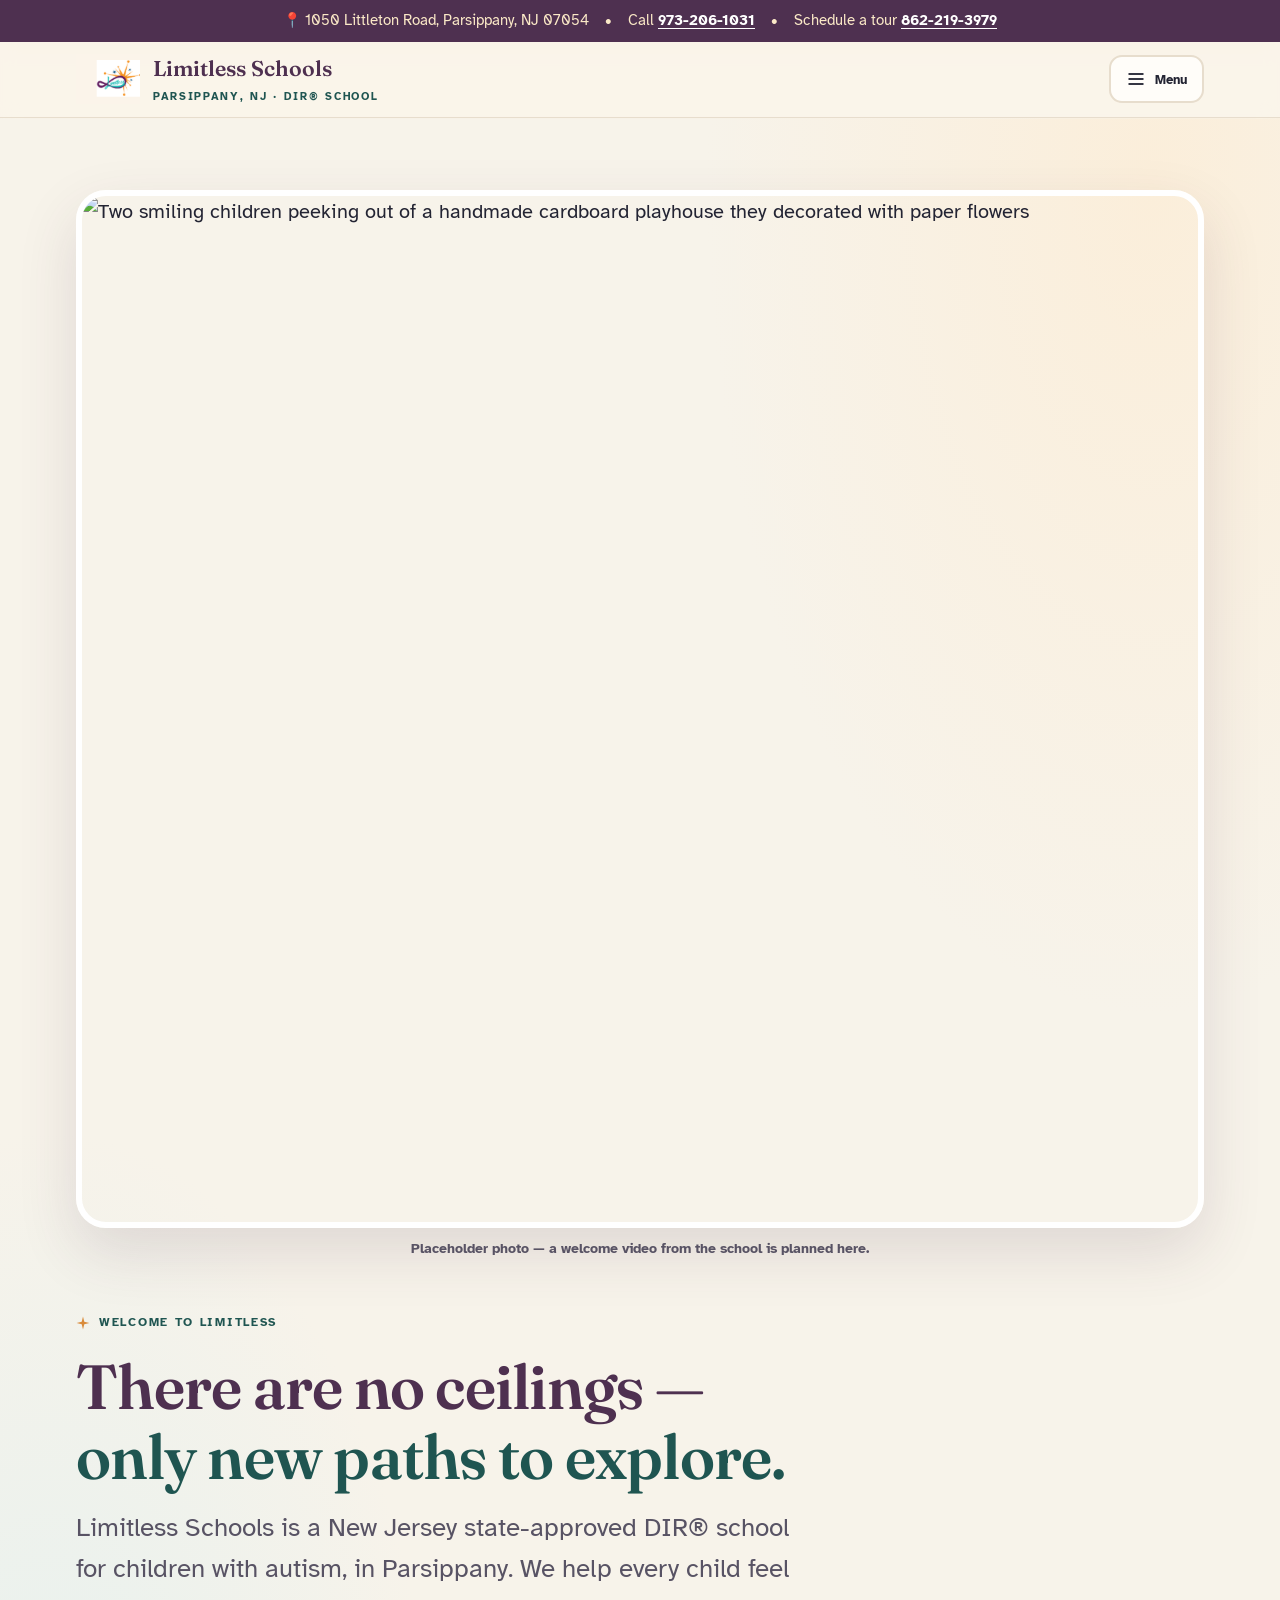
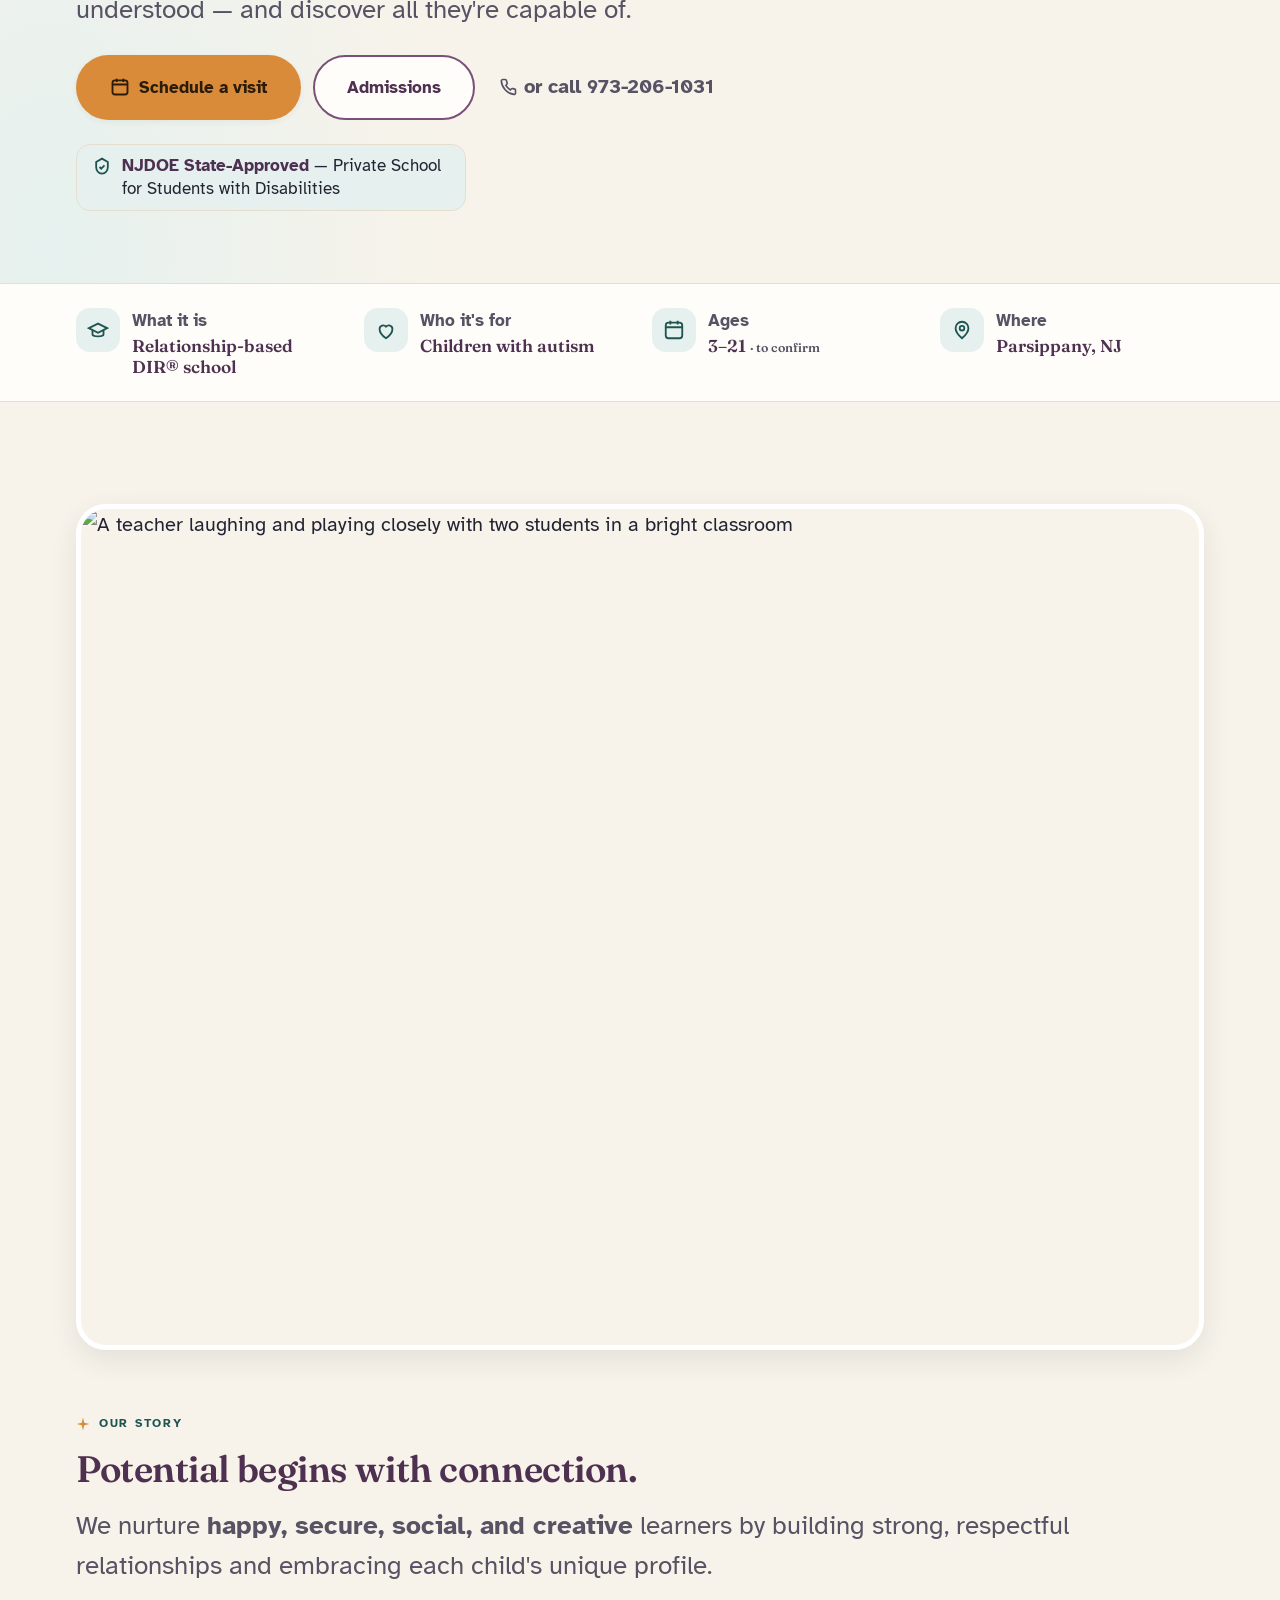
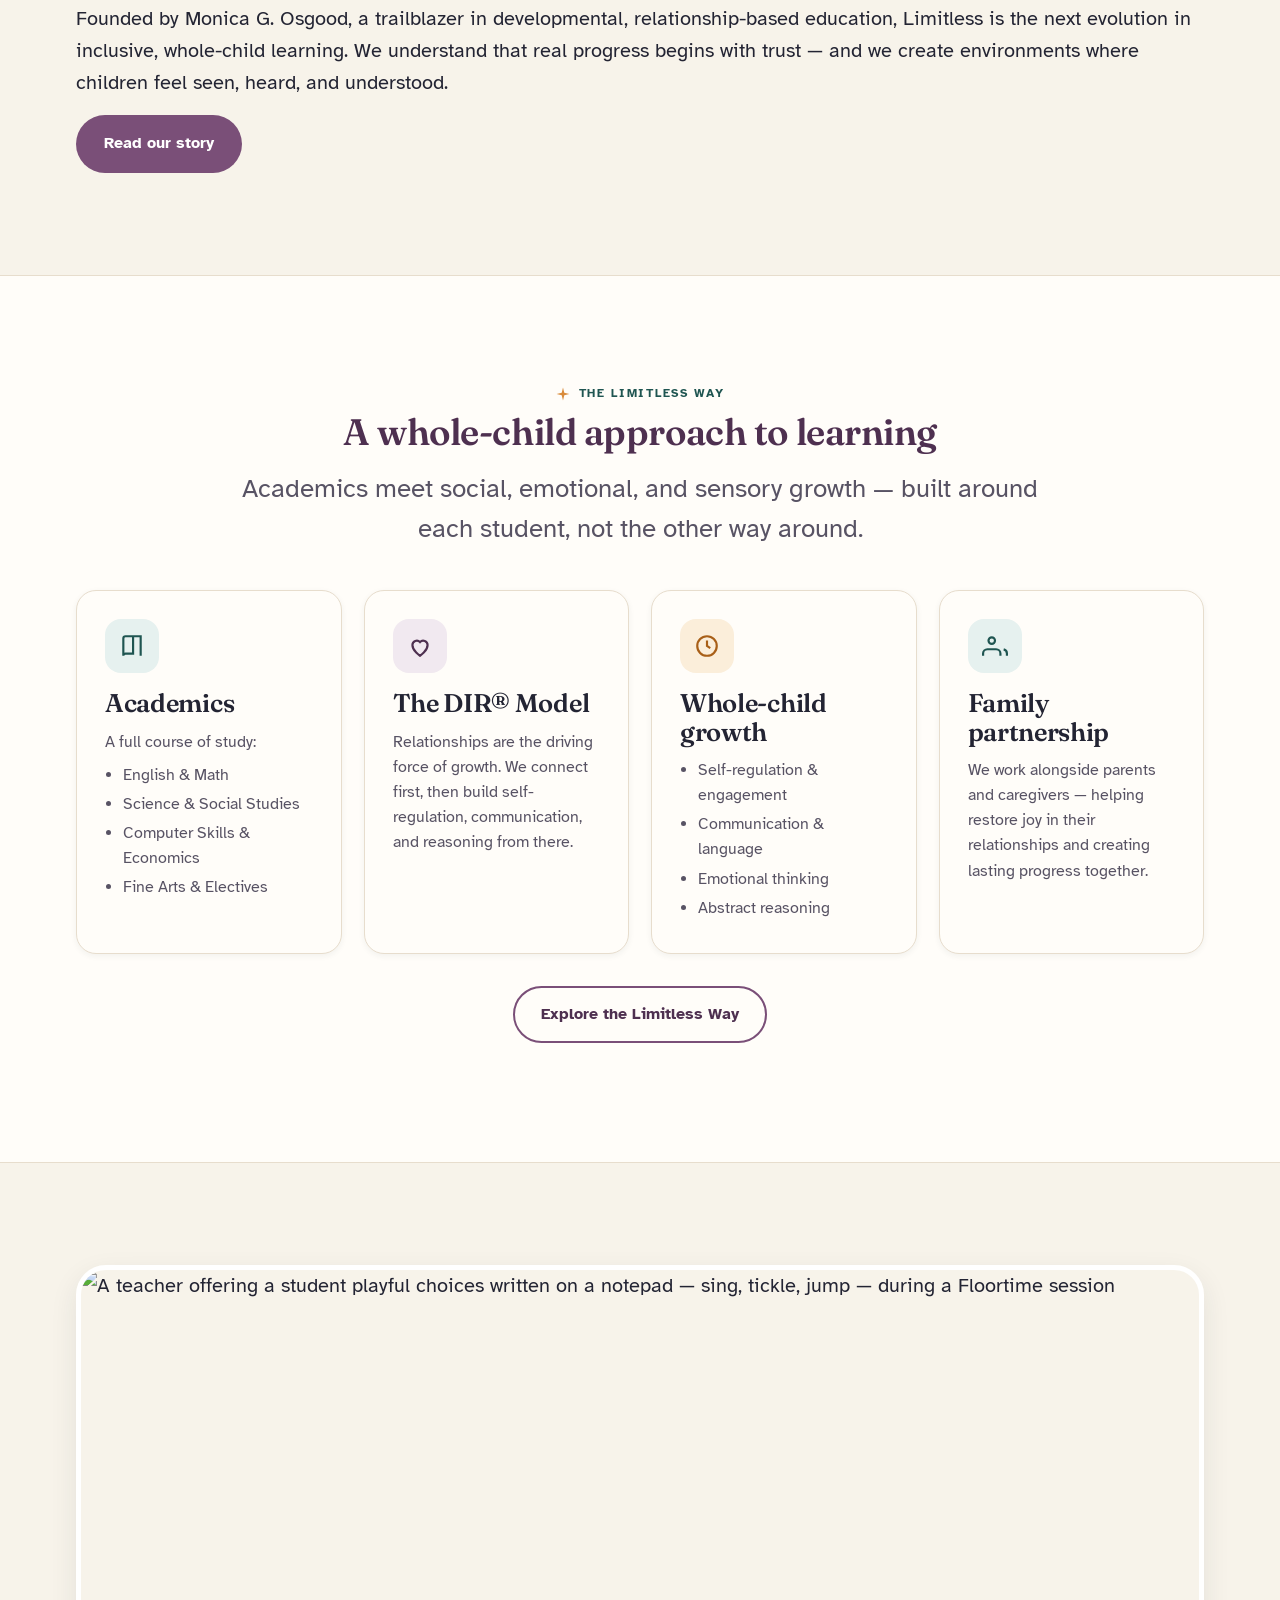
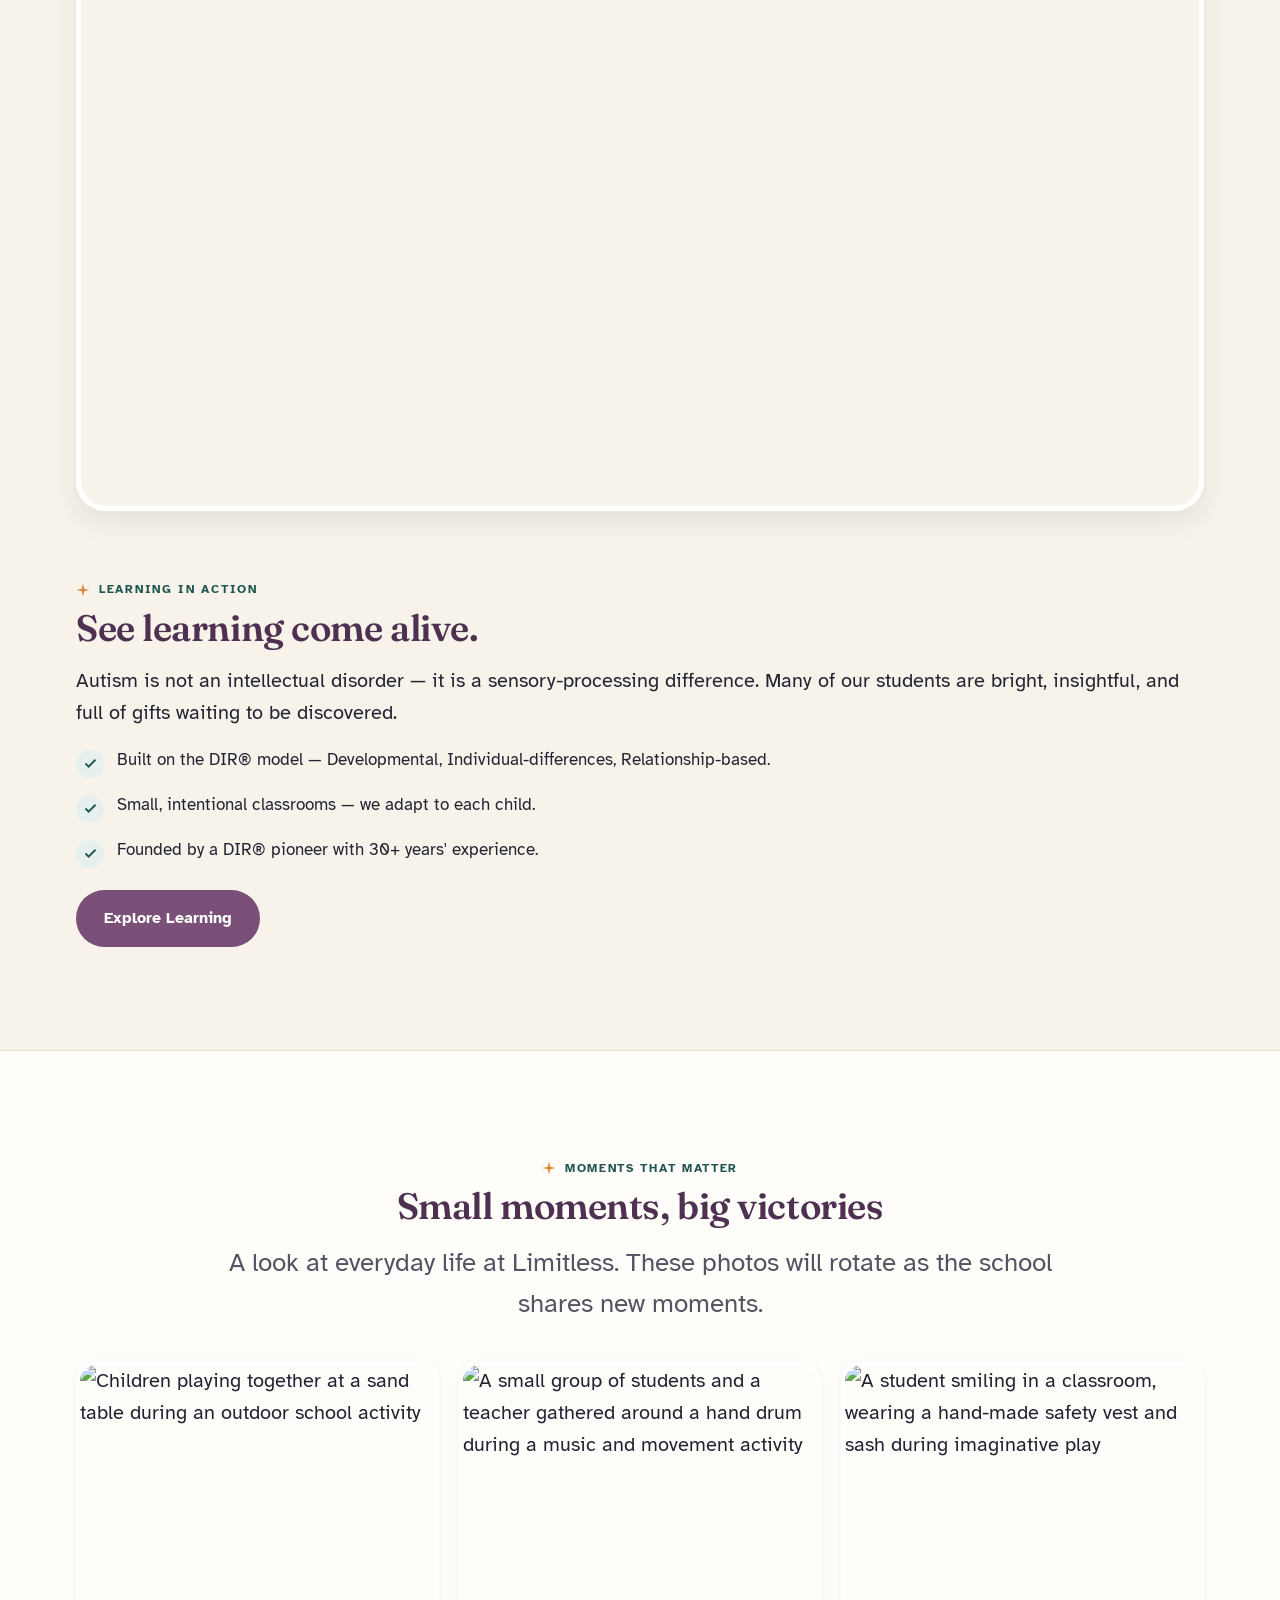
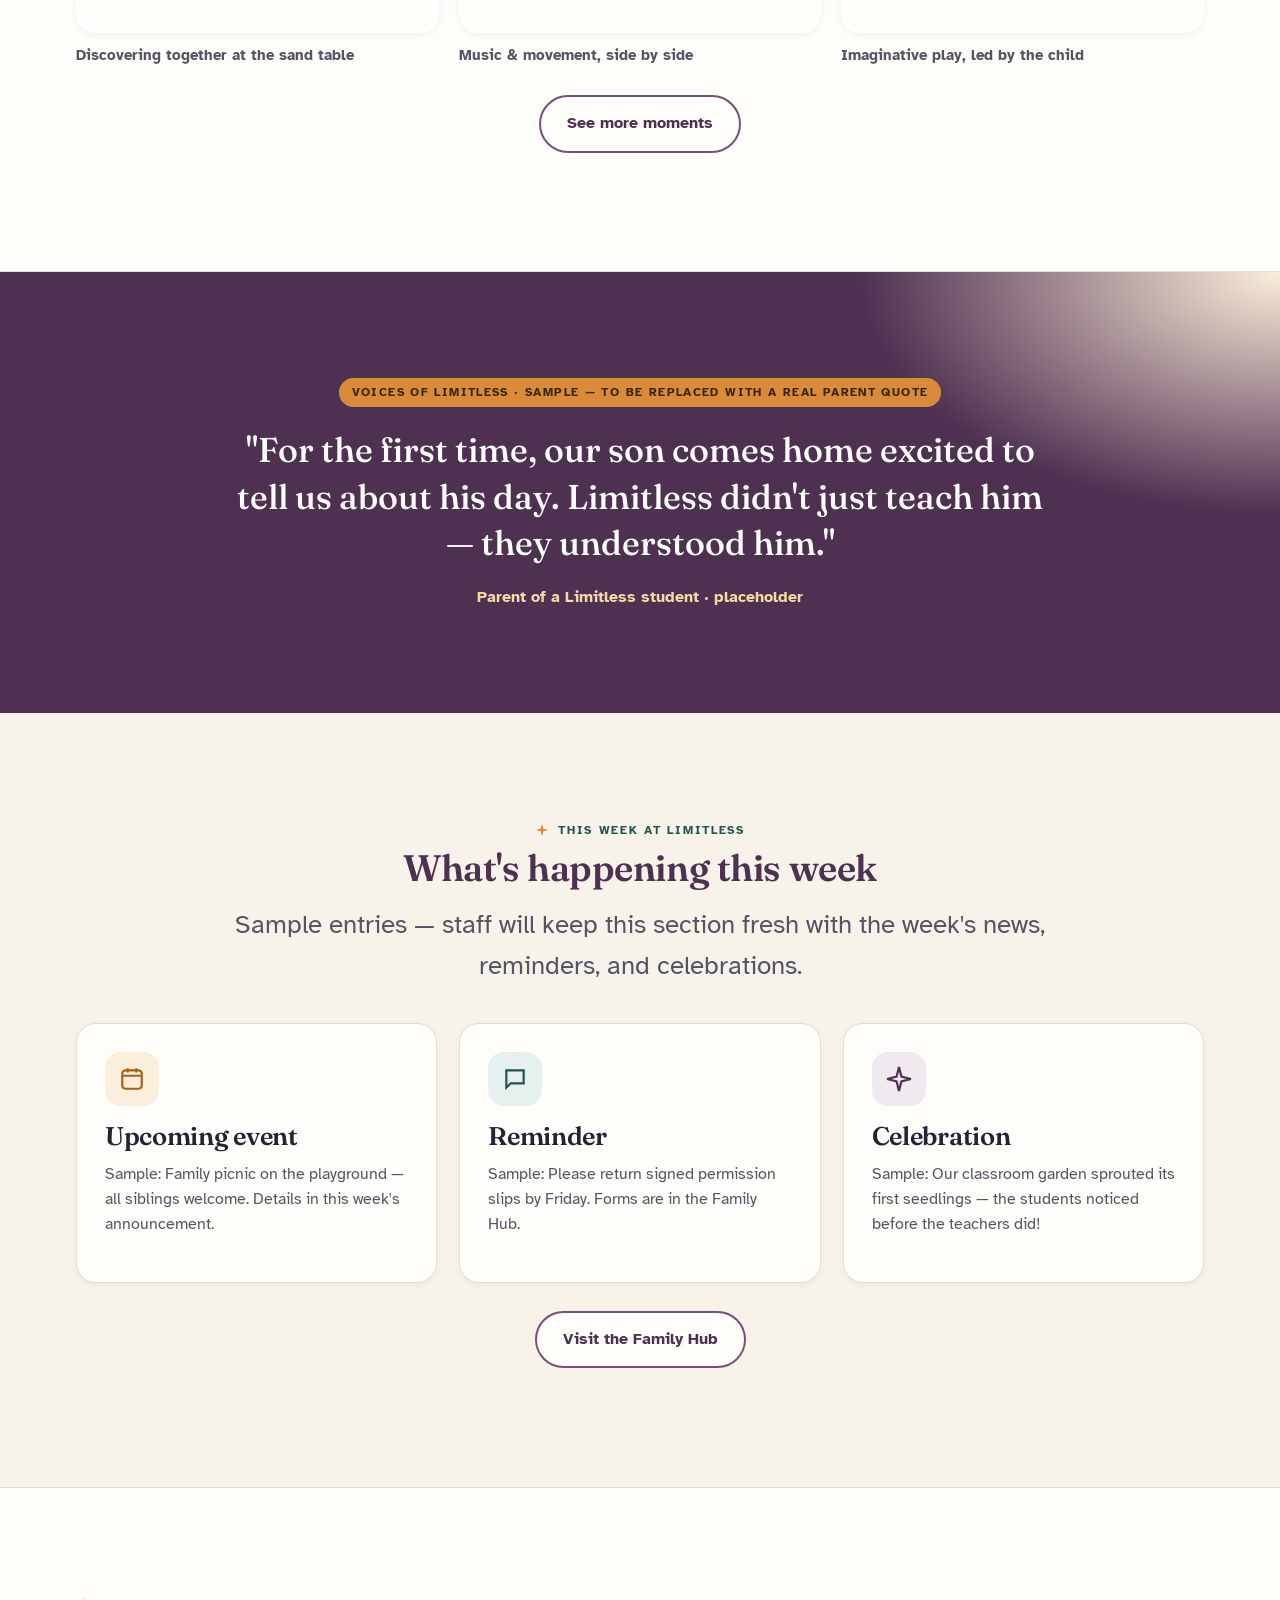
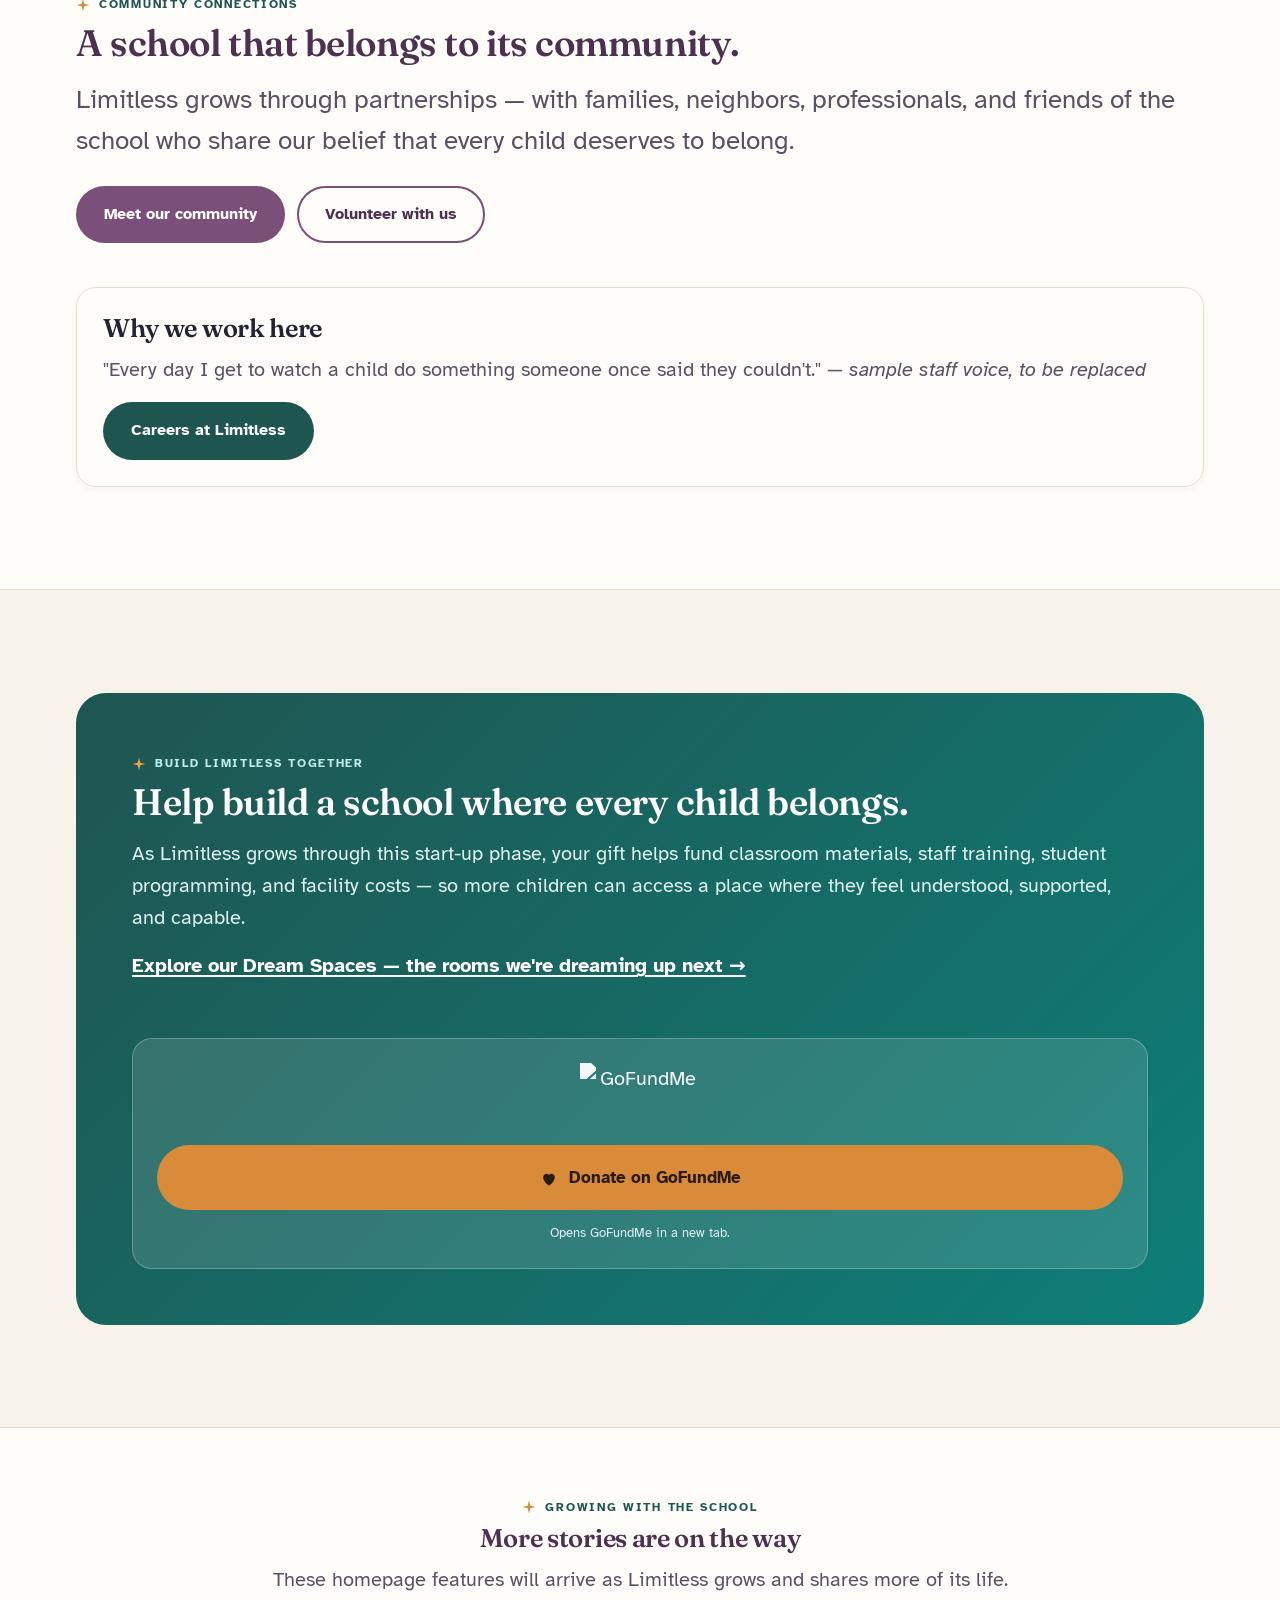
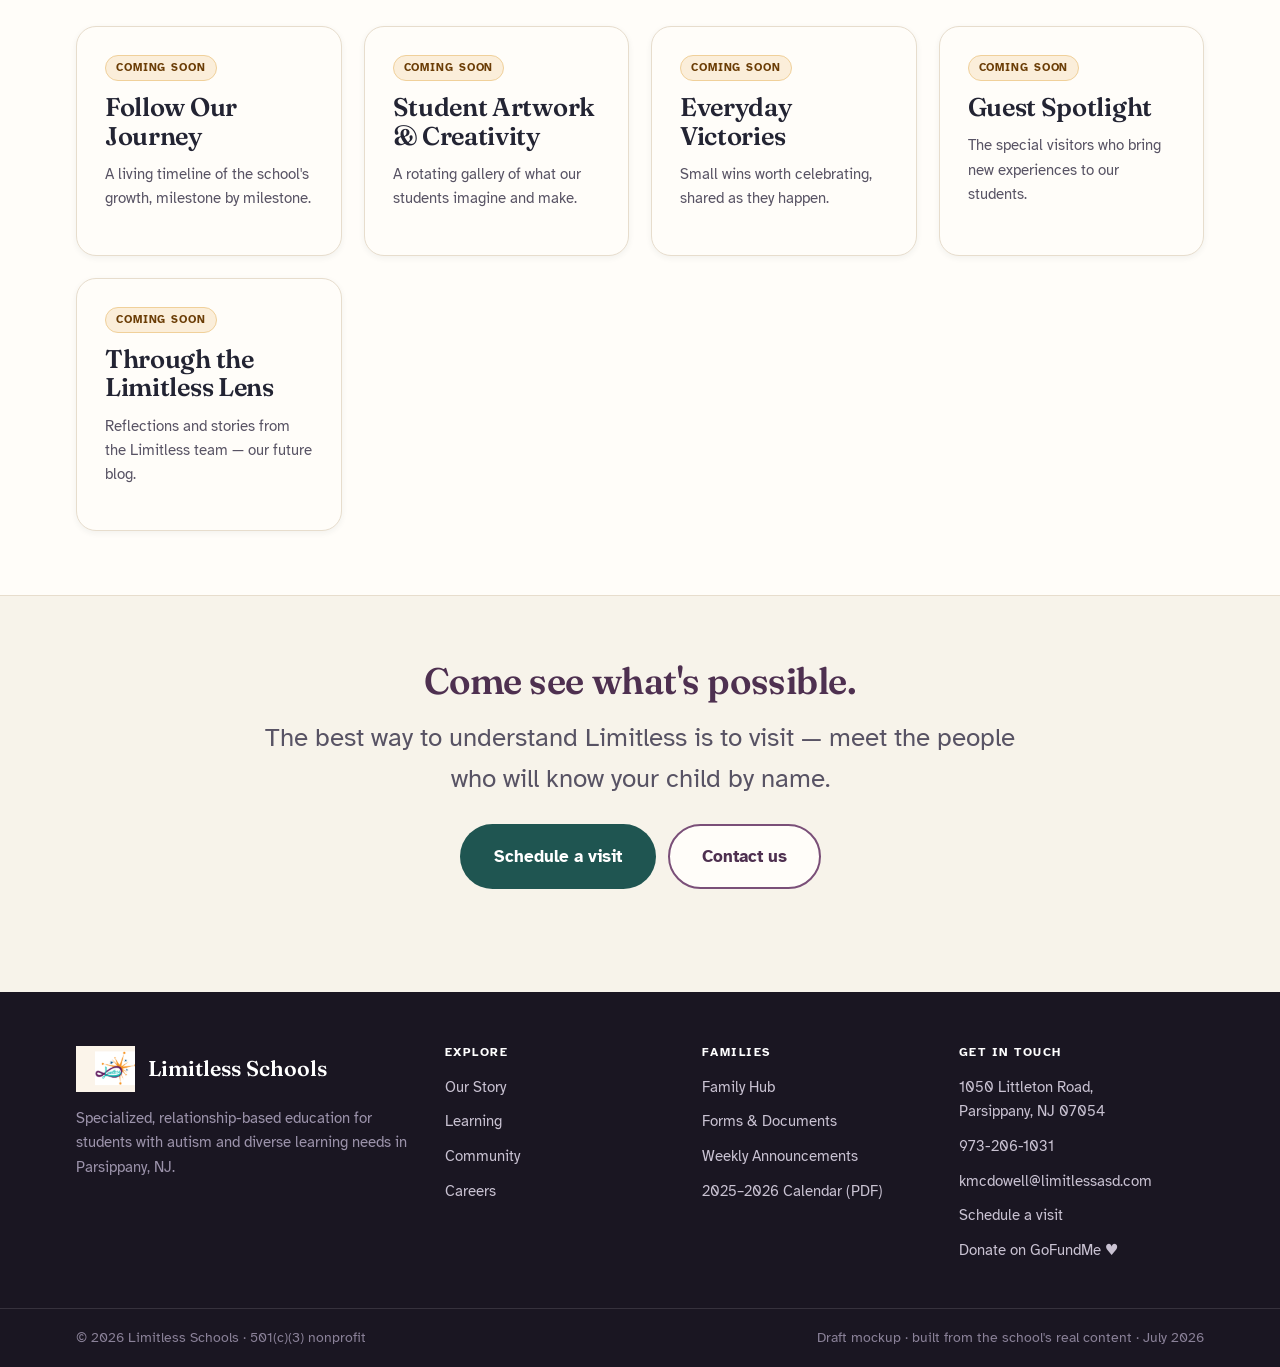
==== commit 014dff3a: "Polish pass: cleaner coming-soon chip placement, springy dropdown hover, nav fixes - Coming-soon chi" ====
--- a/index.html
+++ b/index.html
@@ -398,11 +398,11 @@
         <p class="measure center" style="color:var(--ink-soft);margin-inline:auto">These homepage features will arrive as Limitless grows and shares more of its life.</p>
       </div>
       <div class="cards">
-        <article class="card"><h3>Follow Our Journey <span class="soon">Coming soon</span></h3><p style="color:var(--ink-soft);font-size:.95rem">A living timeline of the school's growth, milestone by milestone.</p></article>
-        <article class="card"><h3>Student Artwork &amp; Creativity <span class="soon">Coming soon</span></h3><p style="color:var(--ink-soft);font-size:.95rem">A rotating gallery of what our students imagine and make.</p></article>
-        <article class="card"><h3>Everyday Victories <span class="soon">Coming soon</span></h3><p style="color:var(--ink-soft);font-size:.95rem">Small wins worth celebrating, shared as they happen.</p></article>
-        <article class="card"><h3>Guest Spotlight <span class="soon">Coming soon</span></h3><p style="color:var(--ink-soft);font-size:.95rem">The special visitors who bring new experiences to our students.</p></article>
-        <article class="card"><h3>Through the Limitless Lens <span class="soon">Coming soon</span></h3><p style="color:var(--ink-soft);font-size:.95rem">Reflections and stories from the Limitless team — our future blog.</p></article>
+        <article class="card"><span class="soon">Coming soon</span><h3>Follow Our Journey</h3><p style="color:var(--ink-soft);font-size:.95rem">A living timeline of the school's growth, milestone by milestone.</p></article>
+        <article class="card"><span class="soon">Coming soon</span><h3>Student Artwork &amp; Creativity</h3><p style="color:var(--ink-soft);font-size:.95rem">A rotating gallery of what our students imagine and make.</p></article>
+        <article class="card"><span class="soon">Coming soon</span><h3>Everyday Victories</h3><p style="color:var(--ink-soft);font-size:.95rem">Small wins worth celebrating, shared as they happen.</p></article>
+        <article class="card"><span class="soon">Coming soon</span><h3>Guest Spotlight</h3><p style="color:var(--ink-soft);font-size:.95rem">The special visitors who bring new experiences to our students.</p></article>
+        <article class="card"><span class="soon">Coming soon</span><h3>Through the Limitless Lens</h3><p style="color:var(--ink-soft);font-size:.95rem">Reflections and stories from the Limitless team — our future blog.</p></article>
       </div>
     </div>
   </section>
--- a/styles.css
+++ b/styles.css
@@ -80,15 +80,16 @@
 
 header.site{position:sticky;top:0;z-index:200;background:rgba(251,245,234,.86);backdrop-filter:saturate(1.3) blur(10px);border-bottom:1px solid var(--line)}
 .nav{max-width:var(--maxw);margin:0 auto;display:flex;align-items:center;gap:18px;padding:12px 26px;position:relative}
-.brand{display:flex;align-items:center;gap:13px;text-decoration:none;color:var(--plum-700);margin-right:auto}
+.brand{display:flex;flex:none;align-items:center;gap:13px;text-decoration:none;color:var(--plum-700);margin-right:auto}
+.brand .name,.brand .sub{white-space:nowrap}
 .brand img{height:50px;width:auto}
 .brand .name{font-family:var(--display);font-weight:600;font-size:1.34rem;line-height:1;color:var(--plum-700)}
 .brand .sub{display:block;font-family:var(--body);font-size:.66rem;font-weight:800;letter-spacing:.16em;text-transform:uppercase;color:var(--teal-700);margin-top:3px}
 
-nav.menu{display:flex;align-items:center;gap:14px}
-nav.menu>ul{list-style:none;display:flex;align-items:center;gap:3px;margin:0;padding:0}
+nav.menu{display:flex;align-items:center;gap:8px}
+nav.menu>ul{list-style:none;display:flex;align-items:center;gap:1px;margin:0;padding:0}
 .navlink{display:inline-flex;align-items:center;gap:6px;background:none;border:0;font-family:var(--body);font-size:.95rem;font-weight:700;
-  color:var(--ink);padding:11px 9px;border-radius:11px;cursor:pointer;text-decoration:none;line-height:1}
+  color:var(--ink);padding:11px 7px;border-radius:11px;cursor:pointer;text-decoration:none;line-height:1;white-space:nowrap}
 .navlink:hover,.navlink[aria-expanded="true"]{background:var(--teal-050);color:var(--teal-700)}
 .navlink .chev{width:14px;height:14px;transition:transform .2s ease}
 .has-menu{position:relative}
@@ -104,15 +105,18 @@
   .has-menu:hover>.navlink,.has-menu:focus-within>.navlink{background:var(--teal-050);color:var(--teal-700)}
   .has-menu:hover .chev,.has-menu:focus-within .chev{transform:rotate(180deg)}
 }
-.submenu a{display:flex;align-items:center;gap:11px;padding:12px 14px;border-radius:12px;text-decoration:none;color:var(--ink);font-weight:700;font-size:.98rem}
-.submenu a:hover{background:var(--plum-050);color:var(--plum-700)}
-.submenu a .dot{width:9px;height:9px;color:var(--marigold);flex:none}
+.submenu a{display:flex;align-items:center;gap:11px;padding:12px 14px;border-radius:12px;text-decoration:none;color:var(--ink);font-weight:700;font-size:.98rem;
+  transition:background var(--motion-fast) var(--ease-soft),color var(--motion-fast) var(--ease-soft),transform .24s cubic-bezier(.34,1.56,.64,1)}
+.submenu a:hover,.submenu a:focus-visible{background:var(--plum-050);color:var(--plum-700);transform:translateX(6px)}
+.submenu a .dot{width:9px;height:9px;color:var(--marigold);flex:none;transition:transform .24s cubic-bezier(.34,1.56,.64,1)}
+.submenu a:hover .dot,.submenu a:focus-visible .dot{transform:scale(1.6);color:var(--plum)}
 .submenu a small{display:block;font-weight:600;color:var(--ink-soft);font-size:.8rem;margin-top:1px}
 /* "More" dropdown: right-aligned (it's the last nav item, so open leftward) + wraps long compliance links */
 .submenu--right{left:auto;right:0;max-width:340px}
 .submenu--right a{align-items:flex-start}
 .submenu--right .dot{margin-top:.4em}
-.nav-cta{display:flex;align-items:center;gap:10px;margin-left:6px}
+.nav-cta{display:flex;align-items:center;gap:10px;margin-left:2px}
+.nav-cta .btn--donate{padding:12px 18px;font-size:.95rem}
 .menu-toggle{display:none;align-items:center;gap:9px;background:var(--paper);border:2px solid var(--line);border-radius:13px;
   min-height:48px;padding:9px 15px;font-family:var(--body);font-weight:800;color:var(--ink);cursor:pointer}
 
@@ -286,9 +290,14 @@
 .subnav{display:flex;flex-wrap:wrap;gap:10px;margin-top:20px}
 .subnav a{display:inline-flex;align-items:center;background:var(--surface);border:1px solid var(--line);border-radius:999px;
   padding:9px 16px;min-height:40px;font-weight:700;font-size:.92rem;color:var(--plum-700);text-decoration:none}
-.subnav a:hover{background:var(--plum-050)}
+.subnav a{transition:background var(--motion-fast) var(--ease-soft),transform .24s cubic-bezier(.34,1.56,.64,1)}
+.subnav a:hover,.subnav a:focus-visible{background:var(--plum-050);transform:translateY(-3px)}
 .soon{display:inline-block;background:var(--marigold-050);color:#6b3d06;border:1px solid #f0d09a;border-radius:999px;
   padding:3px 10px;font-size:.7rem;font-weight:800;letter-spacing:.08em;text-transform:uppercase;vertical-align:middle;white-space:nowrap}
+/* Chips sit on their own line above card headings (never inline where they'd shift the title) */
+.card>.soon,.aside-card>.soon{display:block;width:fit-content;margin:0 0 12px}
+/* In list rows, chips align to the right edge so the labels stay flush */
+.contact-list .soon{margin-left:auto}
 .gallery{display:grid;grid-template-columns:repeat(3,1fr);gap:20px}
 .gallery figure{margin:0}
 .gallery .ph{border-radius:var(--r-lg);overflow:hidden;border:4px solid #fff;box-shadow:var(--shadow-sm);aspect-ratio:4/3}
@@ -301,7 +310,7 @@
 .faq[open]{padding-bottom:16px}
 .faq p{margin:0;color:var(--ink-soft)}
 .doclist{list-style:none;margin:0;padding:0;display:grid;grid-template-columns:repeat(auto-fit,minmax(270px,1fr));gap:12px}
-.doclist li{display:flex;flex-wrap:wrap;align-items:center;gap:10px;background:var(--surface);border:1px solid var(--line);
+.doclist li{display:flex;flex-direction:column;align-items:flex-start;gap:8px;background:var(--surface);border:1px solid var(--line);
   border-radius:14px;padding:14px 16px;font-weight:700}
 .doclist a{color:var(--teal-700)}
 
@@ -316,7 +325,7 @@
 @media (max-width:980px){
   footer.site .top{grid-template-columns:1fr 1fr}
 }
-@media (max-width:1320px){ /* nav now has 8 top-level items — collapse earlier so it never overflows */
+@media (max-width:1399px){ /* nav now has 8 top-level items — collapse earlier so it never overflows */
   .hero .wrap,.feature,.donate .inner,.split,.quote .wrap{grid-template-columns:1fr}
   .feature.reverse .feature-media{order:0}
   .hero-figure{order:-1}
